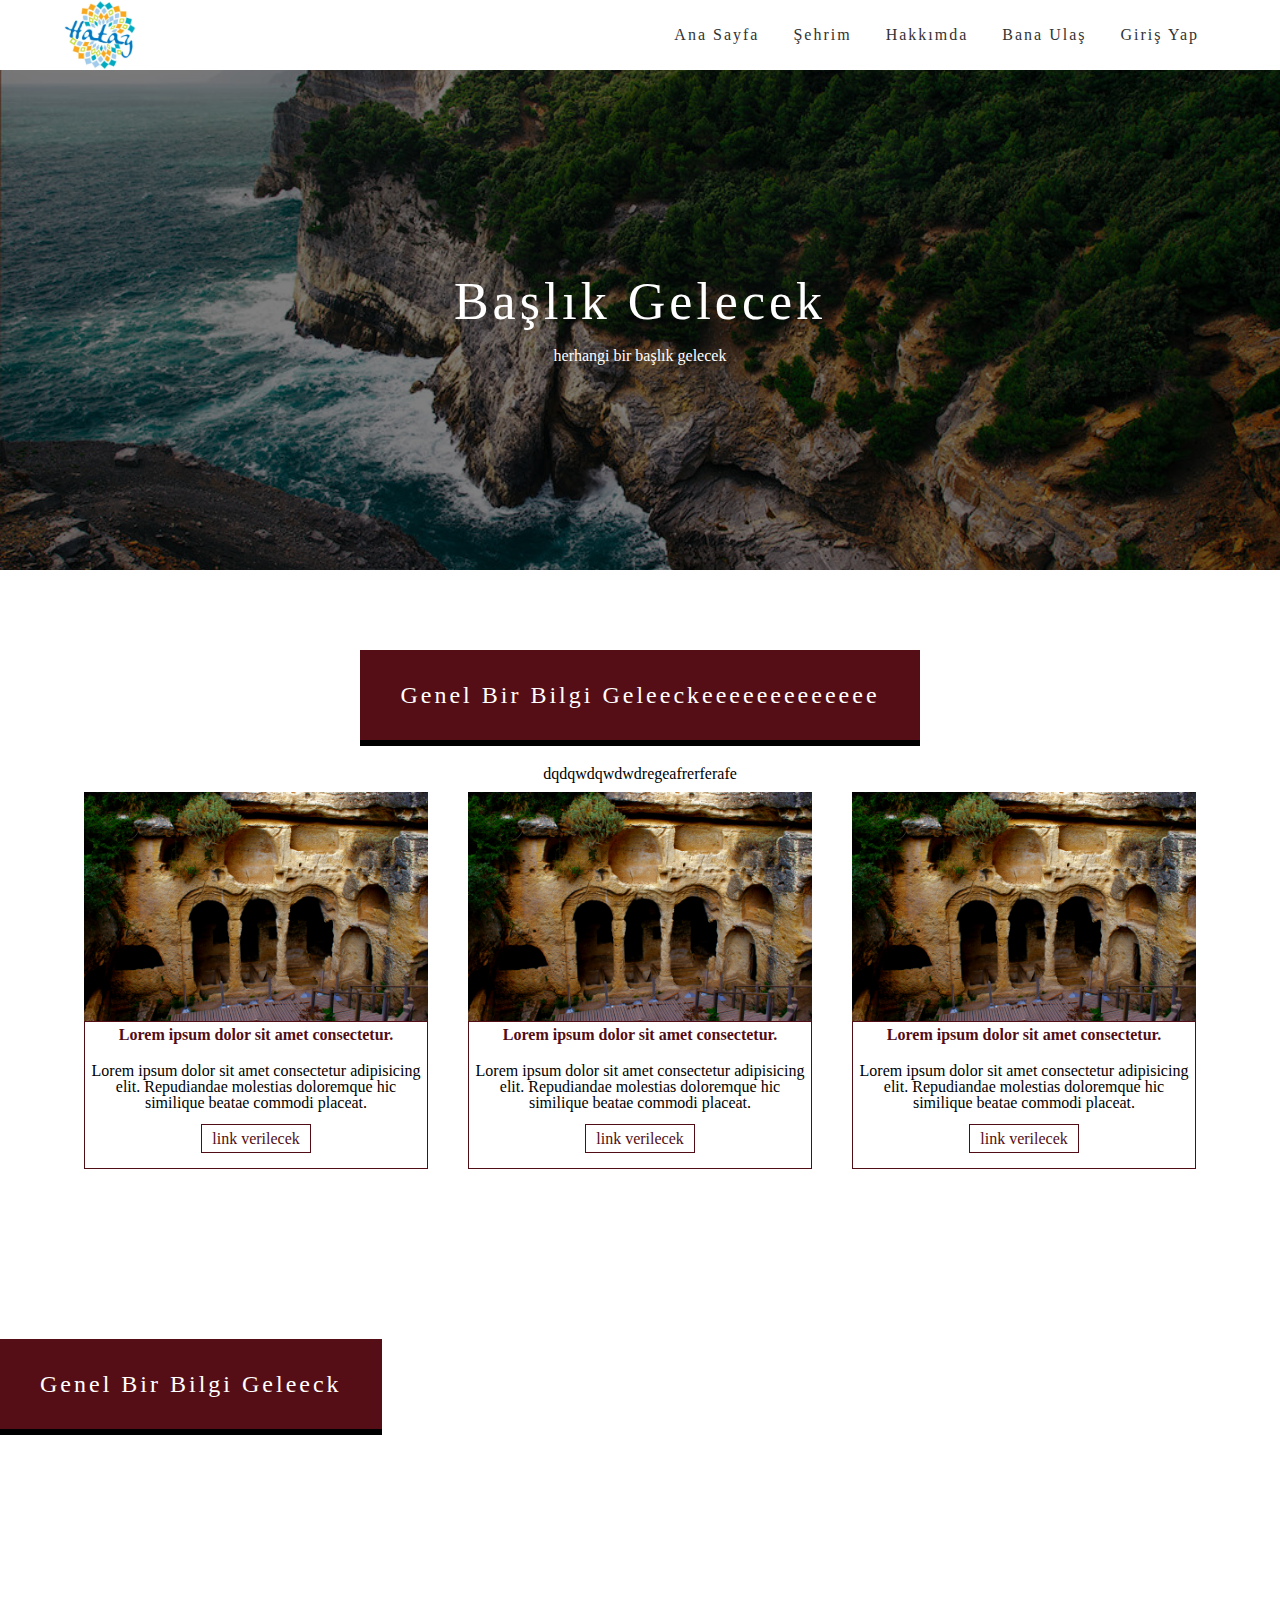
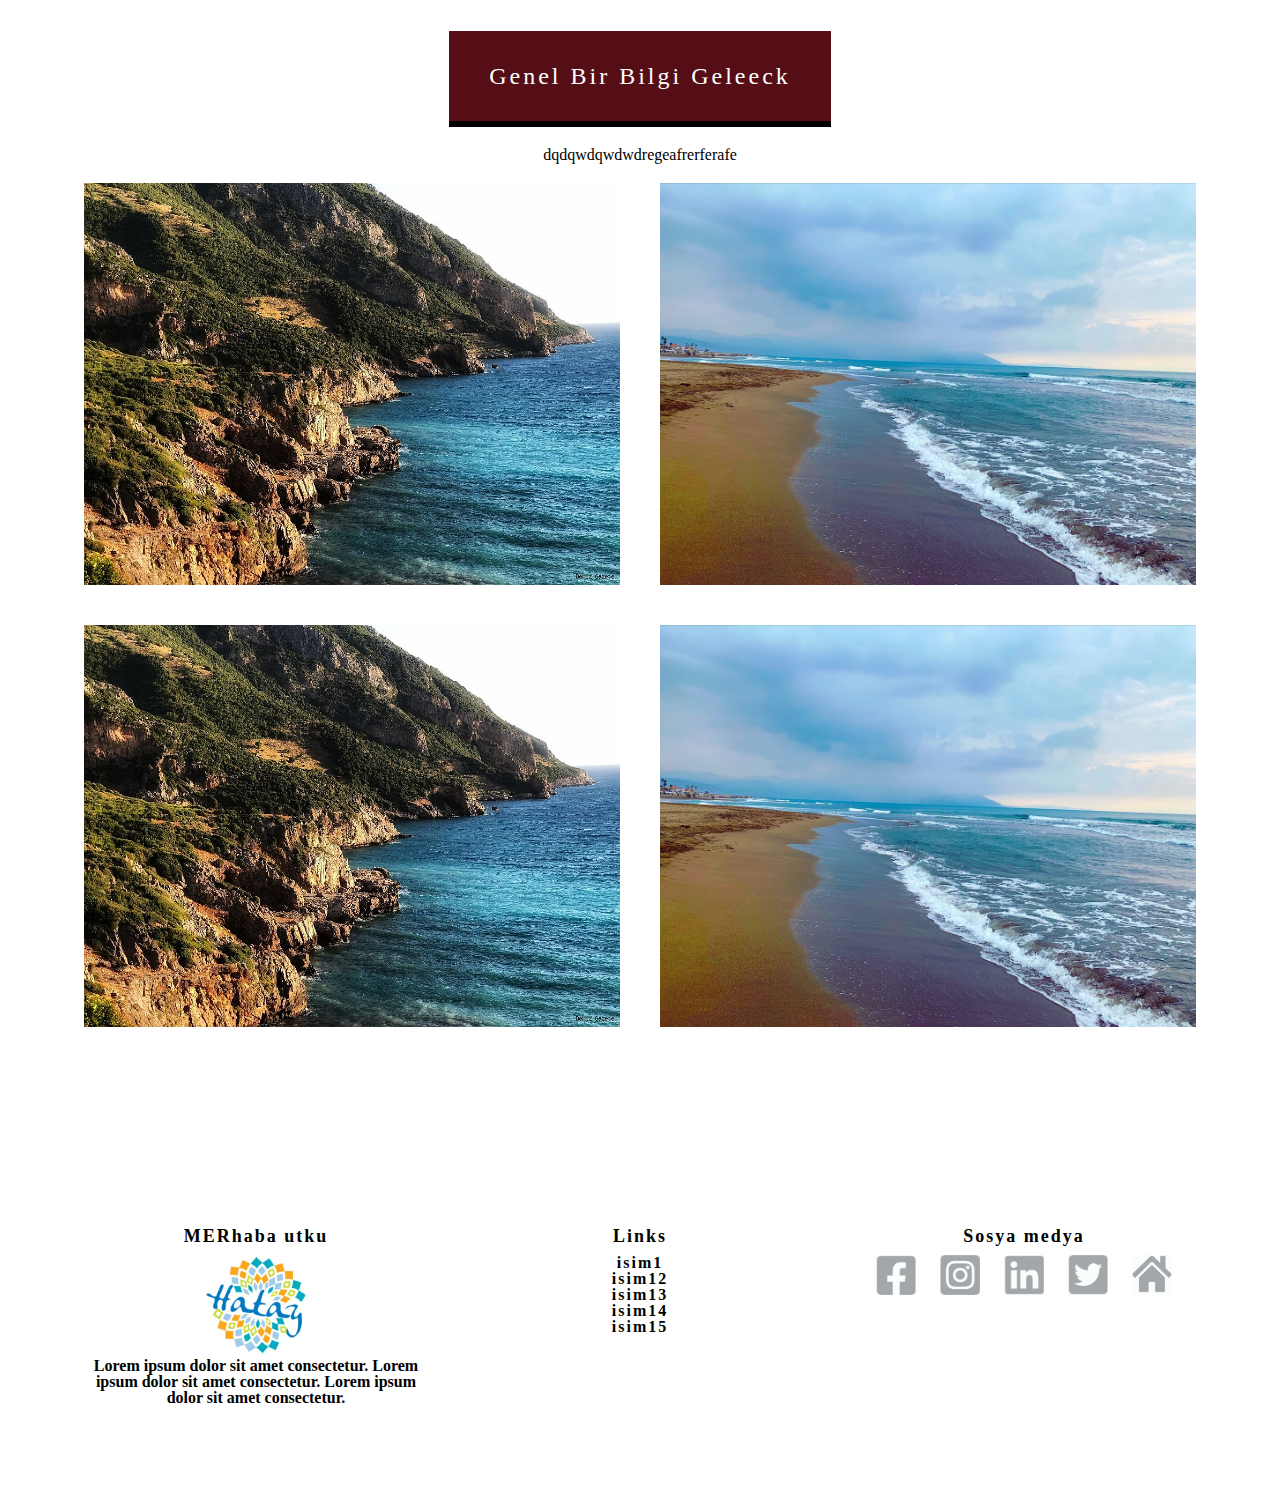
==== index.html @ b8f42e07 "dördüncü gönderme" ====
<!DOCTYPE html>
<html lang="en">
<head>
    <meta charset="UTF-8">
    <meta http-equiv="X-UA-Compatible" content="IE=edge">
    <meta name="viewport" content="width=device-width, initial-scale=1.0">
    <meta name="description" content="Web Ödevi">
    <meta name="author" content="utku bilgin">
    
    <title>Ana Sayfa</title>
    <link rel="stylesheet" type="text/css" href="css/fontawesome.min.css">
    <link rel="stylesheet" type="text/css" href="css/fontawesome.css">
    <link rel="stylesheet" type="text/css" href="css/reset.css"> <!-- ilk başlandığında tarayıcının özeliiklerini sıfırlar-->
    <link rel="stylesheet" type="text/css" href="css/index.css">
    


</head>
<body>
    
    <header>

        <div class="container">
            <div class="logo">
                <a href="index.html"><img src="img/logo.png" alt=""></a> 
            </div>
            <div class="menu">
                <ul>
                    <li><a href="index.html">Ana Sayfa</a></li>
                    <li><a href="Sehrim.html">Şehrim</a></li>
                    <li><a href="hakkımda.html">Hakkımda</a></li>
                    <li><a href="form.html">Bana Ulaş</a></li>
                    <li><a href="login.html">Giriş Yap</a></li>
                </ul>
            </div>
        </div>

       
    </header>


    <!-- Main -->

    <section id="mainSlider" class="slider">
        
        <div id="mainCaption" class="caption">

            <h1>
                Başlık Gelecek
            </h1>
            <p>
                herhangi bir başlık gelecek
            </p>

        </div>


    </section>

    <!--
        Feature Section
    -->
    <section id="features" class="sectionArea">

        <div class="featuresTop">
            <h2 class="sectionHeader">
                Genel Bir Bilgi Geleeckeeeeeeeeeeeee
            </h2>
            <p>
                dqdqwdqwdwdregeafrerferafe
            </p>
        </div>

        <div class="featuresBody">

            <div class="container">

                <div class="col3">
                    
                    <div class="item">
                        <div class="zoom">
                            <img src="img/hatay.jpg" alt="">
                        </div>
                        <div class="itemText">
                            <h3>
                                Lorem ipsum dolor sit amet consectetur.
                            </h3>
                            <p>
                                Lorem ipsum dolor sit amet consectetur adipisicing elit. 
                                Repudiandae molestias doloremque hic similique beatae commodi placeat.
                            </p>
                            <a href="#" class="btnDetails">link verilecek</a><br><br>
                        </div>
                    </div>

                </div>

                <div class="col3">
                    
                    <div class="item">
                        <div class="zoom">
                            <img src="img/hatay.jpg" alt="">
                        </div>
                        <div class="itemText">
                            <h3>
                                Lorem ipsum dolor sit amet consectetur.
                            </h3>
                            <p>
                                Lorem ipsum dolor sit amet consectetur adipisicing elit. 
                                Repudiandae molestias doloremque hic similique beatae commodi placeat.
                            </p>
                            
                            <a href="#" class="btnDetails">link verilecek</a>
                           <br><br>
                        </div>
                    </div>

                </div>

                <div class="col3">
                    
                    <div class="item">
                        <div class="zoom">
                            <img src="img/hatay.jpg" alt="">
                        </div>
                        <div class="itemText">
                            <h3>
                                Lorem ipsum dolor sit amet consectetur.
                            </h3>
                            <p>
                                Lorem ipsum dolor sit amet consectetur adipisicing elit. 
                                Repudiandae molestias doloremque hic similique beatae commodi placeat.
                            </p>
                            <a href="#" class="btnDetails">link verilecek</a><br><br>
                        </div>
                    </div>

                </div>

            </div>

        </div>

    </section>


    <!----------------------------------------------------------------------------------------------->

    <section id="parallax" class="sectionArea">
        <div class="parallaxTop">
            <h2 class="sectionHeader">
                Genel Bir Bilgi Geleeck
            </h2>
            <p>
                dqdqwdqwdwdregeafrerferafe
            </p>
        </div>

    </section>
     


    <!--------------------------------------------------------------------------------------------->



    <section id="engine" class="sectionArea">
        <div class="engineTop">
            <h2 class="sectionHeader">
                Genel Bir Bilgi Geleeck
            </h2>
            <p>
                dqdqwdqwdwdregeafrerferafe
            </p>
        </div>

        <div class="engineBody">

            <div class="container">
                <div class="col2">
                    <div class="engineContainer">
                        <img src="img/samandag2.jpg" alt="" class="imageOver">
                        <div class="engineOverlay">
                            <div class="engineText">WWWWWWWWWWWWW</div>
                        </div>
                    </div>
                </div>


                <div class="col2">
                    <div class="engineContainer">
                        <img src="img/samandag4.jpg" alt="" class="imageOver">
                        <div class="engineOverlay2">
                            <div class="engineText">WWWWWWWWWWWWW</div>
                        </div>
                    </div>
                </div>

            </div>

        </div>
        <div class="engineBody">

            <div class="container">
                <div class="col2">
                    <div class="engineContainer">
                        <img src="img/samandag2.jpg" alt="" class="imageOver">
                        <div class="engineOverlay">
                            <div class="engineText">WWWWWWWWWWWWW</div>
                        </div>
                    </div>
                </div>


                <div class="col2">
                    <div class="engineContainer">
                        <img src="img/samandag4.jpg" alt="" class="imageOver">
                        <div class="engineOverlay2">
                            <div class="engineText">WWWWWWWWWWWWW</div>
                        </div>
                    </div>
                </div>

            </div>

        </div>

    </section>

    <!-------------------------------------------------------------------------------------->

    <footer class="sectionArea"> 

        <div class="container">
            <div class="col3">

                <div class="footerItem">

                    <h3>
                        MERhaba utku
                    </h3>

                    <a href="index.html"><img src="img/logo.png" alt=""></a>

                    <p>
                        Lorem ipsum dolor sit amet consectetur.
                        Lorem ipsum dolor sit amet consectetur.
                        Lorem ipsum dolor sit amet consectetur.
                    </p>
                </div>

            </div>

            <div class="col3">

                <div class="footerItem">

                    <h3>
                        Links
                    </h3>

                    <ul class="footerLinks">
                        <li><a href="">isim1</a></li>
                        <li><a href="">isim12</a></li>
                        <li><a href="">isim13</a></li>
                        <li><a href="">isim14</a></li>
                        <li><a href="">isim15</a></li>
                    </ul>
        
                </div>

            </div>

            <div class="col3">

                <div class="footerItem">

                    <h3>
                        Sosya medya
                    </h3>

                    <ul class="socialLinks">
                        <li><a href=""><img src="img/facebook.png" alt=""></i></a></li>
                        <li><a href=""><img src="img/instagram.png" alt=""></a></li>
                        <li><a href=""><img src="img/linkin.png" alt=""></a></li>
                        <li><a href=""><img src="img/twitter.png" alt=""></a></li>
                        <li><a href=""><img src="img/home.png" alt=""></a></li>
                    </ul>
                </div>

            </div>

        </div>

    </footer>



</body>
</html>
---- css/index.css ----
@font-face {
    font-family: 'OriginalSurfer-Regular', cursive;
    src: url('../fonts/OriginalSurfer-Regular.ttf');
}


body{
    background: white;
    color: 3f3f3f;
    font:14px;
    font-family: 'OriginalSurfer-Regular' Arial, Helvetica, sans-serif;


}

h1{
   font-size: 52px;
   letter-spacing: 4px;
   margin-bottom: 20px;

}
.sectionHeader{
    background:#550D16;
    border-bottom: 6px solid #000;
    height: 80px;
    color:white;
    display: inline-block;
    line-height: 80px;
    font-size: 24px;
    padding: 5px 40px;
    letter-spacing: 3px;
    margin-bottom: 20px;


}
h3{
    font-size: 16px;
    color:#500D16;
    font-weight: bold;
    transition: all .5s ease;
}

.sectionArea{
    padding: 80px 0; 
}


.container{

    width: 90%;
    margin: 0 auto;
    display: flex;

}
.featuresBody .container{
    justify-content: space-between;/* resimler arasındaki boşlukları  */
}

.col3{
    flex-grow: 1;   /*sütun yüksekliği eşit olması için*/
    width: 33%;

}

.engineBody .container{
    justify-content: space-between;
}

.col2{
    flex-grow: 1;
    width: 50%;
    padding: 20px;
}

header .logo {

    margin-right: auto;

}

header .logo img{
    display: block;
    height: 70px;
}

.menu li{
    float: left;

}
.menu li a{
    padding: 27px 17px;
    display: block;
    text-decoration: none;
    letter-spacing: 2px;
    color: #333;
    transition: all .5s ease;

}



.menu li:hover a{
    background: #500D16;
    color: white;
}

#mainSlider{
    height: 500px;
    background: url('../img/samandag3.jpg') center center no-repeat; /*center : resmi ortadan alacak || no repeat tekrar etmesini engeller*/
    background-size: cover;                                                                   
}

.slider{
    width: 100%;

}

#mainCaption{
    height: 500px;
    background: rgba(0, 0, 0, .5);
}

.caption{
    display: flex;
    flex-direction: column;
    align-items: center;
    justify-content: center;
    width: 100%;
    color: white;
}

.featuresTop{
    text-align: center;

}
.zoom{
    
    position: relative;/*   */
    overflow: hidden;
    display: inline-block;
    width: 100%;
    vertical-align: top;

}
.item{
    padding: 10px 20px;
}
.zoom img{
    display: block;
    width: 100%;
    height: auto;
    transition: all .5s ease;
}

.item .itemText{
    text-align: center;
    padding: 5px;
    border: 1px solid #500D16;
}

.item:hover .zoom img{
    transform: scale(1.25);

}
.item:hover h3 {
    color: white;
}
.item:hover .itemText{
    background: #500D16;
    color: white;
    transition: all .5s ease;

}

.btnDetails{
    color: #500D16;
    padding: 5px 10px;
    text-decoration: none;
    border: 1px solid #500D16;
    transition: all .5s ease;
}

.item:hover .btnDetails{
    color:white;
    border: 1px solid white;

}
.itemText p{
    margin: 20px 0px;
}
.itemText a{
    margin-bottom: 5px;
}

#parallax{
    background: linear-gradient(
        rgba(0,0,0,.6),
        rgba(0,0,0,.6)
    ),
    url('../img/titus.jpg');
    background-attachment: fixed;
    background-size: cover;
    background-position:center;
}
#parallax p{
    color: white;
}

.engineTop{
    text-align: center;
}
.engineContainer{
    position: relative;
    width: 100%;
}

.imageOver{
    display: block;
    width: 100%;
    height: auto;

}

.engineOverlay{
    position:absolute;
    bottom: 0;
    left: 1000;
    right: 0;
    background-color: rgba(80, 13, 22, .1);
    overflow: hidden;
    width: 0;
    height: 100%;
    transition: 0.5s ease;

}
.engineContainer:hover .engineOverlay{
    width: 100%;
    left: 0;
}
.engineText{
    white-space: nowrap;
    color: white;
    position: absolute;
    top:50%;
    left: 50%;
    transform: translate(-50%, -50%);
}

.engineOverlay2{
    position:absolute;
    bottom: 0;
    left: 100;
    right: 0;
    background-color: rgba(80, 13, 22, .1);
    overflow: hidden;
    width: 0;
    height: 100%;
    transition: 0.5s ease;

}
.engineContainer:hover .engineOverlay2{
    width: 100%;
    left: 0;
}

footer{
    /*width: 90%;
    margin: auto;*/
    background-color: white;
    text-align: center;
    /*border: 1px solid black;*/
}

.footerItem{
    padding: 20px;
}

.footerItem img{
    height: 100px;
    opacity: 1;
}
.footerItem h3{
    color: black;
    font-size: 18px;
    letter-spacing: 2px;
    margin-bottom: 10px;
}



.socialLinks img{
    width: 40px;
    height: 40px;
    opacity: .5;
   padding-bottom: 10px;
   transition: .3s ease;
}
.socialLinks img:hover{
    transform: scale(1.5);

}

footer p{
    color: black;
    font-weight: bold;

}
.footerLinks a{
    text-decoration: none;
    color: black;
    font-weight: bold;
    letter-spacing: 2px;
    transition: .3s ease;
}

.footerLinks a:hover {
    text-decoration: underline;
    font-size: 20px;

}
.socialLinks li{
    display: inline-block;
    width: 60px;
    height: 60px;
}
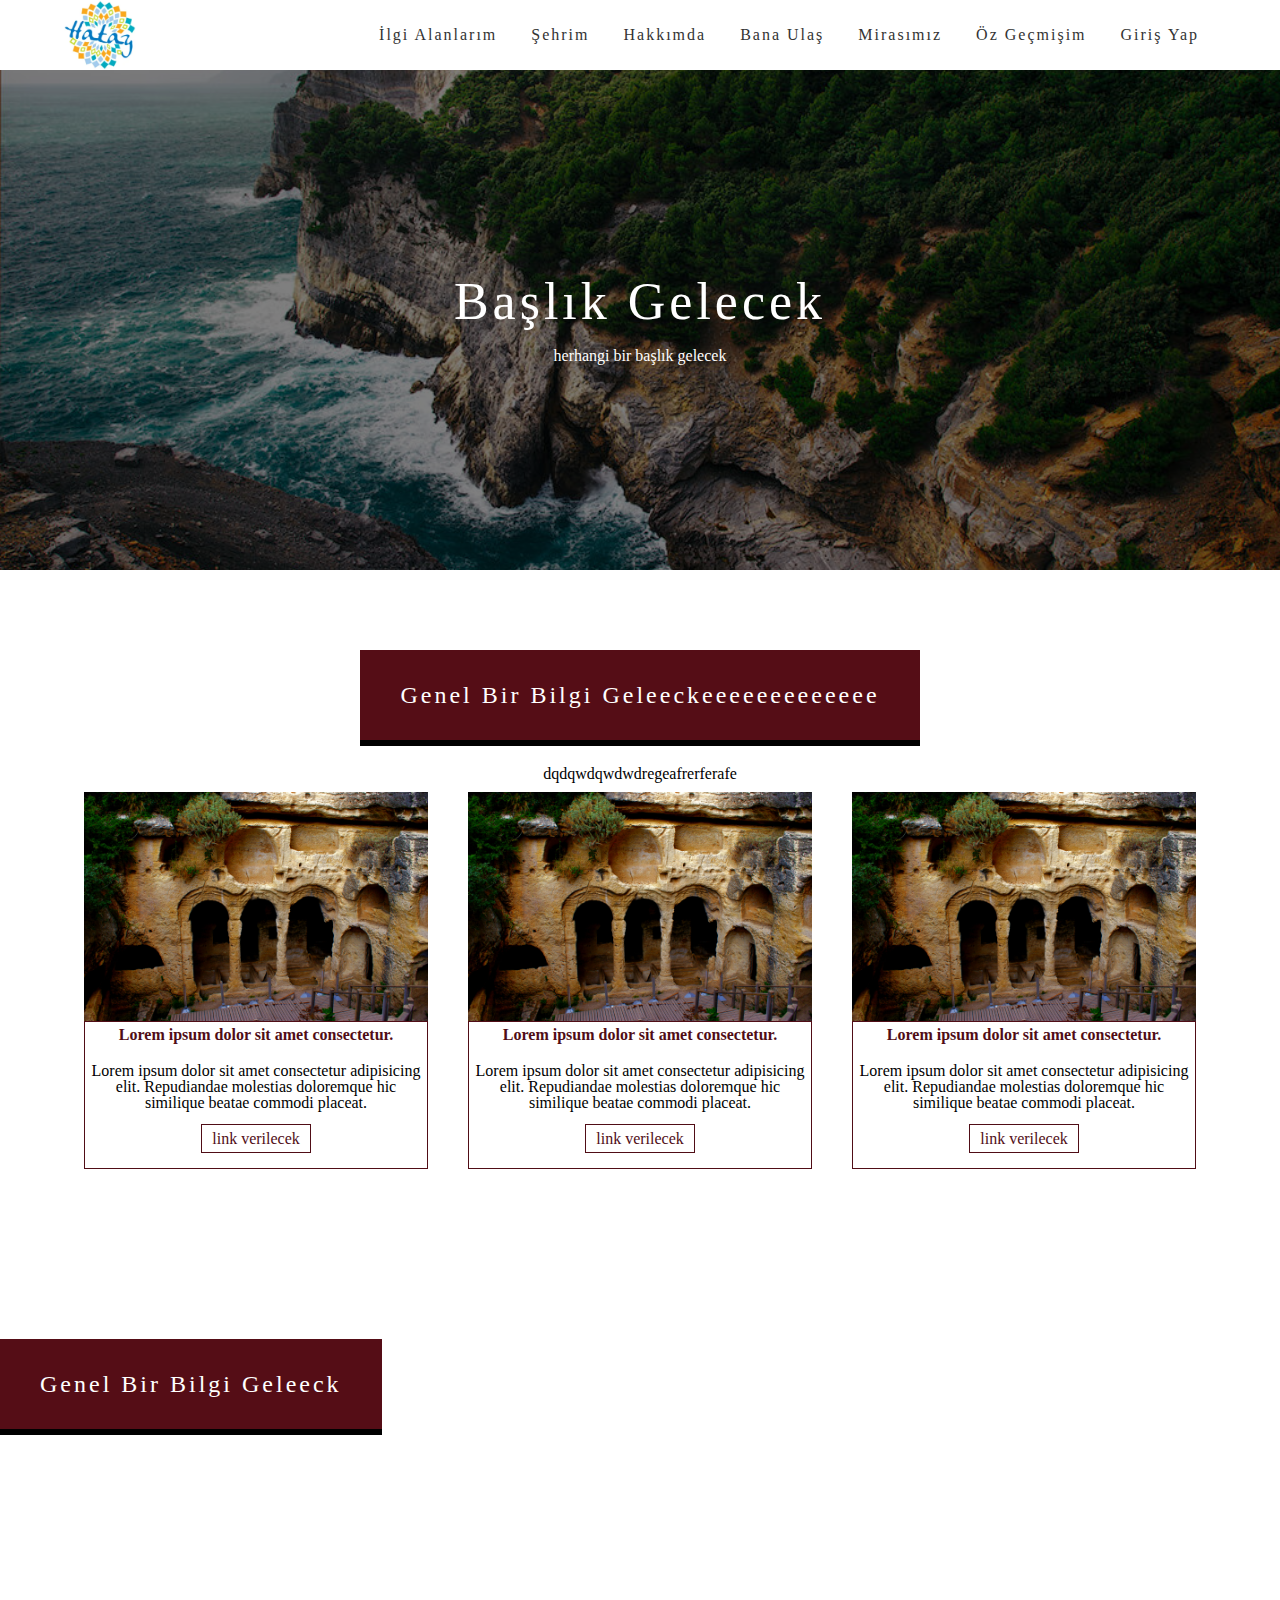
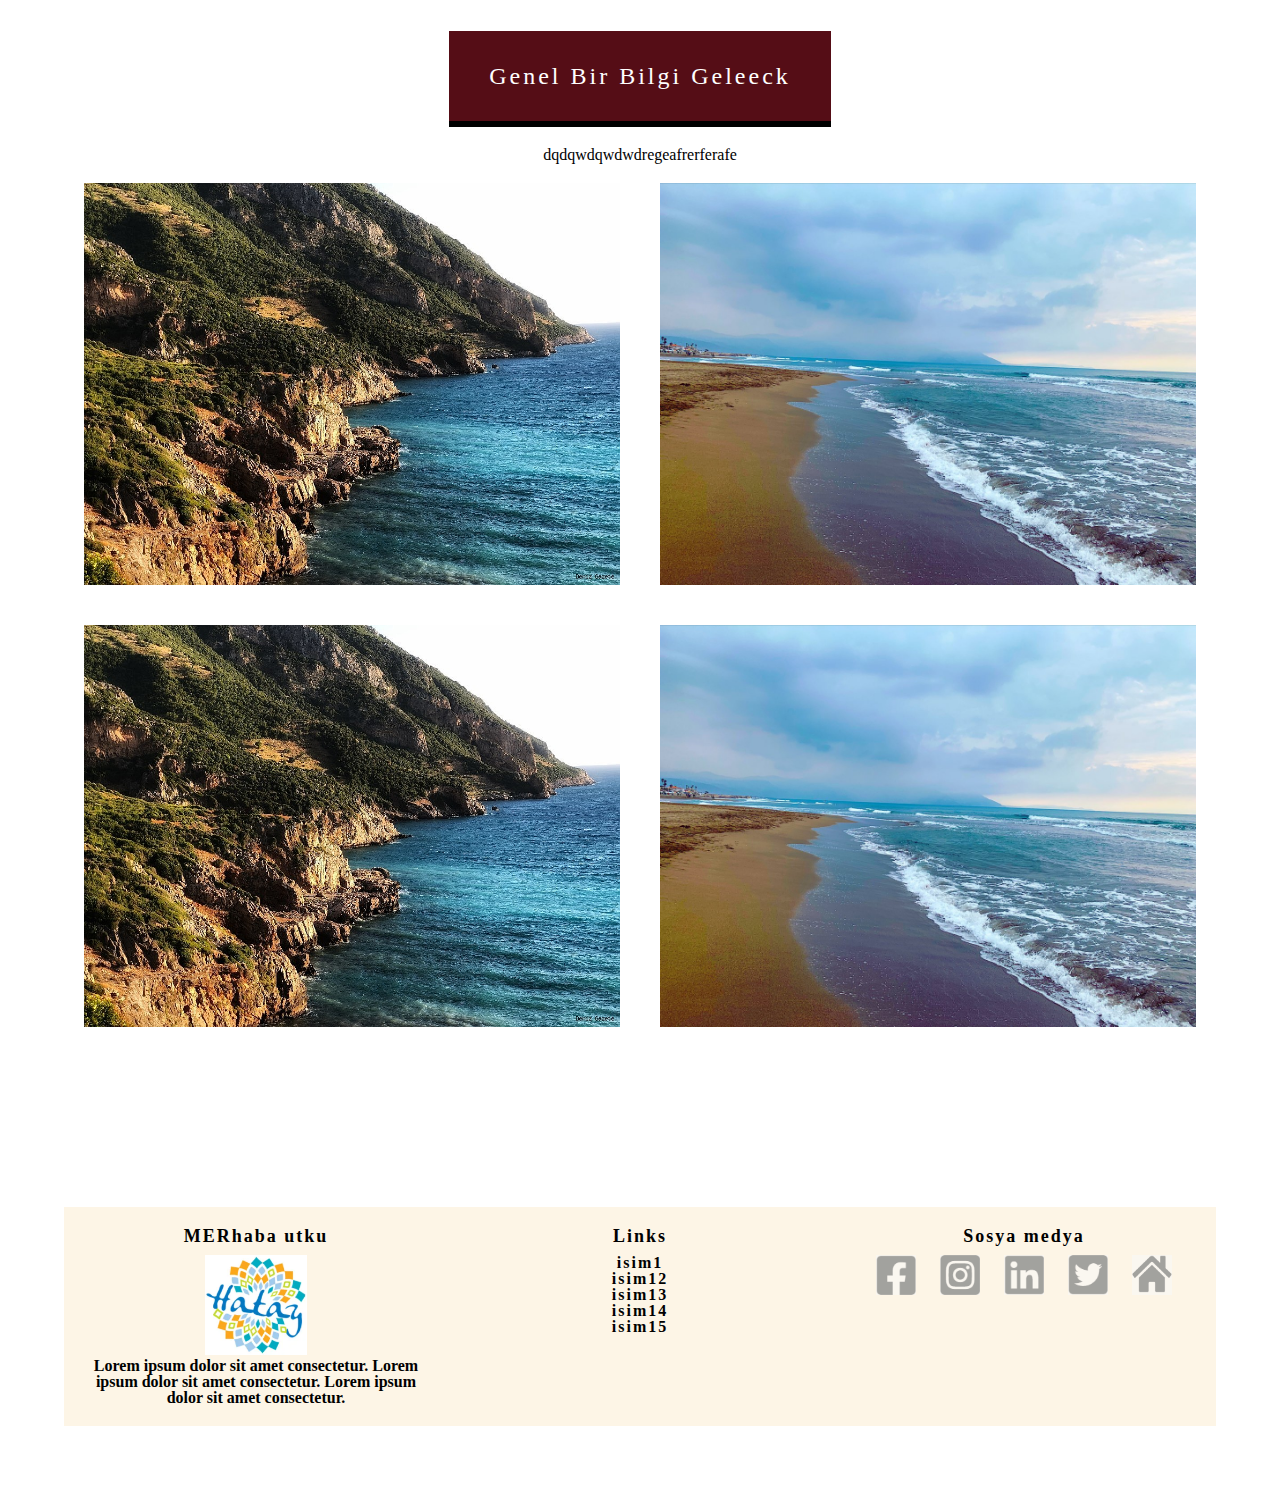
==== commit 0f93b13f: "beşinci gönderme" ====
--- a/index.html
+++ b/index.html
@@ -26,10 +26,12 @@
             </div>
             <div class="menu">
                 <ul>
-                    <li><a href="index.html">Ana Sayfa</a></li>
-                    <li><a href="Sehrim.html">Şehrim</a></li>
-                    <li><a href="hakkımda.html">Hakkımda</a></li>
-                    <li><a href="form.html">Bana Ulaş</a></li>
+                    <li><a href="index.html">İlgi Alanlarım</a></li>
+                    <li><a href="index2.html">Şehrim</a></li>
+                    <li><a href="hakkimda.html">Hakkımda</a></li>
+                    <li><a href="iletisim.html">Bana Ulaş</a></li>
+                    <li><a href="mirasimiz.html">Mirasımız</a></li>
+                    <li><a href="ozgecmis.html">Öz Geçmişim</a></li>
                     <li><a href="login.html">Giriş Yap</a></li>
                 </ul>
             </div>
@@ -229,9 +231,9 @@
 
     <!-------------------------------------------------------------------------------------->
 
-    <footer class="sectionArea"> 
-
-        <div class="container">
+    <footer style="background-color:white;" class="sectionArea"> 
+
+        <div style="background-color:oldlace;" class="container">
             <div class="col3">
 
                 <div class="footerItem">
@@ -271,7 +273,7 @@
 
             </div>
 
-            <div class="col3">
+            <div  class="col3">
 
                 <div class="footerItem">
 
--- a/css/index.css
+++ b/css/index.css
@@ -266,7 +266,7 @@
 footer{
     /*width: 90%;
     margin: auto;*/
-    background-color: white;
+    background-color: beige;
     text-align: center;
     /*border: 1px solid black;*/
 }
@@ -323,3 +323,374 @@
     width: 60px;
     height: 60px;
 }
+
+#hakkimdaSlider{
+    height: 500px;
+    background: url('../img/samandag3.jpg') center center no-repeat; /*center : resmi ortadan alacak || no repeat tekrar etmesini engeller*/
+    background-size: cover;                                                                   
+}
+
+#hakkimdaCaption{
+    height: 500px;
+    background: rgba(0, 0, 0, .7);
+
+}
+
+#inspect{
+    background-color:whitesmoke;
+}
+.inspectTop{
+    text-align: center;
+
+}
+.inspectBody .col2{
+    display: flex;
+}
+.inspectImage{
+    width: 40%;
+}
+.inspectImage img{
+    width: 100%;
+    height: auto;
+}
+.inspectText{
+    width: 60%;
+    padding-left: 15px;
+}
+.date{
+    color: #000;
+    font-size: 16px;
+    font-style: italic;
+
+}
+h4{
+    color: #500D16;
+    font-size: 14px;
+    font-weight: bold;
+}
+.inspectText a{
+    float: right;
+    text-decoration: none;
+    color: #500D16;
+
+
+}
+.inspectText a:hover{
+    text-decoration: underline;
+
+}
+
+
+.projectXTop{
+    text-align: center;
+}
+
+#projectX .containerFluid{
+    height: 400px;
+    background: url('../img/samandag4.jpg') center center no-repeat;
+    background-size: cover;
+}
+.captionPX{
+    display: flex;
+    background: rgba(0, 0, 0, .8);
+    width: 100%;
+    height: 400px;
+}
+
+.projectXInfo{
+    margin-left: 5%;
+    padding-right: 5%;
+    position: relative;
+    top: 50%;
+    left: 50%;
+    transform: translate(-50%,-50%);
+}
+.projectXTitle{
+    font-size: 24px;
+    letter-spacing: 2px;
+    margin-bottom: 20px;
+}
+.projectBTN{
+    background-color: #500D16;
+    color: #fff;
+    cursor: pointer;
+    padding:20px 40px;
+    border: none;
+    margin-top: 20px;
+    transition: all .5s ease;
+}
+.projectBTN:hover{
+    background-color: whitesmoke;
+    color: #500D16;
+
+}
+.projectXText{
+    color: white;
+}
+
+.projectXHighlight{
+    display: inline-block;
+    background-color: #500D16;
+    padding: 30px;
+
+}
+.containerFluid .col2{
+    padding: 0;
+}
+.projectXDetail{
+    color: white;
+
+}
+
+#aboutSlider{
+    height: 500px;
+    background: url('../img/samandag3.jpg') center center no-repeat; /*center : resmi ortadan alacak || no repeat tekrar etmesini engeller*/
+    background-size: cover;                                                                   
+}
+
+#aboutCaption{
+    height: 500px;
+    background: rgba(0, 0, 0, .7);
+
+}
+
+#ourHistory{
+    background-color: whitesmoke;
+
+}
+.ourHistoryTop{
+    text-align: center;
+
+}
+.ourHistoryBody .containerFluid{
+    display: flex;
+    justify-content: space-between;
+    margin-bottom: 20px;
+
+}
+.ourHistoryBody .col2{
+    display: flex;
+    
+}
+.ourHistoryDate{
+    flex: 1;
+    text-align: center;
+    background-color: #500D16;
+    color: white;
+
+}
+.ourHistoryDate p{
+    font-size: 30px;
+    letter-spacing: 2px;
+    position: relative;
+    top: 50%;
+    left: 50%;
+    transform:translate(-50%,-50%);
+}
+
+.ourHistoryImage{
+    flex:2;
+}
+.ourHistoryImage img{
+    width: 100%;
+    height: 100%;
+}
+
+.ourHistoryText{
+    flex: 3;
+    margin-left: 10px;
+}
+.ourHistoryText p{
+    position: relative;
+    top: 50%;
+    left: 50%;
+    transform:translate(-50%,-50%);
+}
+
+.teamTop{
+    text-align: center;
+
+}
+.teamBody .containerFluid{
+    display: flex;
+    width: 100%;
+}
+
+.teamMember{
+    position: relative;
+    width: 100%;
+
+}
+.teamMemberImg{
+    display: block; /* amaç yükseklik ve genişliği verebilmek*/
+    width: 100%;
+    height: 100%;
+}
+
+.teamMemberOverlay{
+    position: absolute;
+    top: 0;
+    bottom: 0;
+    left: 0;
+    right: 0;
+    height: 100%;
+    width: 100%;
+    opacity: 1;
+    background-color: #500D16;
+    transition: .5s ease;
+
+}
+.teamMember:hover .teamMemberOverlay{
+    opacity: 0;
+}
+.teamMember:hover .teamMemberInfo{
+    color: white;
+    font-size: 20px;
+    position: absolute;
+    top: 50%;
+    left: 50%;
+    transform: translate(-50%,-50%);
+
+}
+.teamTitle{
+    color: white;
+    font-size: 20px;
+    position: absolute;
+    top: 50%;
+    left: 50%;
+    transform: translate(-50%,-50%);
+
+}
+
+.teamMemberInfo{
+    background-color: rgba(80, 13, 22, .6);
+    position: absolute;
+    top: 50%;
+    left: 50%;
+    transform: translateX(-50%);
+    transition: .5s ease;
+    padding: 20px;
+    text-align: center;
+
+}
+.memberSocialLinks{
+    text-align: center;
+
+}
+.memberSocialLinks li {
+    display: inline;
+    margin-left: 5px;
+    margin-right: 5px;
+}
+
+@media screen and (max-width:960px){
+    .caption h1{
+        font-size: 32px;
+        letter-spacing: 2px;   
+    }
+    
+    .socialLinks img{
+        width: 30px;
+        height: 30px;
+        opacity: .5;
+       padding-bottom: 0;
+       transition: .3s ease;
+    }
+    .socialLinks li{
+        display: inline-block;
+        width: 40px;
+        height: 40px;
+    }
+
+    .inspectBody .container{
+        flex-direction: column;
+
+    }
+    .inspectBody .container .col2{
+        width: 100%;
+    }
+    .ourHistoryBody .col2 {
+        flex-direction: column;
+        width: 100%;
+        margin-left: 10px;
+        margin-right: 10px;
+
+    }
+
+
+    @media screen and (max-width:720px){
+
+        header .container{
+            flex-direction: column;
+            justify-content: center;
+            align-items: center;
+        }
+        header .logo{
+            margin: 0 auto;
+        }
+        .caption h1{
+            font-size: 32px;
+            letter-spacing: 2px;   
+        }
+        .featuresBody .container{
+            flex-direction: column;
+
+        }
+        .featuresBody .container .col3{
+            width: 90%;
+            margin: 0 auto;
+        }
+        .engineBody .container{
+            flex-direction: column;
+
+        }
+        .engineBody .container .col2{
+            width: 80%;
+            padding-left: 0;
+            padding-right: 0;
+            margin: 0 auto;
+            
+        }
+        footer .container{
+            flex-direction: column;
+
+        }
+        footer .container .col3{
+            width: 80%;
+        }
+        .sectionHeader {
+            font-size: 16px;
+            padding: 0px 10px;
+        }
+        .inspectBody .container .col2{
+            padding-left: 0;
+            padding-right: 0;
+        }
+        .teamMemberInfo{
+            font-size: 10px;
+            padding: 10px;
+
+        }
+        .teamTitle{
+            font-size: 10px;
+        }
+
+
+
+    }
+}
+@media screen and (max-width:540px){
+    .caption h1{
+        font-size: 24px;
+        letter-spacing: 1px;   
+    }
+    .featuresBody .container .col3{
+        width: 100%;
+        margin: 0 auto;
+    }
+
+    .engineBody .container .col2{
+        width: 100%;
+        
+    }
+}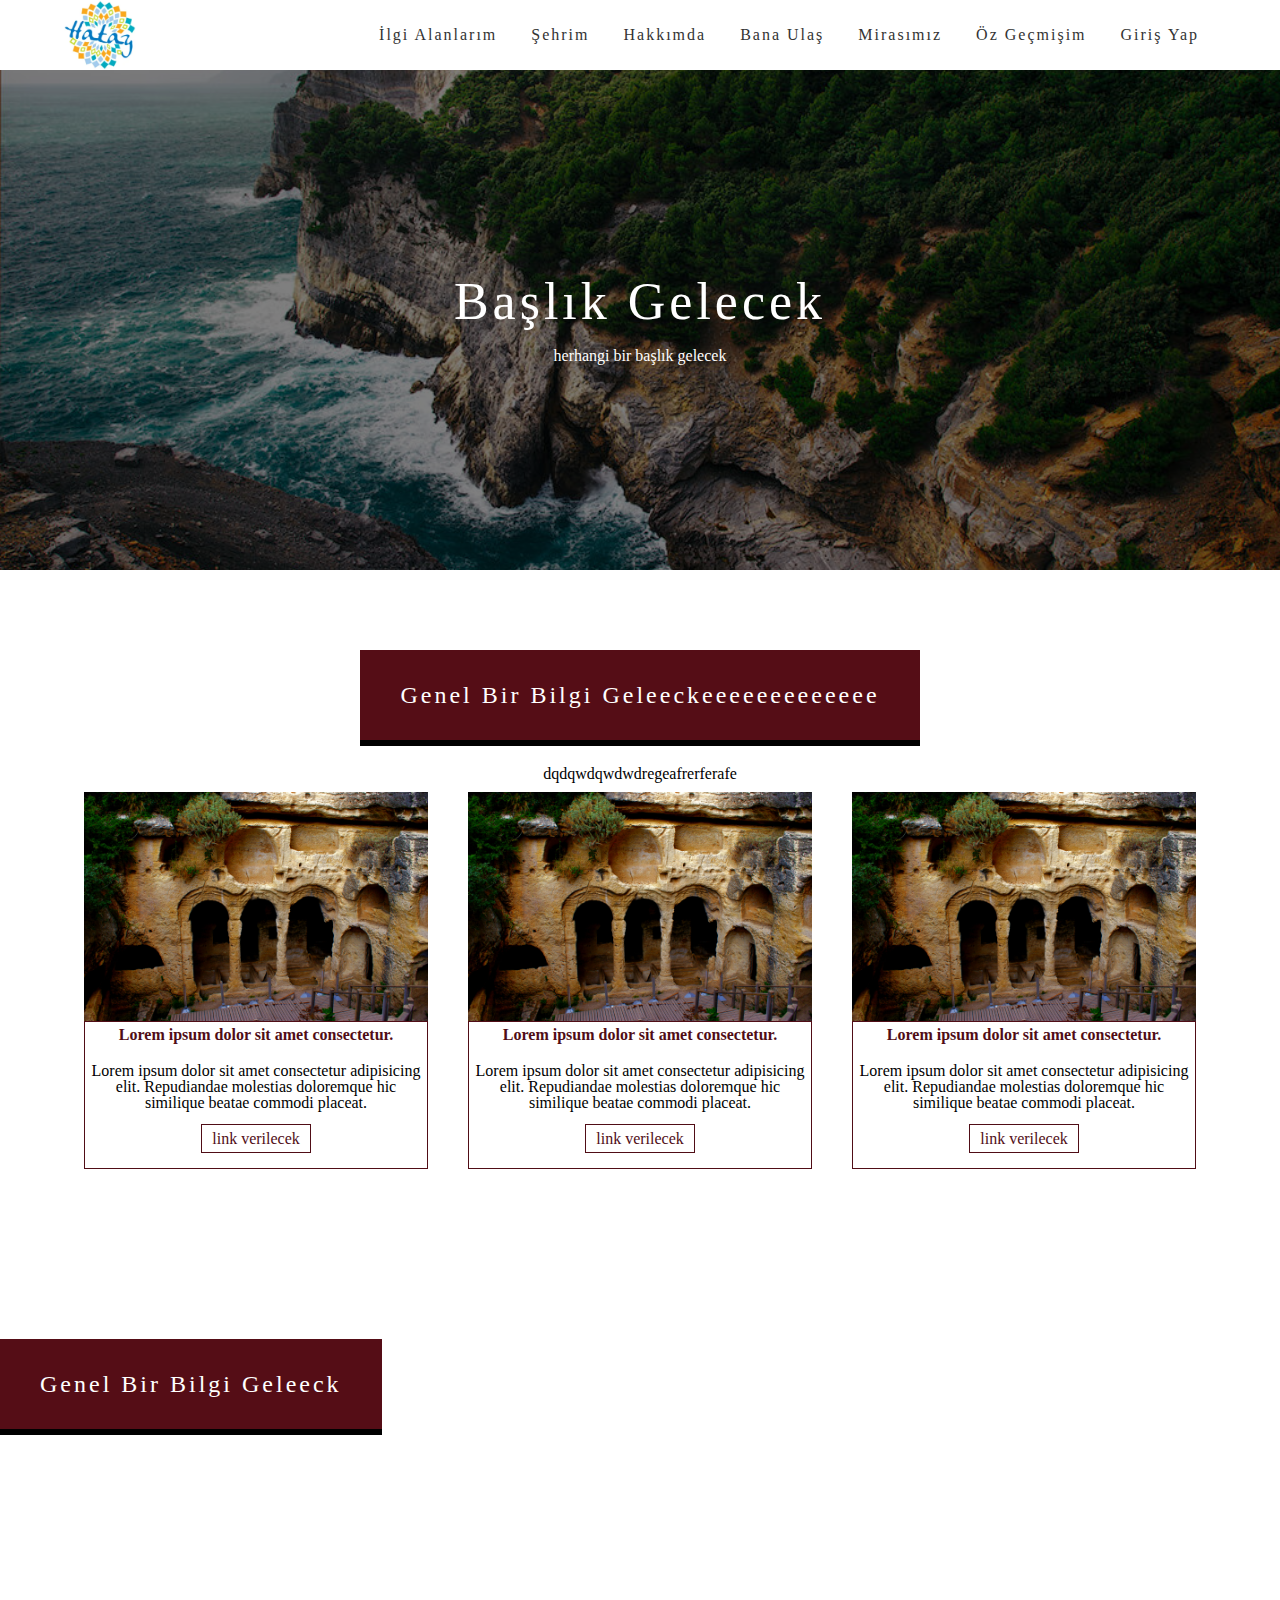
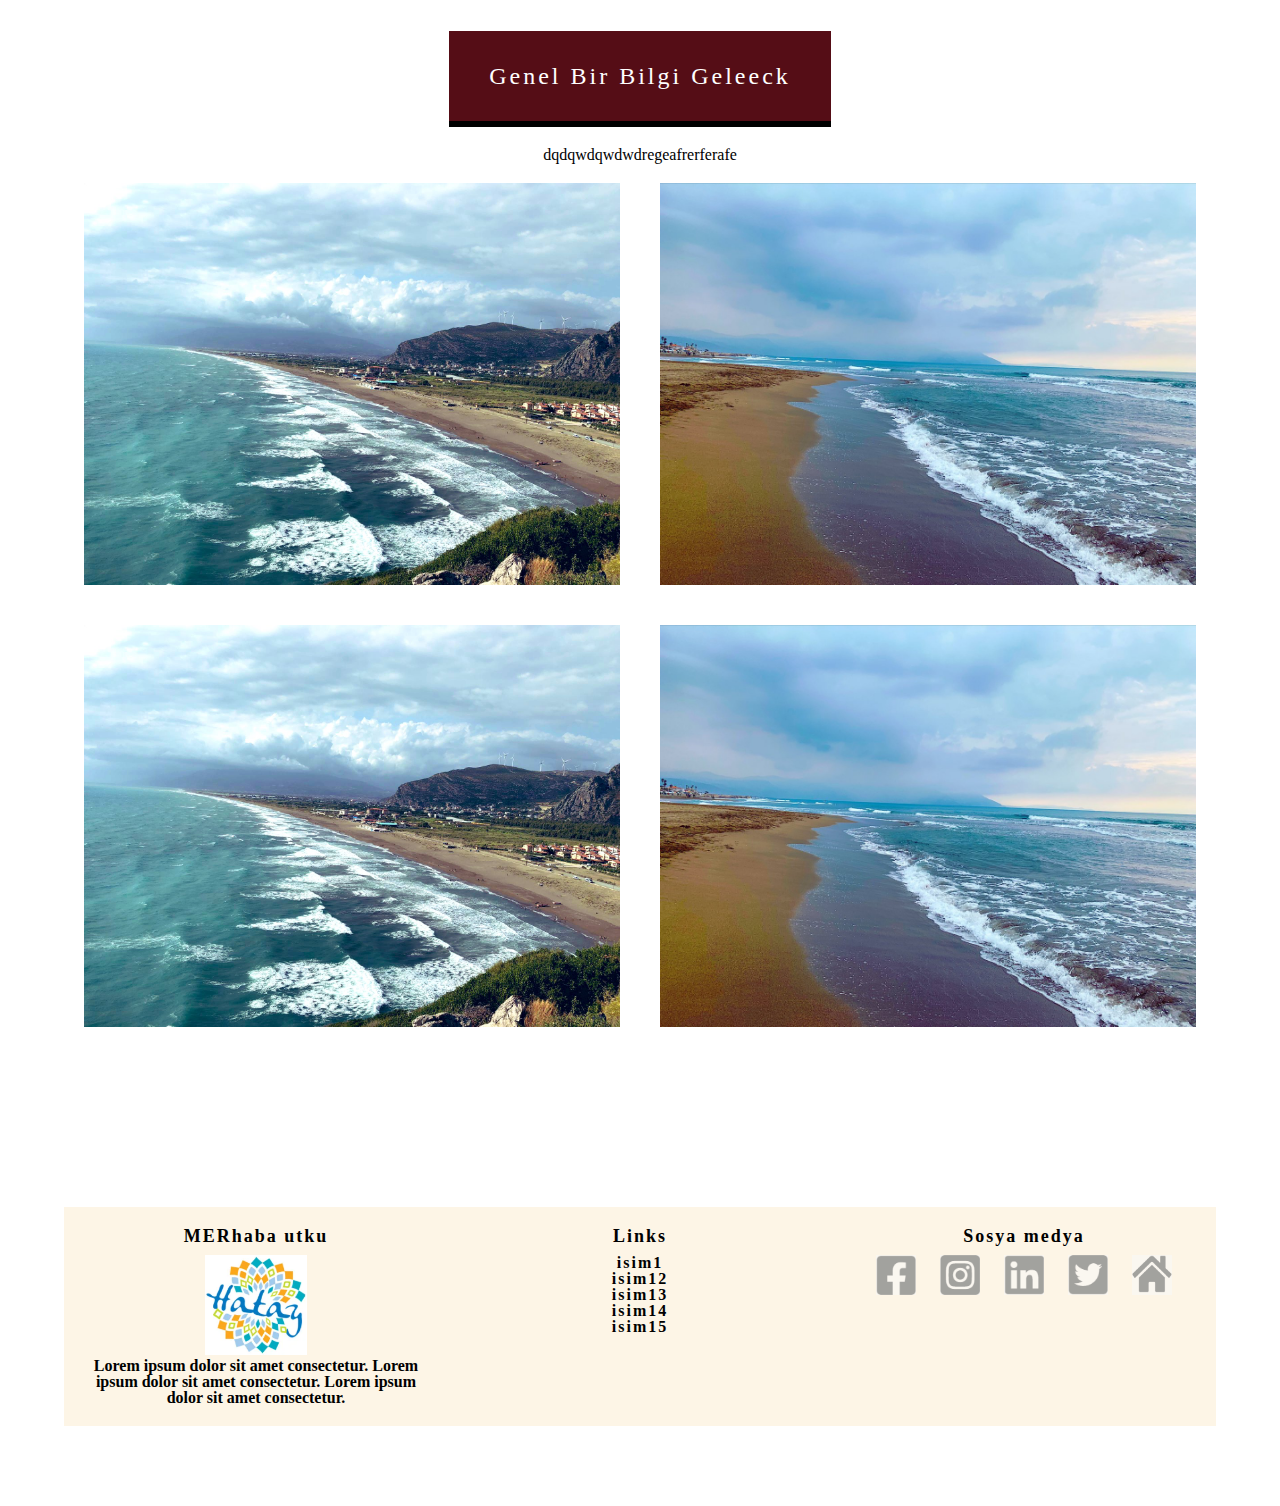
==== commit d9cc66c9: "altıncı gönderme" ====
--- a/index.html
+++ b/index.html
@@ -14,7 +14,6 @@
     <link rel="stylesheet" type="text/css" href="css/index.css">
     
 
-
 </head>
 <body>
     
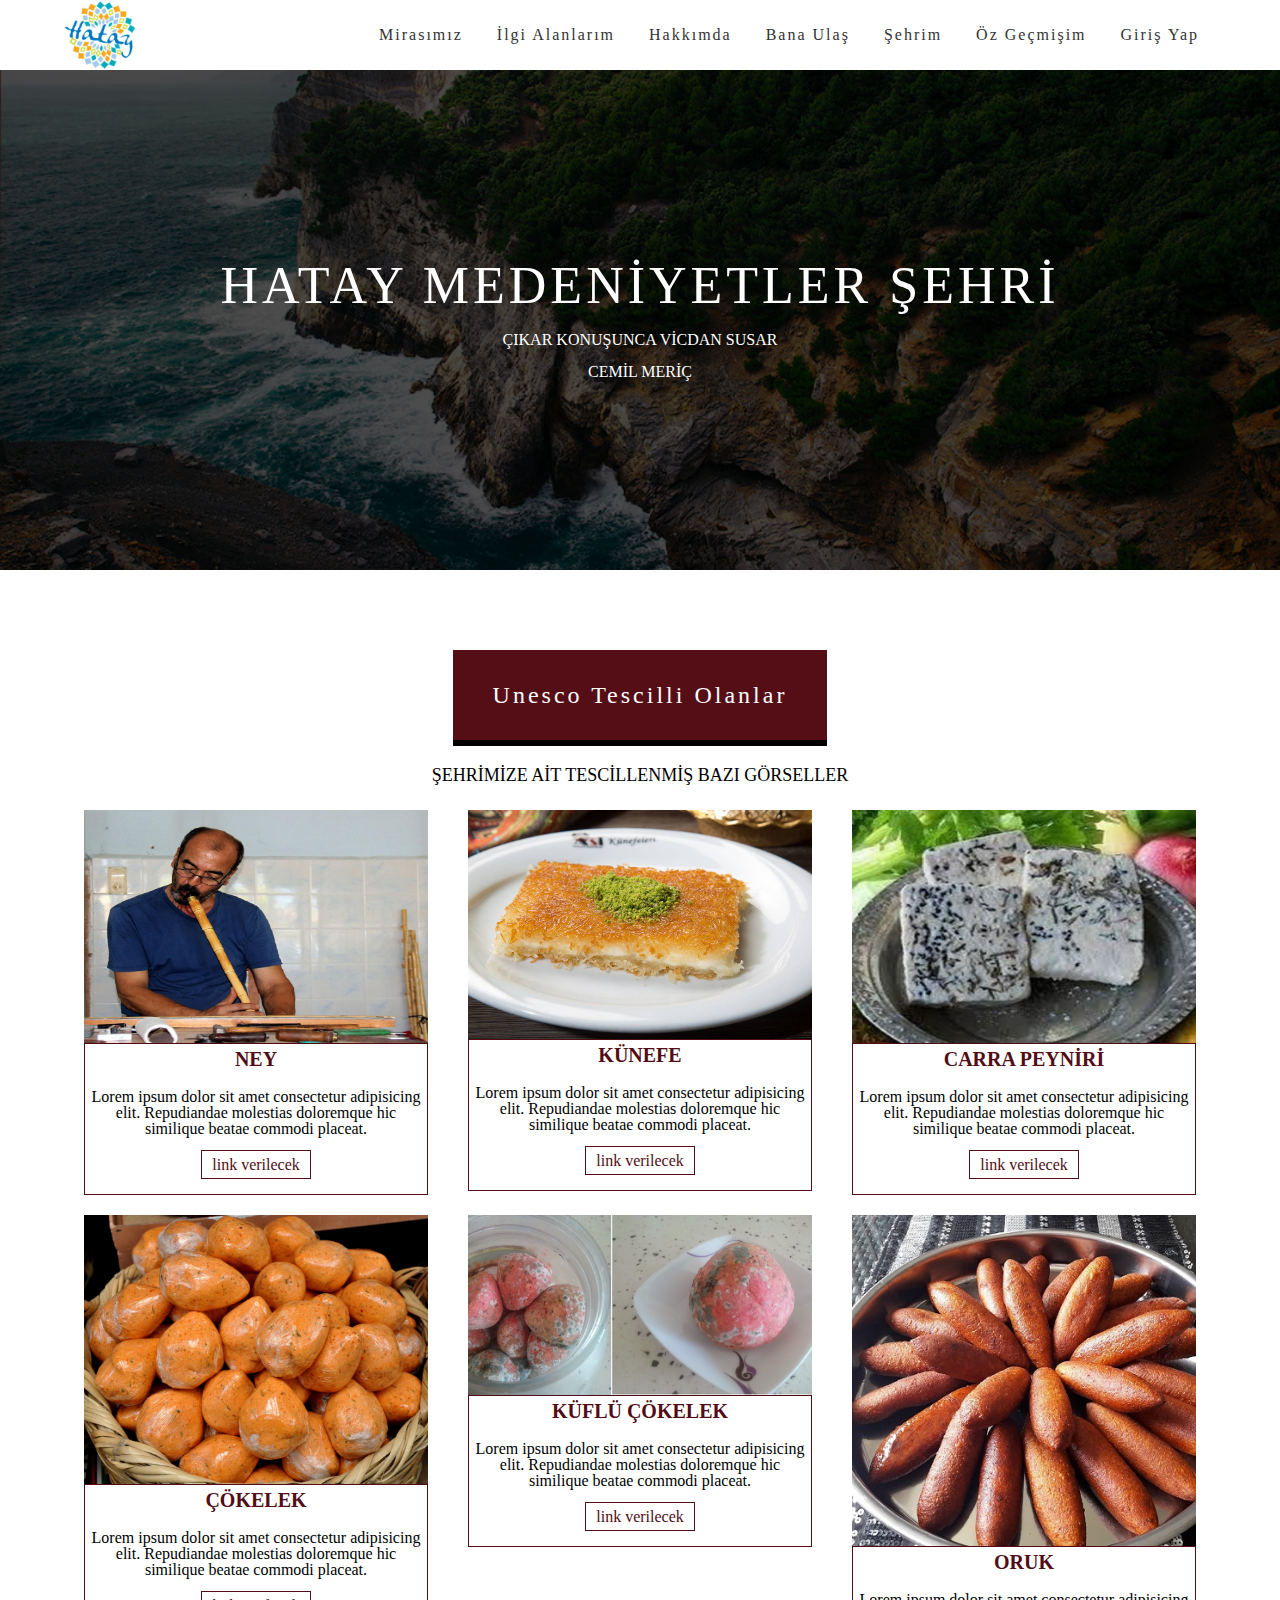
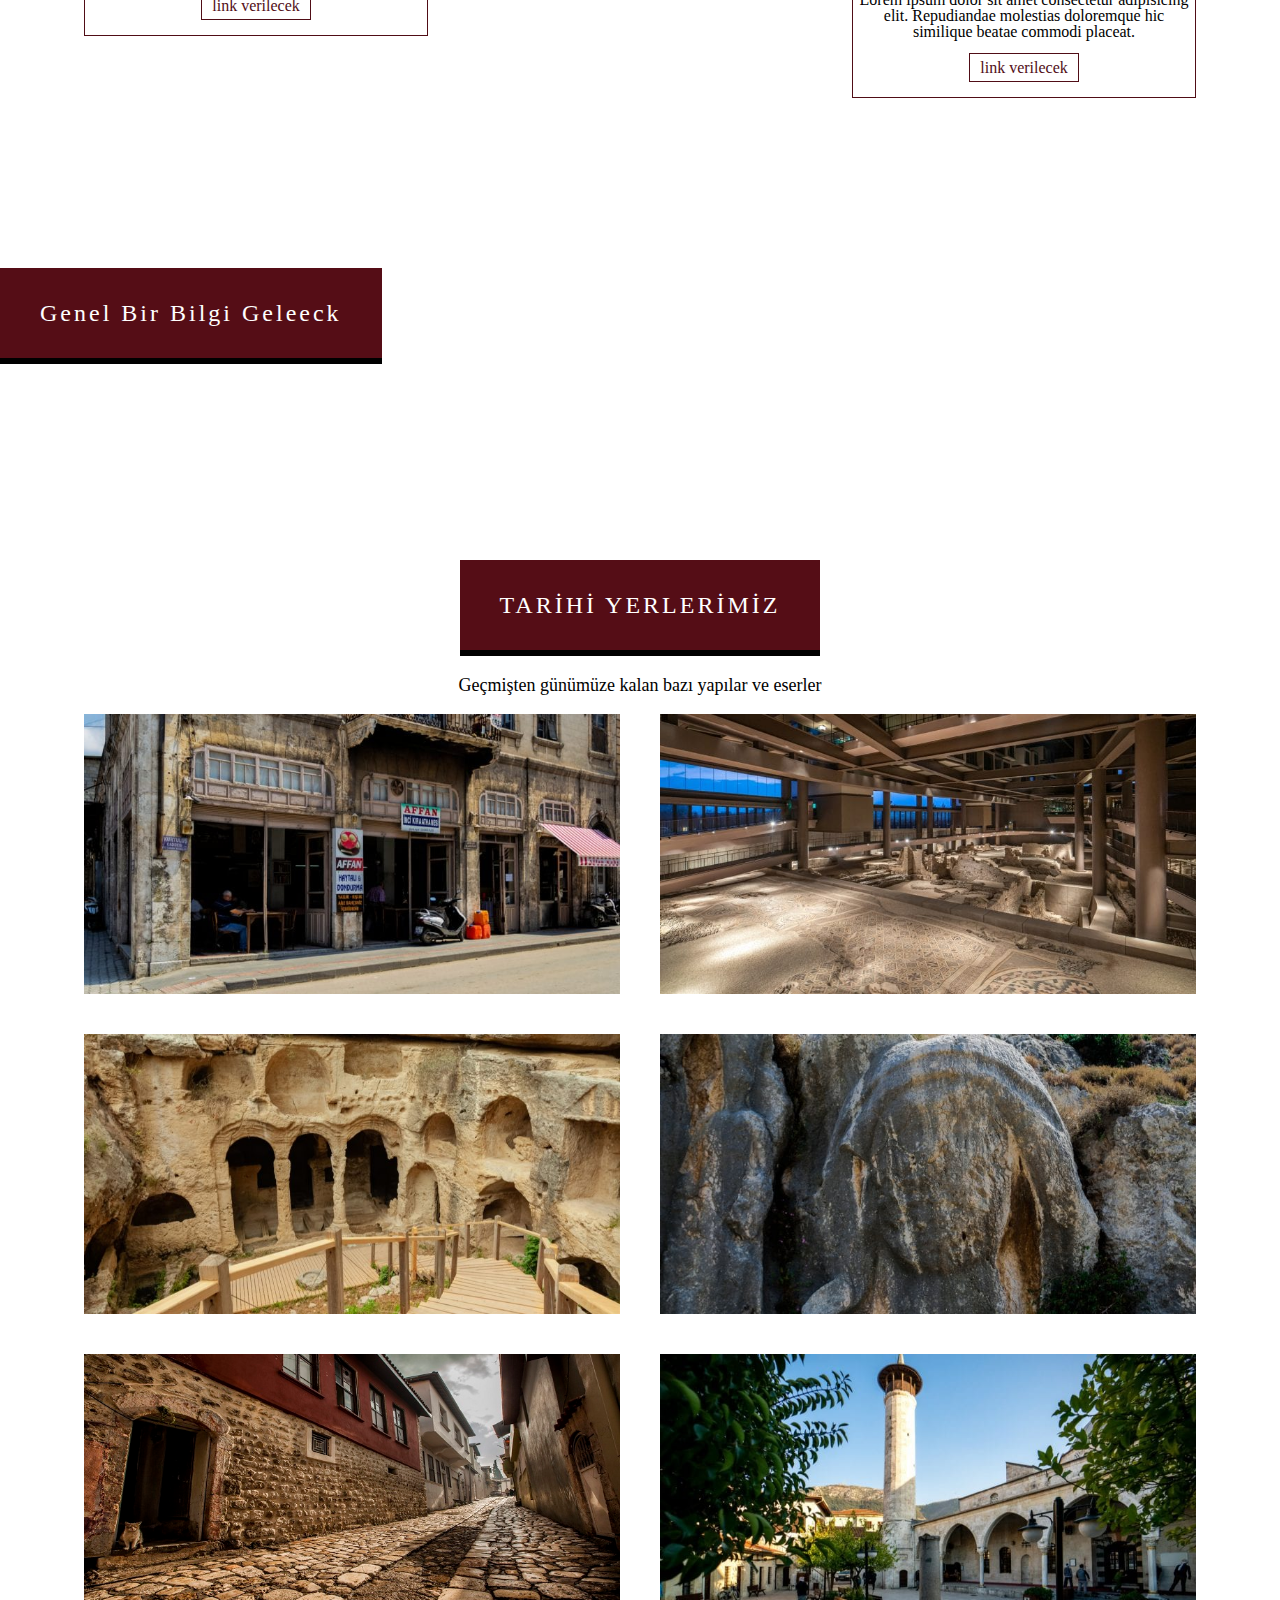
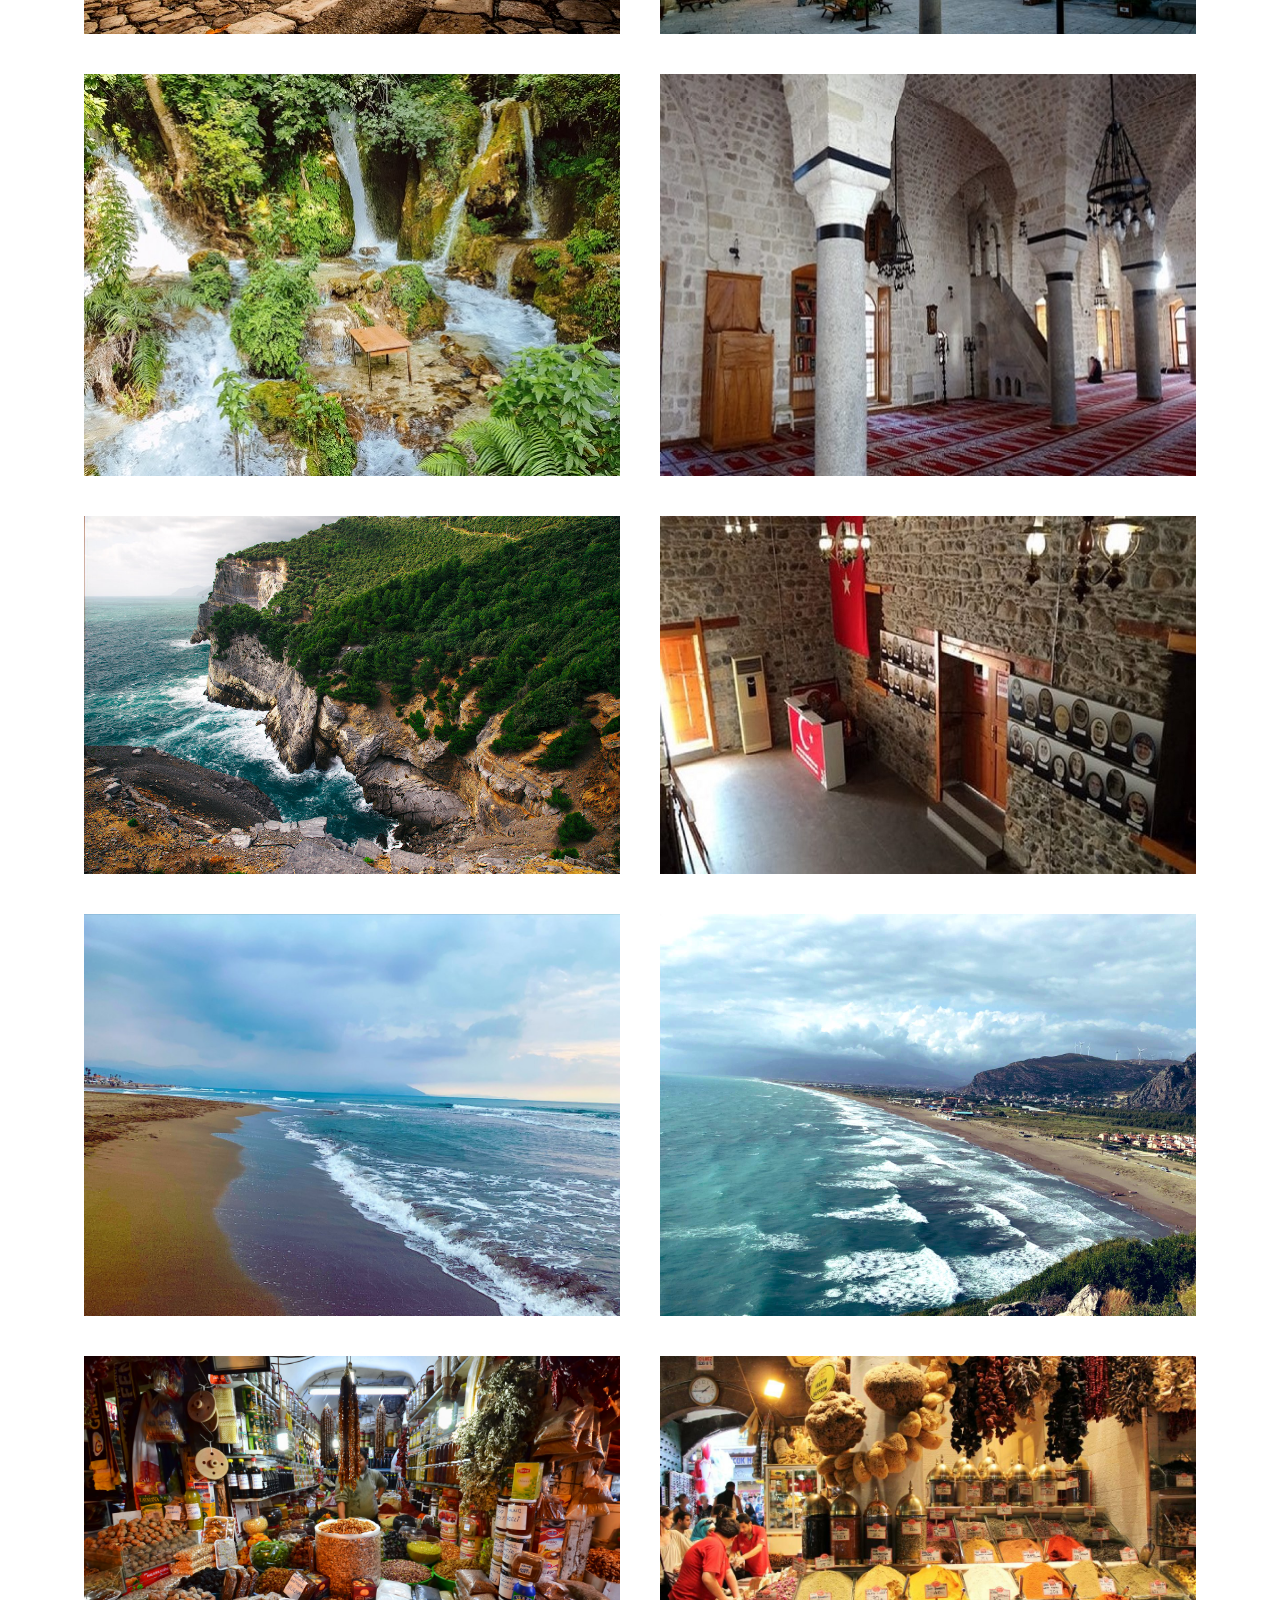
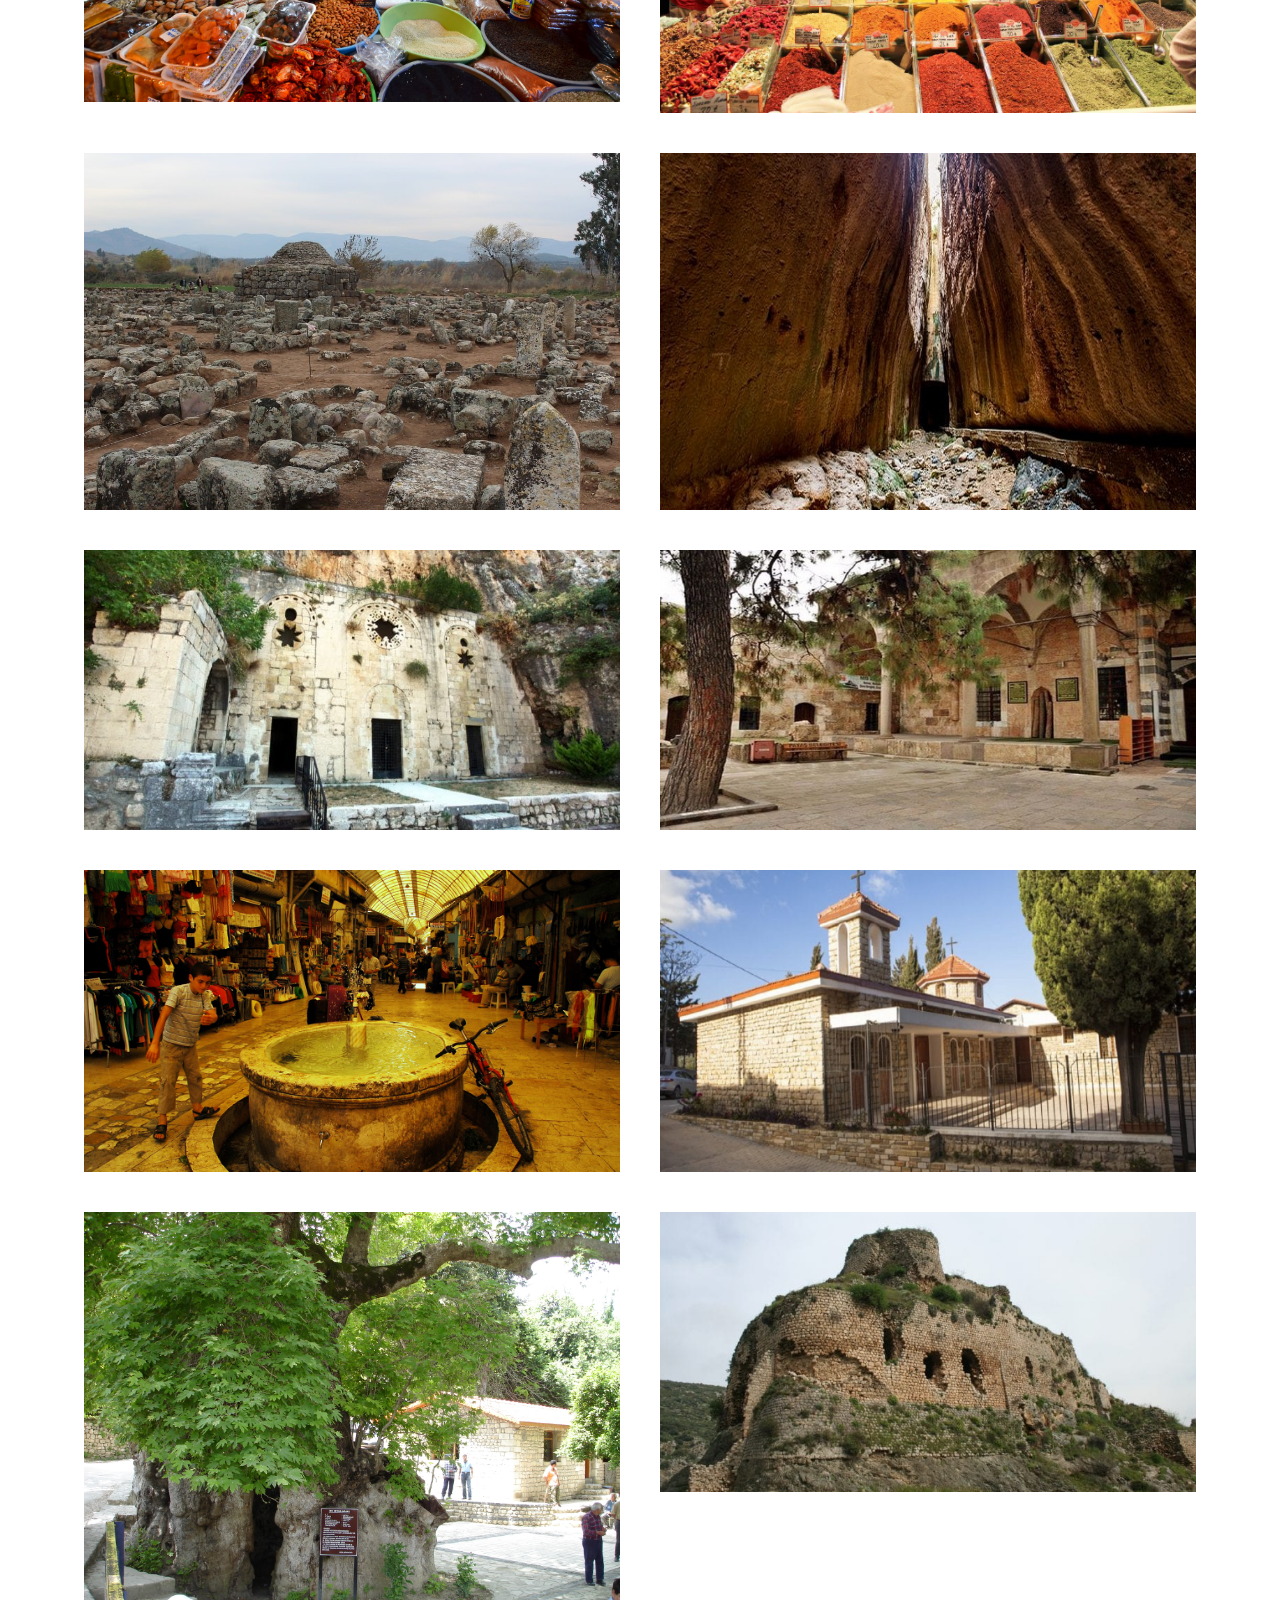
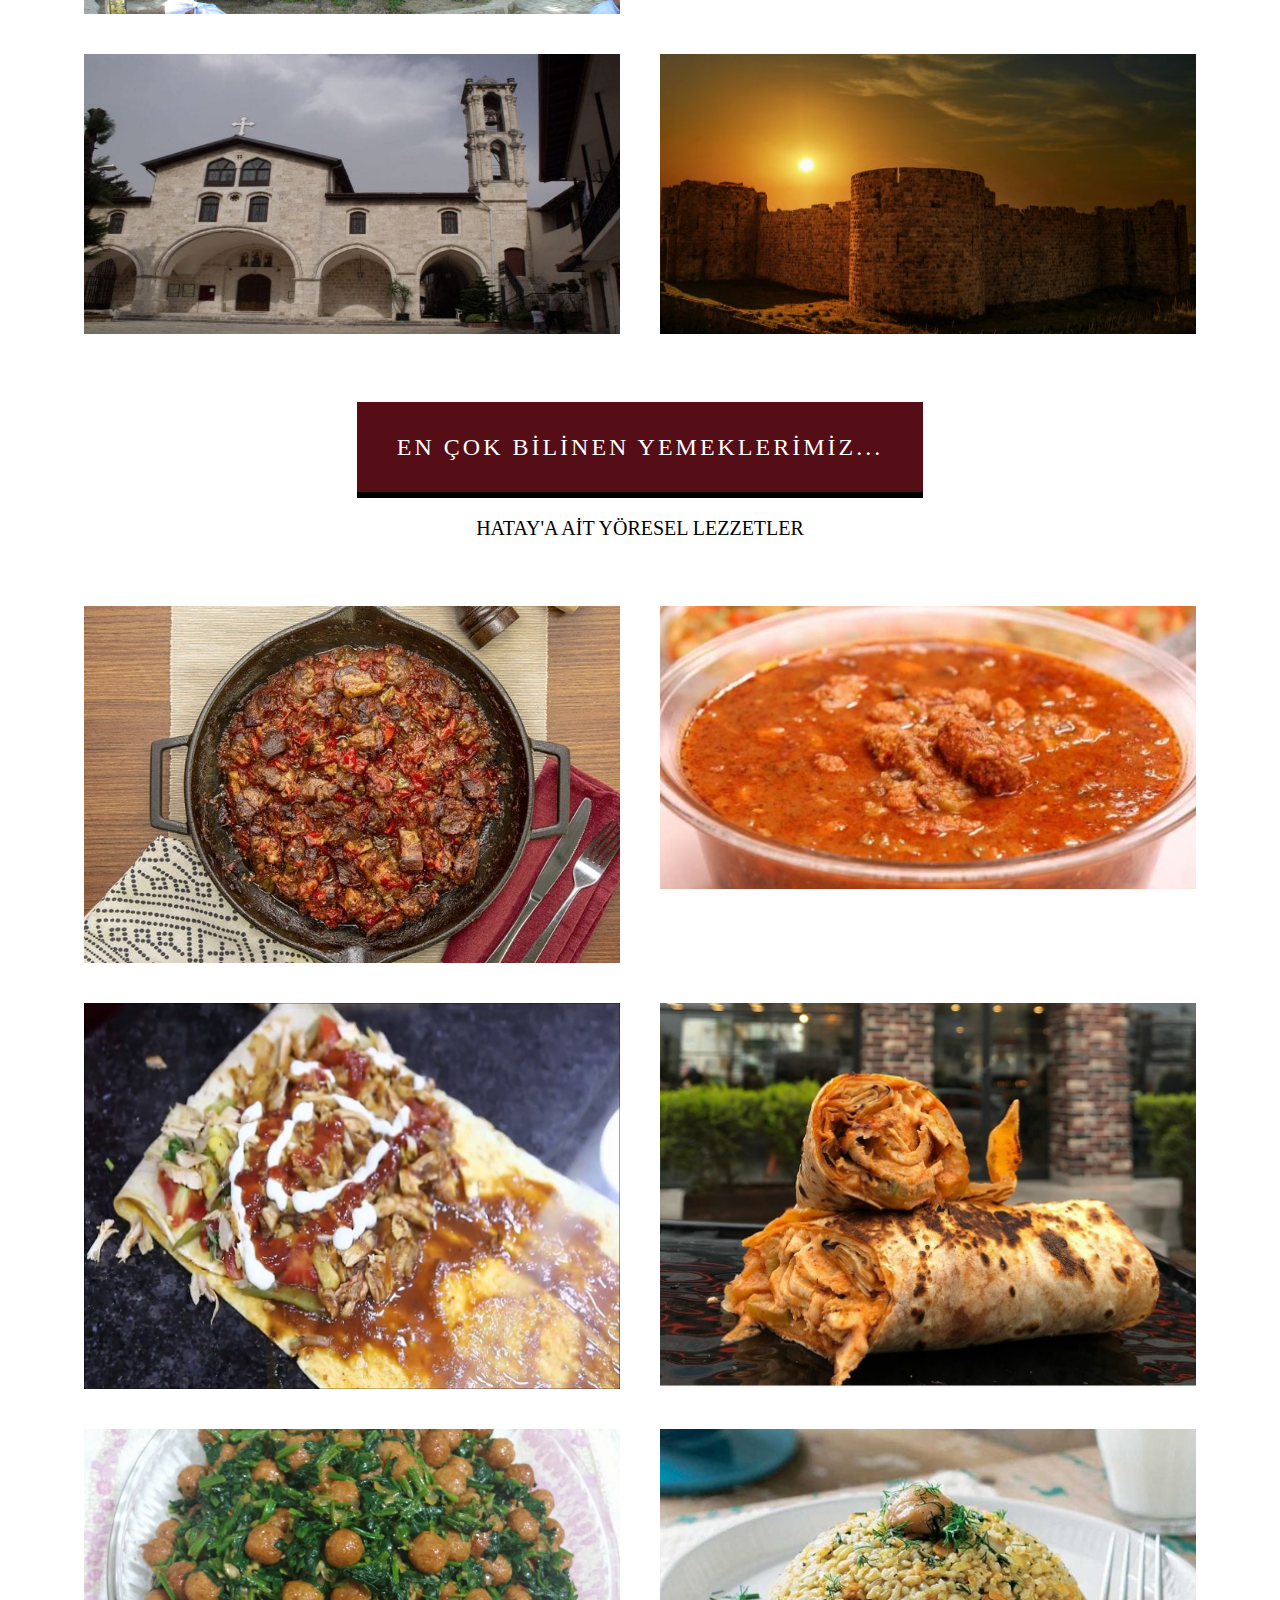
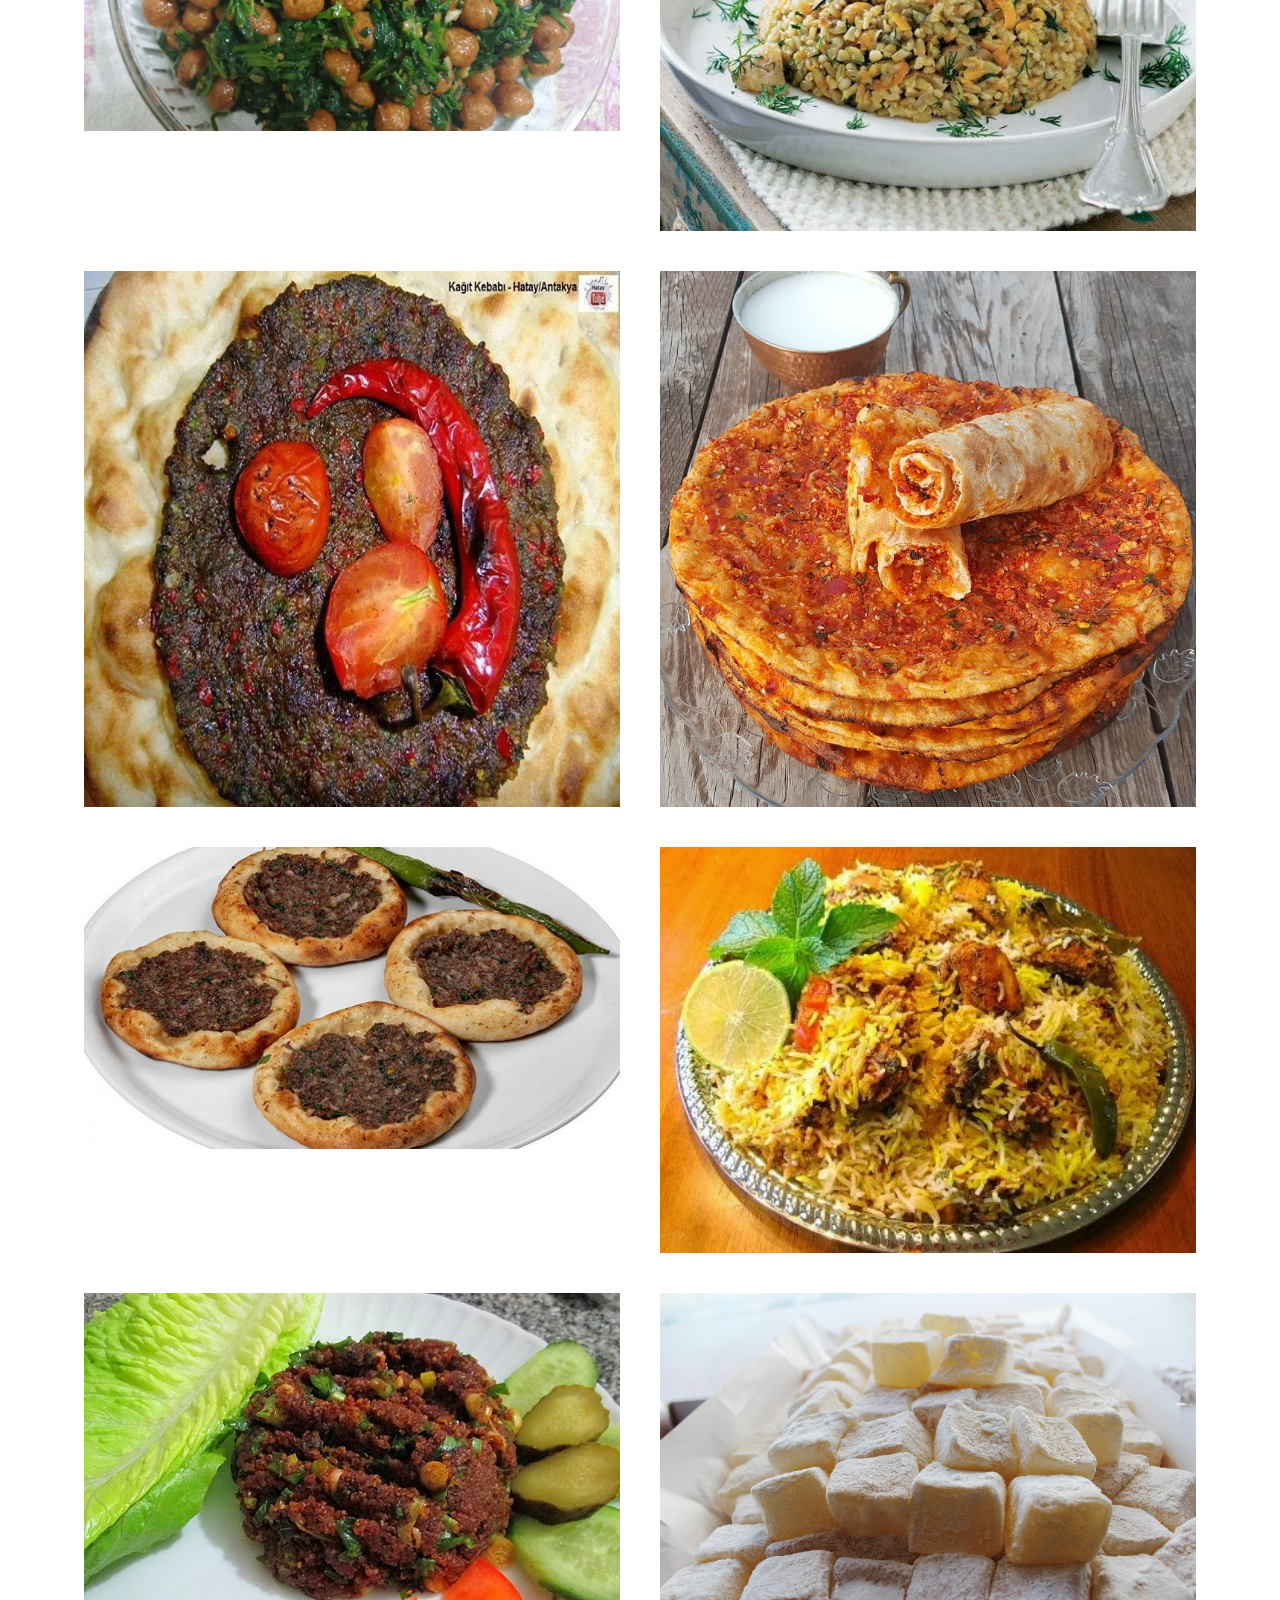
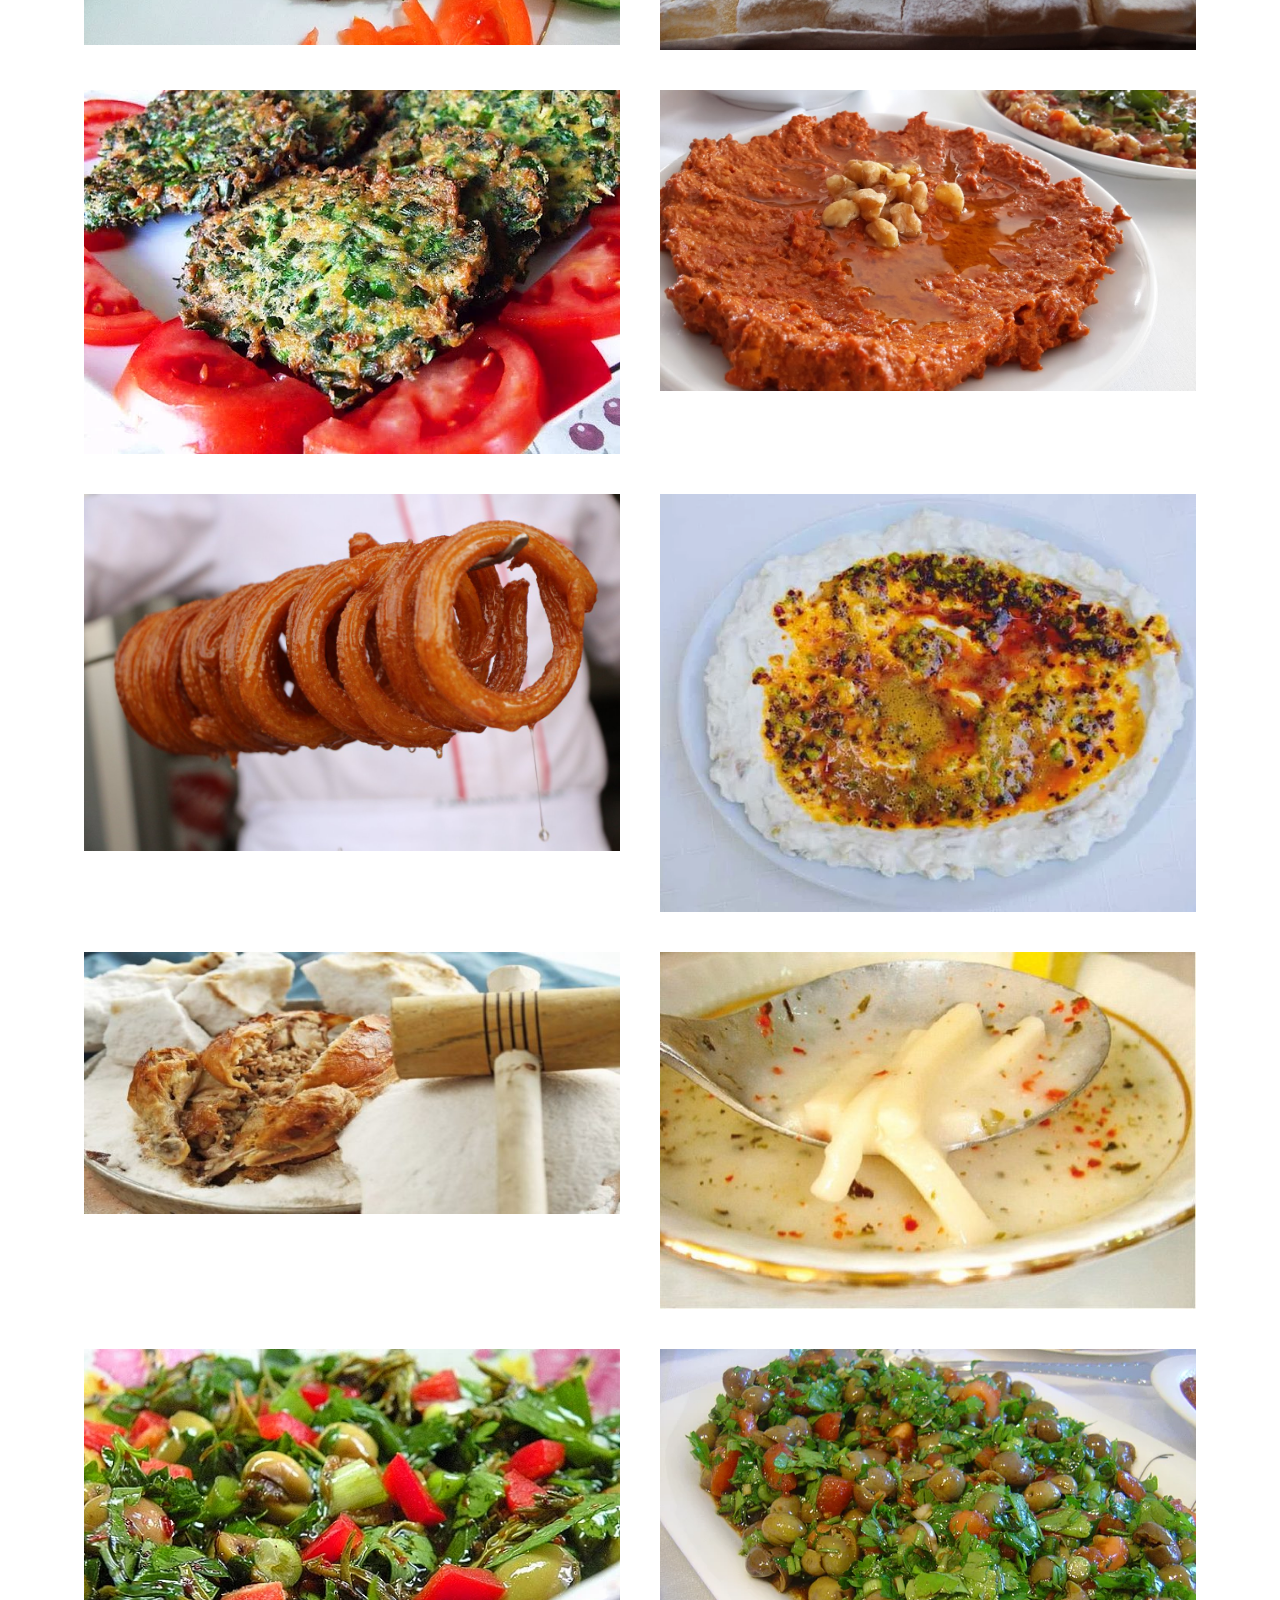
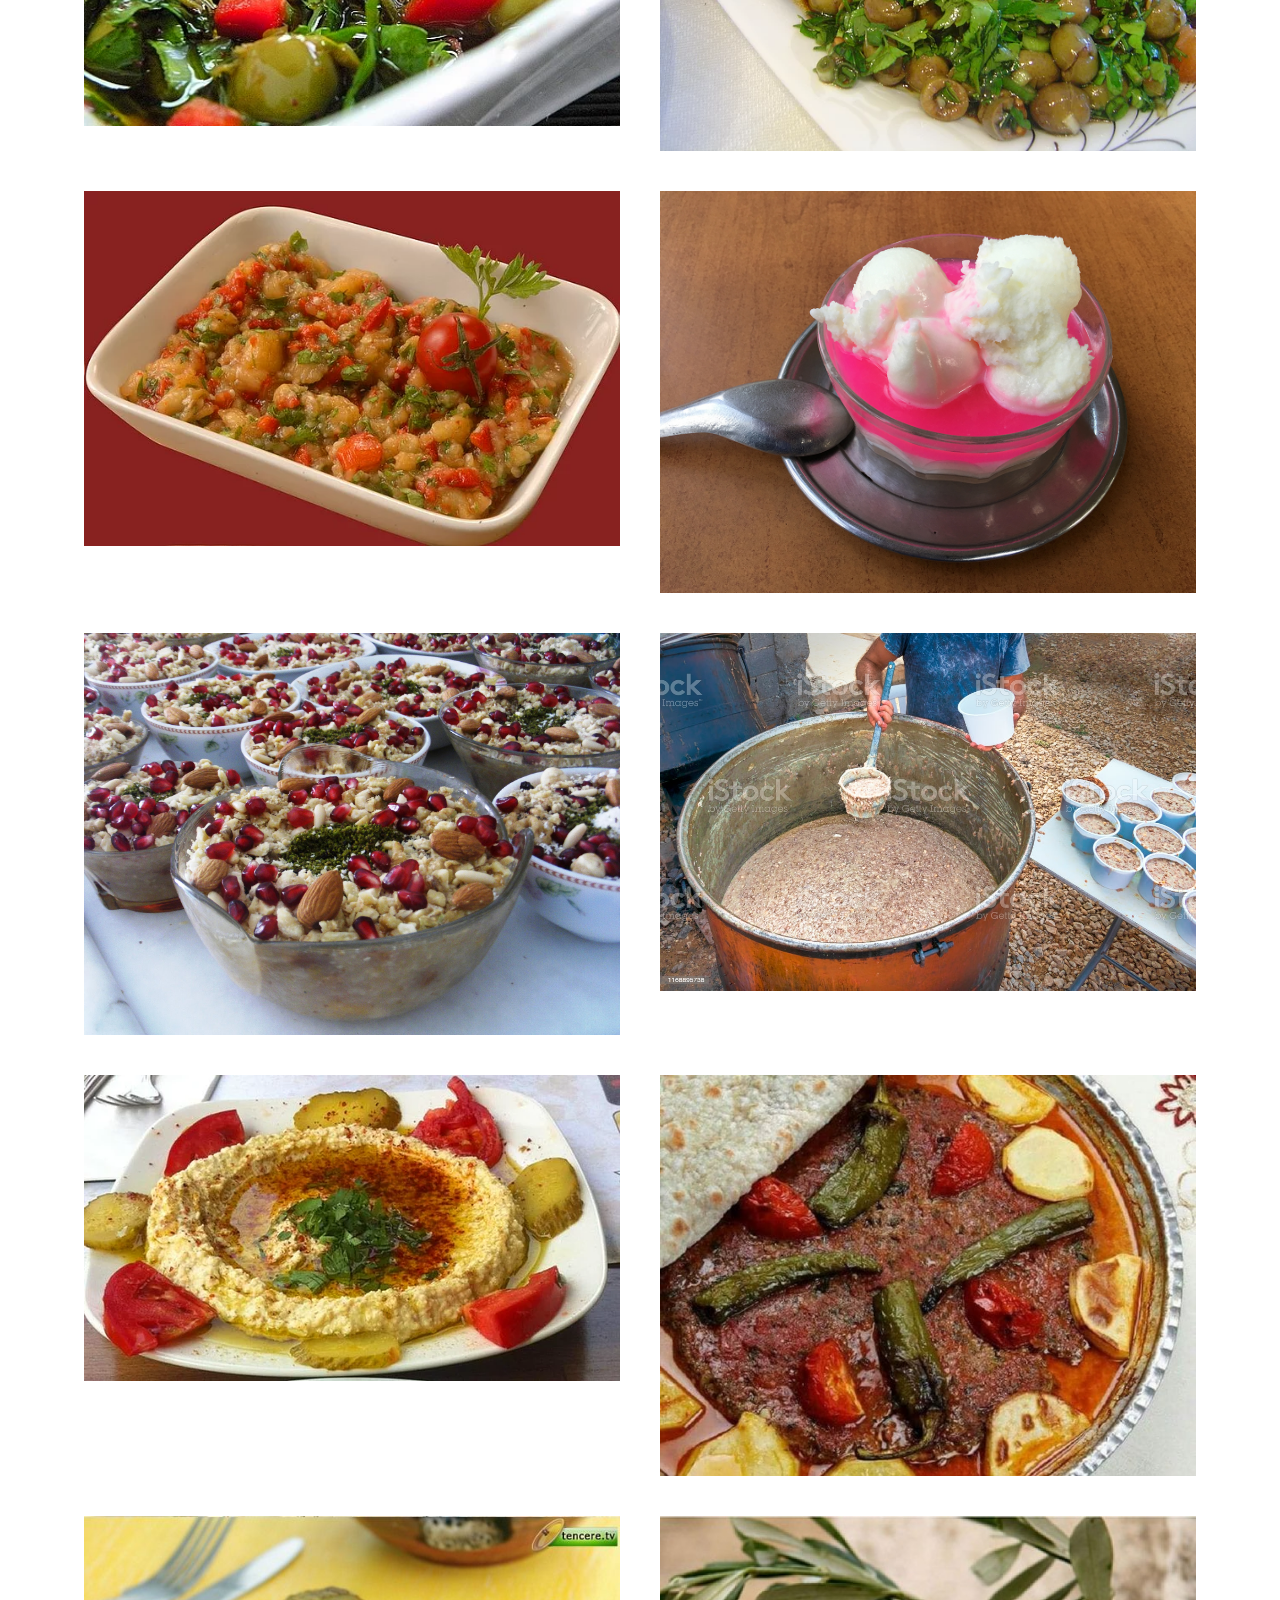
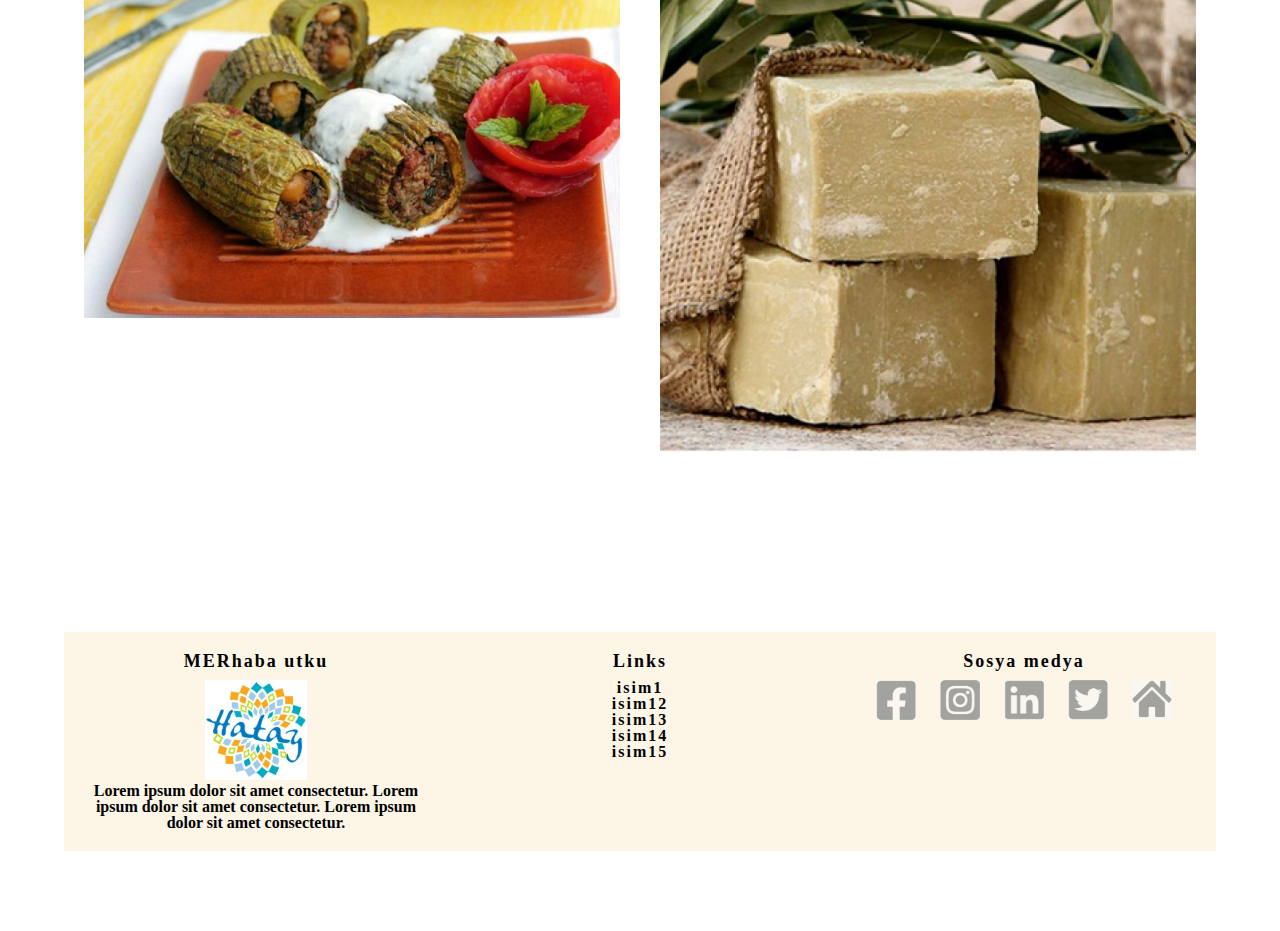
==== commit 5bdb2cb4: "yedinci gönderme" ====
--- a/index.html
+++ b/index.html
@@ -25,11 +25,11 @@
             </div>
             <div class="menu">
                 <ul>
-                    <li><a href="index.html">İlgi Alanlarım</a></li>
-                    <li><a href="index2.html">Şehrim</a></li>
+                    <li><a href="index.html">Mirasımız</a></li>
+                    <li><a href="index2.html">İlgi Alanlarım</a></li>
                     <li><a href="hakkimda.html">Hakkımda</a></li>
                     <li><a href="iletisim.html">Bana Ulaş</a></li>
-                    <li><a href="mirasimiz.html">Mirasımız</a></li>
+                    <li><a href="mirasimiz.html">Şehrim</a></li>
                     <li><a href="ozgecmis.html">Öz Geçmişim</a></li>
                     <li><a href="login.html">Giriş Yap</a></li>
                 </ul>
@@ -47,10 +47,12 @@
         <div id="mainCaption" class="caption">
 
             <h1>
-                Başlık Gelecek
+                HATAY MEDENİYETLER ŞEHRİ
             </h1>
             <p>
-                herhangi bir başlık gelecek
+                ÇIKAR KONUŞUNCA VİCDAN SUSAR
+                <br><br>
+                <P>CEMİL MERİÇ</P>
             </p>
 
         </div>
@@ -65,11 +67,12 @@
 
         <div class="featuresTop">
             <h2 class="sectionHeader">
-                Genel Bir Bilgi Geleeckeeeeeeeeeeeee
+                Unesco Tescilli Olanlar
             </h2>
-            <p>
-                dqdqwdqwdwdregeafrerferafe
+            <p style="font-size: 18px;">
+                ŞEHRİMİZE AİT TESCİLLENMİŞ BAZI GÖRSELLER  
             </p>
+            <br>
         </div>
 
         <div class="featuresBody">
@@ -80,11 +83,11 @@
                     
                     <div class="item">
                         <div class="zoom">
-                            <img src="img/hatay.jpg" alt="">
+                            <img src="img/ney.jpg" alt="">
                         </div>
                         <div class="itemText">
-                            <h3>
-                                Lorem ipsum dolor sit amet consectetur.
+                            <h3 style="font-size: 20px;">
+                               NEY
                             </h3>
                             <p>
                                 Lorem ipsum dolor sit amet consectetur adipisicing elit. 
@@ -100,11 +103,11 @@
                     
                     <div class="item">
                         <div class="zoom">
-                            <img src="img/hatay.jpg" alt="">
+                            <img src="img/künefe.jpg" alt="">
                         </div>
                         <div class="itemText">
-                            <h3>
-                                Lorem ipsum dolor sit amet consectetur.
+                            <h3 style="font-size: 20px;">
+                                KÜNEFE
                             </h3>
                             <p>
                                 Lorem ipsum dolor sit amet consectetur adipisicing elit. 
@@ -122,11 +125,76 @@
                     
                     <div class="item">
                         <div class="zoom">
-                            <img src="img/hatay.jpg" alt="">
+                            <img src="img/carrapeyniri.jpg" alt="">
                         </div>
                         <div class="itemText">
-                            <h3>
-                                Lorem ipsum dolor sit amet consectetur.
+                            <h3 style="font-size: 20px;">
+                                    CARRA PEYNİRİ
+                            </h3>
+                            <p>
+                                Lorem ipsum dolor sit amet consectetur adipisicing elit. 
+                                Repudiandae molestias doloremque hic similique beatae commodi placeat.
+                            </p>
+                            <a href="#" class="btnDetails">link verilecek</a><br><br>
+                        </div>
+                    </div>
+
+                </div>
+
+            </div>
+            <div class="container">
+
+                <div class="col3">
+                    
+                    <div class="item">
+                        <div class="zoom">
+                            <img src="img/cokelek.jpg" alt="">
+                        </div>
+                        <div class="itemText">
+                            <h3 style="font-size: 20px;">
+                               ÇÖKELEK
+                            </h3>
+                            <p>
+                                Lorem ipsum dolor sit amet consectetur adipisicing elit. 
+                                Repudiandae molestias doloremque hic similique beatae commodi placeat.
+                            </p>
+                            <a href="#" class="btnDetails">link verilecek</a><br><br>
+                        </div>
+                    </div>
+
+                </div>
+
+                <div class="col3">
+                    
+                    <div class="item">
+                        <div class="zoom">
+                            <img src="img/küflücokelek.jpg" alt="">
+                        </div>
+                        <div class="itemText">
+                            <h3 style="font-size: 20px;">
+                                KÜFLÜ ÇÖKELEK
+                            </h3>
+                            <p>
+                                Lorem ipsum dolor sit amet consectetur adipisicing elit. 
+                                Repudiandae molestias doloremque hic similique beatae commodi placeat.
+                            </p>
+                            
+                            <a href="#" class="btnDetails">link verilecek</a>
+                           <br><br>
+                        </div>
+                    </div>
+
+                </div>
+
+                <div class="col3">
+                    
+                    <div class="item">
+                        <div class="zoom">
+                            <img src="img/oruk.jpg" alt="">
+                        </div>
+                        <div class="itemText">
+                            <h3 style="font-size: 20px;">
+                                    ORUK
                             </h3>
                             <p>
                                 Lorem ipsum dolor sit amet consectetur adipisicing elit. 
@@ -168,10 +236,10 @@
     <section id="engine" class="sectionArea">
         <div class="engineTop">
             <h2 class="sectionHeader">
-                Genel Bir Bilgi Geleeck
+                TARİHİ  YERLERİMİZ
             </h2>
-            <p>
-                dqdqwdqwdwdregeafrerferafe
+            <p style="font-size: 18px;">
+                Geçmişten günümüze kalan bazı yapılar ve eserler
             </p>
         </div>
 
@@ -180,44 +248,659 @@
             <div class="container">
                 <div class="col2">
                     <div class="engineContainer">
+                        <img src="img/affankahvesi.jpg" alt="" class="imageOver">
+                        <div class="engineOverlay">
+                            <div class="engineText">Tarihi Affan Kahvesi</div>
+                        </div>
+                    </div>
+                </div>
+
+
+                <div class="col2">
+                    <div class="engineContainer">
+                        <img src="img/antakyaarkeolojimüzesi.jpg" alt="" class="imageOver">
+                        <div class="engineOverlay">
+                            <div class="engineText">Antakya Arkeoloji Müzesi</div>
+                        </div>
+                    </div>
+                </div>
+
+            </div>
+
+        </div>
+        <div class="engineBody">
+
+            <div class="container">
+                <div class="col2">
+                    <div class="engineContainer">
+                        <img src="img/besiklimagara.jpg" alt="" class="imageOver">
+                        <div class="engineOverlay">
+                            <div class="engineText">Beşikli Mağara</div>
+                        </div>
+                    </div>
+                </div>
+
+
+                <div class="col2">
+                    <div class="engineContainer">
+                        <img src="img/cehennemkayikcisi.jpg" alt="" class="imageOver">
+                        <div class="engineOverlay">
+                            <div class="engineText">Cehennem Kayıkçısı</div>
+                        </div>
+                    </div>
+                </div>
+
+            </div>
+
+        </div>
+        <div class="engineBody">
+
+            <div class="container">
+                <div class="col2">
+                    <div class="engineContainer">
+                        <img src="img/eskiantakyasokaklar.jpg" alt="" class="imageOver">
+                        <div class="engineOverlay">
+                            <div class="engineText">Eski Antakya Sokakları</div>
+                        </div>
+                    </div>
+                </div>
+
+
+                <div class="col2">
+                    <div class="engineContainer">
+                        <img src="img/habibineccar.jpg" alt="" class="imageOver">
+                        <div class="engineOverlay">
+                            <div class="engineText">Habib-i Neccar Camii</div>
+                        </div>
+                    </div>
+                </div>
+
+            </div>
+
+        </div>
+        <div class="engineBody">
+
+            <div class="container">
+                <div class="col2">
+                    <div class="engineContainer">
+                        <img src="img/harbiyeselalesi.jpg" alt="" class="imageOver">
+                        <div class="engineOverlay">
+                            <div class="engineText">Harbiye Şelalesi</div>
+                        </div>
+                    </div>
+                </div>
+
+
+                <div class="col2">
+                    <div class="engineContainer">
+                        <img src="img/hatayulucamii.jpg" alt="" class="imageOver">
+                        <div class="engineOverlay">
+                            <div class="engineText">Hatay Ulu Camii</div>
+                        </div>
+                    </div>
+                </div>
+
+            </div>
+
+        </div>
+        <div class="engineBody">
+
+            <div class="container">
+                <div class="col2">
+                    <div class="engineContainer">
+                        <img src="img/samandag3.jpg" alt="" class="imageOver">
+                        <div class="engineOverlay">
+                            <div class="engineText">Samandağ</div>
+                        </div>
+                    </div>
+                </div>
+
+
+                <div class="col2">
+                    <div class="engineContainer">
+                        <img src="img/ilkkursunmuzesi.jpg" alt="" class="imageOver">
+                        <div class="engineOverlay">
+                            <div class="engineText">İlk Kurşun Müzesi</div>
+                        </div>
+                    </div>
+                </div>
+
+            </div>
+
+        </div>
+        <div class="engineBody">
+
+            <div class="container">
+                <div class="col2">
+                    <div class="engineContainer">
+                        <img src="img/samandag4.jpg" alt="" class="imageOver">
+                        <div class="engineOverlay">
+                            <div class="engineText">Samandağ</div>
+                        </div>
+                    </div>
+                </div>
+
+
+                <div class="col2">
+                    <div class="engineContainer">
                         <img src="img/samandag2.jpg" alt="" class="imageOver">
                         <div class="engineOverlay">
-                            <div class="engineText">WWWWWWWWWWWWW</div>
-                        </div>
-                    </div>
-                </div>
-
-
-                <div class="col2">
-                    <div class="engineContainer">
-                        <img src="img/samandag4.jpg" alt="" class="imageOver">
-                        <div class="engineOverlay2">
-                            <div class="engineText">WWWWWWWWWWWWW</div>
-                        </div>
-                    </div>
-                </div>
-
-            </div>
-
-        </div>
-        <div class="engineBody">
-
-            <div class="container">
-                <div class="col2">
-                    <div class="engineContainer">
-                        <img src="img/samandag2.jpg" alt="" class="imageOver">
-                        <div class="engineOverlay">
-                            <div class="engineText">WWWWWWWWWWWWW</div>
-                        </div>
-                    </div>
-                </div>
-
-
-                <div class="col2">
-                    <div class="engineContainer">
-                        <img src="img/samandag4.jpg" alt="" class="imageOver">
-                        <div class="engineOverlay2">
-                            <div class="engineText">WWWWWWWWWWWWW</div>
+                            <div class="engineText">Samandağ</div>
+                        </div>
+                    </div>
+                </div>
+
+            </div>
+
+        </div>
+
+        <div class="engineBody">
+
+            <div class="container">
+                <div class="col2">
+                    <div class="engineContainer">
+                        <img src="img/tarihiuzuncarsi2.jpg" alt="" class="imageOver">
+                        <div class="engineOverlay">
+                            <div class="engineText">Tarihi Uzun Çarşı 1 </div>
+                        </div>
+                    </div>
+                </div>
+
+
+                <div class="col2">
+                    <div class="engineContainer">
+                        <img src="img/tarihiuzuncarsi3.jpg" alt="" class="imageOver">
+                        <div class="engineOverlay">
+                            <div class="engineText">Tarihi Uzun Çarşı 2</div>
+                        </div>
+                    </div>
+                </div>
+
+            </div>
+
+        </div>
+        <div class="engineBody">
+
+            <div class="container">
+                <div class="col2">
+                    <div class="engineContainer">
+                        <img src="img/turkmenmezarligi.jpg" alt="" class="imageOver">
+                        <div class="engineOverlay">
+                            <div class="engineText">Türkmen Mezarlıkları</div>
+                        </div>
+                    </div>
+                </div>
+
+
+                <div class="col2">
+                    <div class="engineContainer">
+                        <img src="img/titustuneli.jpg" alt="" class="imageOver">
+                        <div class="engineOverlay">
+                            <div class="engineText">Titus Tüneli</div>
+                        </div>
+                    </div>
+                </div>
+
+            </div>
+
+        </div>
+        <div class="engineBody">
+
+            <div class="container">
+                <div class="col2">
+                    <div class="engineContainer">
+                        <img src="img/stpierrekilisesi.jpg" alt="" class="imageOver">
+                        <div class="engineOverlay">
+                            <div class="engineText">St. Pierre Kilisesi</div>
+                        </div>
+                    </div>
+                </div>
+
+
+                <div class="col2">
+                    <div class="engineContainer">
+                        <img src="img/sariselimcamii.jpg" alt="" class="imageOver">
+                        <div class="engineOverlay">
+                            <div class="engineText">Sarı Selim Camii</div>
+                        </div>
+                    </div>
+                </div>
+
+            </div>
+
+        </div>
+        <div class="engineBody">
+
+            <div class="container">
+                <div class="col2">
+                    <div class="engineContainer">
+                        <img src="img/tarihiuzuncarsi1.jpg" alt="" class="imageOver">
+                        <div class="engineOverlay">
+                            <div class="engineText">Tarihi Uzun Çarşı 3</div>
+                        </div>
+                    </div>
+                </div>
+
+
+                <div class="col2">
+                    <div class="engineContainer">
+                        <img src="img/SurpAsdvadzadzinKilisesi.jpg" alt="" class="imageOver">
+                        <div class="engineOverlay">
+                            <div class="engineText">Surp Asdvadzazin Kilisesi</div>
+                        </div>
+                    </div>
+                </div>
+
+            </div>
+
+        </div>
+        <div class="engineBody">
+
+            <div class="container">
+                <div class="col2">
+                    <div class="engineContainer">
+                        <img src="img/musaagaci.jpg" alt="" class="imageOver">
+                        <div class="engineOverlay">
+                            <div class="engineText".>Musa Ağacı</div>
+                        </div>
+                    </div>
+                </div>
+
+
+                <div class="col2">
+                    <div class="engineContainer">
+                        <img src="img/bakraskalesi.jpg" alt="" class="imageOver">
+                        <div class="engineOverlay">
+                            <div class="engineText">Bakras Kalesi</div>
+                        </div>
+                    </div>
+                </div>
+
+            </div>
+
+        </div>
+        <div class="engineBody">
+
+            <div class="container">
+                <div class="col2">
+                    <div class="engineContainer">
+                        <img src="img/azizpavlusortodokskilisesi.jpg" alt="" class="imageOver">
+                        <div class="engineOverlay">
+                            <div class="engineText">Aziz Pavlus Ortodoks Kilisesi</div>
+                        </div>
+                    </div>
+                </div>
+
+
+                <div class="col2">
+                    <div class="engineContainer">
+                        <img src="img/payaskalesi.jpg" alt="" class="imageOver">
+                        <div class="engineOverlay">
+                            <div class="engineText">Payas Kalesi</div>
+                        </div>
+                    </div>
+                </div>
+
+            </div>
+
+        </div>
+
+        <br><br><br>
+
+        <div class="engineTop">
+            <h2 class="sectionHeader">
+               EN ÇOK BİLİNEN YEMEKLERİMİZ...
+            </h2>
+            <p style="font-size: 20px;">
+                HATAY'A AİT YÖRESEL LEZZETLER
+            </p>
+        </div>
+
+        <br><br><br>
+
+        <div class="engineBody">
+
+            <div class="container">
+                <div class="col2">
+                    <div class="engineContainer">
+                        <img src="img/belentava.jpg" alt="" class="imageOver">
+                        <div class="engineOverlay">
+                            <div class="engineText">BELEN TAVA</div>
+                        </div>
+                    </div>
+                </div>
+
+
+                <div class="col2">
+                    <div class="engineContainer">
+                        <img src="img/eksiasi.jpg" alt="" class="imageOver">
+                        <div class="engineOverlay">
+                            <div class="engineText">EKŞİ AŞI</div>
+                        </div>
+                    </div>
+                </div>
+
+            </div>
+
+        </div>
+        <div class="engineBody">
+
+            <div class="container">
+                <div class="col2">
+                    <div class="engineContainer">
+                        <img src="img/doner1.jpg" alt="" class="imageOver">
+                        <div class="engineOverlay">
+                            <div class="engineText">DÖNER </div>
+                        </div>
+                    </div>
+                </div>
+
+
+                <div class="col2">
+                    <div class="engineContainer">
+                        <img src="img/doner2.jpeg" alt="" class="imageOver">
+                        <div class="engineOverlay2">
+                            <div class="engineText">DÖNER</div>
+                        </div>
+                    </div>
+                </div>
+
+            </div>
+
+        </div>
+        <div class="engineBody">
+
+            <div class="container">
+                <div class="col2">
+                    <div class="engineContainer">
+                        <img src="img/fellahkoftesi.jpg" alt="" class="imageOver">
+                        <div class="engineOverlay">
+                            <div class="engineText">FELLAH KÖFTESİ</div>
+                        </div>
+                    </div>
+                </div>
+
+
+                <div class="col2">
+                    <div class="engineContainer">
+                        <img src="img/firikplavi.jpg" alt="" class="imageOver">
+                        <div class="engineOverlay2">
+                            <div class="engineText">FİRİK PİLAVI</div>
+                        </div>
+                    </div>
+                </div>
+
+            </div>
+
+        </div>
+        <div class="engineBody">
+
+            <div class="container">
+                <div class="col2">
+                    <div class="engineContainer">
+                        <img src="img/kagitkebap.jpg" alt="" class="imageOver">
+                        <div class="engineOverlay">
+                            <div class="engineText">KAĞIT KEBABI</div>
+                        </div>
+                    </div>
+                </div>
+
+
+                <div class="col2">
+                    <div class="engineContainer">
+                        <img src="img/katikli.jpg" alt="" class="imageOver">
+                        <div class="engineOverlay2">
+                            <div class="engineText">KATIKLI</div>
+                        </div>
+                    </div>
+                </div>
+
+            </div>
+
+        </div>
+        <div class="engineBody">
+
+            <div class="container">
+                <div class="col2">
+                    <div class="engineContainer">
+                        <img src="img/kaytaz.jpg" alt="" class="imageOver">
+                        <div class="engineOverlay">
+                            <div class="engineText">KAYTAZ BÖREĞİ</div>
+                        </div>
+                    </div>
+                </div>
+
+
+                <div class="col2">
+                    <div class="engineContainer">
+                        <img src="img/kepsepilavi.jpg" alt="" class="imageOver">
+                        <div class="engineOverlay2">
+                            <div class="engineText">KEPSE PİLAVI</div>
+                        </div>
+                    </div>
+                </div>
+
+            </div>
+
+        </div>
+        <div class="engineBody">
+
+            <div class="container">
+                <div class="col2">
+                    <div class="engineContainer">
+                        <img src="img/kisir.jpg" alt="" class="imageOver">
+                        <div class="engineOverlay">
+                            <div class="engineText">KISIR</div>
+                        </div>
+                    </div>
+                </div>
+
+
+                <div class="col2">
+                    <div class="engineContainer">
+                        <img src="img/lokum.jpg" alt="" class="imageOver">
+                        <div class="engineOverlay2">
+                            <div class="engineText">YAYLADAĞI LOKUMU</div>
+                        </div>
+                    </div>
+                </div>
+
+            </div>
+
+        </div>
+        <div class="engineBody">
+
+            <div class="container">
+                <div class="col2">
+                    <div class="engineContainer">
+                        <img src="img/mucver.jpg" alt="" class="imageOver">
+                        <div class="engineOverlay">
+                            <div class="engineText">MÜCVER</div>
+                        </div>
+                    </div>
+                </div>
+
+
+                <div class="col2">
+                    <div class="engineContainer">
+                        <img src="img/muhammarra.jpg" alt="" class="imageOver">
+                        <div class="engineOverlay2">
+                            <div class="engineText">MUHAMMARA</div>
+                        </div>
+                    </div>
+                </div>
+
+            </div>
+
+        </div>
+        <div class="engineBody">
+
+            <div class="container">
+                <div class="col2">
+                    <div class="engineContainer">
+                        <img src="img/musebbek.jpg" alt="" class="imageOver">
+                        <div class="engineOverlay">
+                            <div class="engineText">MÜŞEBBEK</div>
+                        </div>
+                    </div>
+                </div>
+
+
+                <div class="col2">
+                    <div class="engineContainer">
+                        <img src="img/mutebbel.jpg" alt="" class="imageOver">
+                        <div class="engineOverlay2">
+                            <div class="engineText">MÜTEBBEL</div>
+                        </div>
+                    </div>
+                </div>
+
+            </div>
+
+        </div>
+        <div class="engineBody">
+
+            <div class="container">
+                <div class="col2">
+                    <div class="engineContainer">
+                        <img src="img/tuzdaettavuk.jpg" alt="" class="imageOver">
+                        <div class="engineOverlay">
+                            <div class="engineText">TUZDA TAVUK</div>
+                        </div>
+                    </div>
+                </div>
+
+
+                <div class="col2">
+                    <div class="engineContainer">
+                        <img src="img/sisperek.jpg" alt="" class="imageOver">
+                        <div class="engineOverlay2">
+                            <div class="engineText">SİS PEREK</div>
+                        </div>
+                    </div>
+                </div>
+
+            </div>
+
+        </div>
+        <div class="engineBody">
+
+            <div class="container">
+                <div class="col2">
+                    <div class="engineContainer">
+                        <img src="img/zahtersalatasi.jpg" alt="" class="imageOver">
+                        <div class="engineOverlay">
+                            <div class="engineText">ZAHTER SALATASI</div>
+                        </div>
+                    </div>
+                </div>
+
+
+                <div class="col2">
+                    <div class="engineContainer">
+                        <img src="img/zeytinsalatasi.jpg" alt="" class="imageOver">
+                        <div class="engineOverlay2">
+                            <div class="engineText">ZAYTİN SALATASI</div>
+                        </div>
+                    </div>
+                </div>
+
+            </div>
+
+        </div>
+        <div class="engineBody">
+
+            <div class="container">
+                <div class="col2">
+                    <div class="engineContainer">
+                        <img src="img/abugannuc.jpg" alt="" class="imageOver">
+                        <div class="engineOverlay">
+                            <div class="engineText">ABUGANNUC</div>
+                        </div>
+                    </div>
+                </div>
+
+
+                <div class="col2">
+                    <div class="engineContainer">
+                        <img src="img/haytalı.jpg" alt="" class="imageOver">
+                        <div class="engineOverlay2">
+                            <div class="engineText">HAYTALI</div>
+                        </div>
+                    </div>
+                </div>
+
+            </div>
+
+        </div>
+        <div class="engineBody">
+
+            <div class="container">
+                <div class="col2">
+                    <div class="engineContainer">
+                        <img src="img/assur.jpg" alt="" class="imageOver">
+                        <div class="engineOverlay">
+                            <div class="engineText">AŞURE</div>
+                        </div>
+                    </div>
+                </div>
+
+
+                <div class="col2">
+                    <div class="engineContainer">
+                        <img src="img/hrisi.jpg" alt="" class="imageOver">
+                        <div class="engineOverlay2">
+                            <div class="engineText">HİRİSİ</div>
+                        </div>
+                    </div>
+                </div>
+
+            </div>
+
+        </div>
+        <div class="engineBody">
+
+            <div class="container">
+                <div class="col2">
+                    <div class="engineContainer">
+                        <img src="img/humus.jpg" alt="" class="imageOver">
+                        <div class="engineOverlay">
+                            <div class="engineText">HUMUS</div>
+                        </div>
+                    </div>
+                </div>
+
+
+                <div class="col2">
+                    <div class="engineContainer">
+                        <img src="img/tepsikebap.jpeg" alt="" class="imageOver">
+                        <div class="engineOverlay2">
+                            <div class="engineText">TEPSİ KEBAP</div>
+                        </div>
+                    </div>
+                </div>
+
+            </div>
+
+        </div>
+        <div class="engineBody">
+
+            <div class="container">
+                <div class="col2">
+                    <div class="engineContainer">
+                        <img src="img/sihilmahsi.jpg" alt="" class="imageOver">
+                        <div class="engineOverlay">
+                            <div class="engineText">Şeyhil Mahşi</div>
+                        </div>
+                    </div>
+                </div>
+
+
+                <div class="col2">
+                    <div class="engineContainer">
+                        <img src="img/harsabunu.jpg" alt="" class="imageOver">
+                        <div class="engineOverlay2">
+                            <div class="engineText">ĞAR SABUNU</div>
                         </div>
                     </div>
                 </div>
--- a/css/index.css
+++ b/css/index.css
@@ -117,7 +117,7 @@
 
 #mainCaption{
     height: 500px;
-    background: rgba(0, 0, 0, .5);
+    background: rgba(0, 0, 0, .7);
 }
 
 .caption{
@@ -197,7 +197,7 @@
         rgba(0,0,0,.6),
         rgba(0,0,0,.6)
     ),
-    url('../img/titus.jpg');
+    url('../img/antakya.gif');
     background-attachment: fixed;
     background-size: cover;
     background-position:center;
@@ -226,7 +226,7 @@
     bottom: 0;
     left: 1000;
     right: 0;
-    background-color: rgba(80, 13, 22, .1);
+    background-color: rgba(80, 13, 22, .4);
     overflow: hidden;
     width: 0;
     height: 100%;
@@ -238,6 +238,7 @@
     left: 0;
 }
 .engineText{
+    font-size: 24px;
     white-space: nowrap;
     color: white;
     position: absolute;
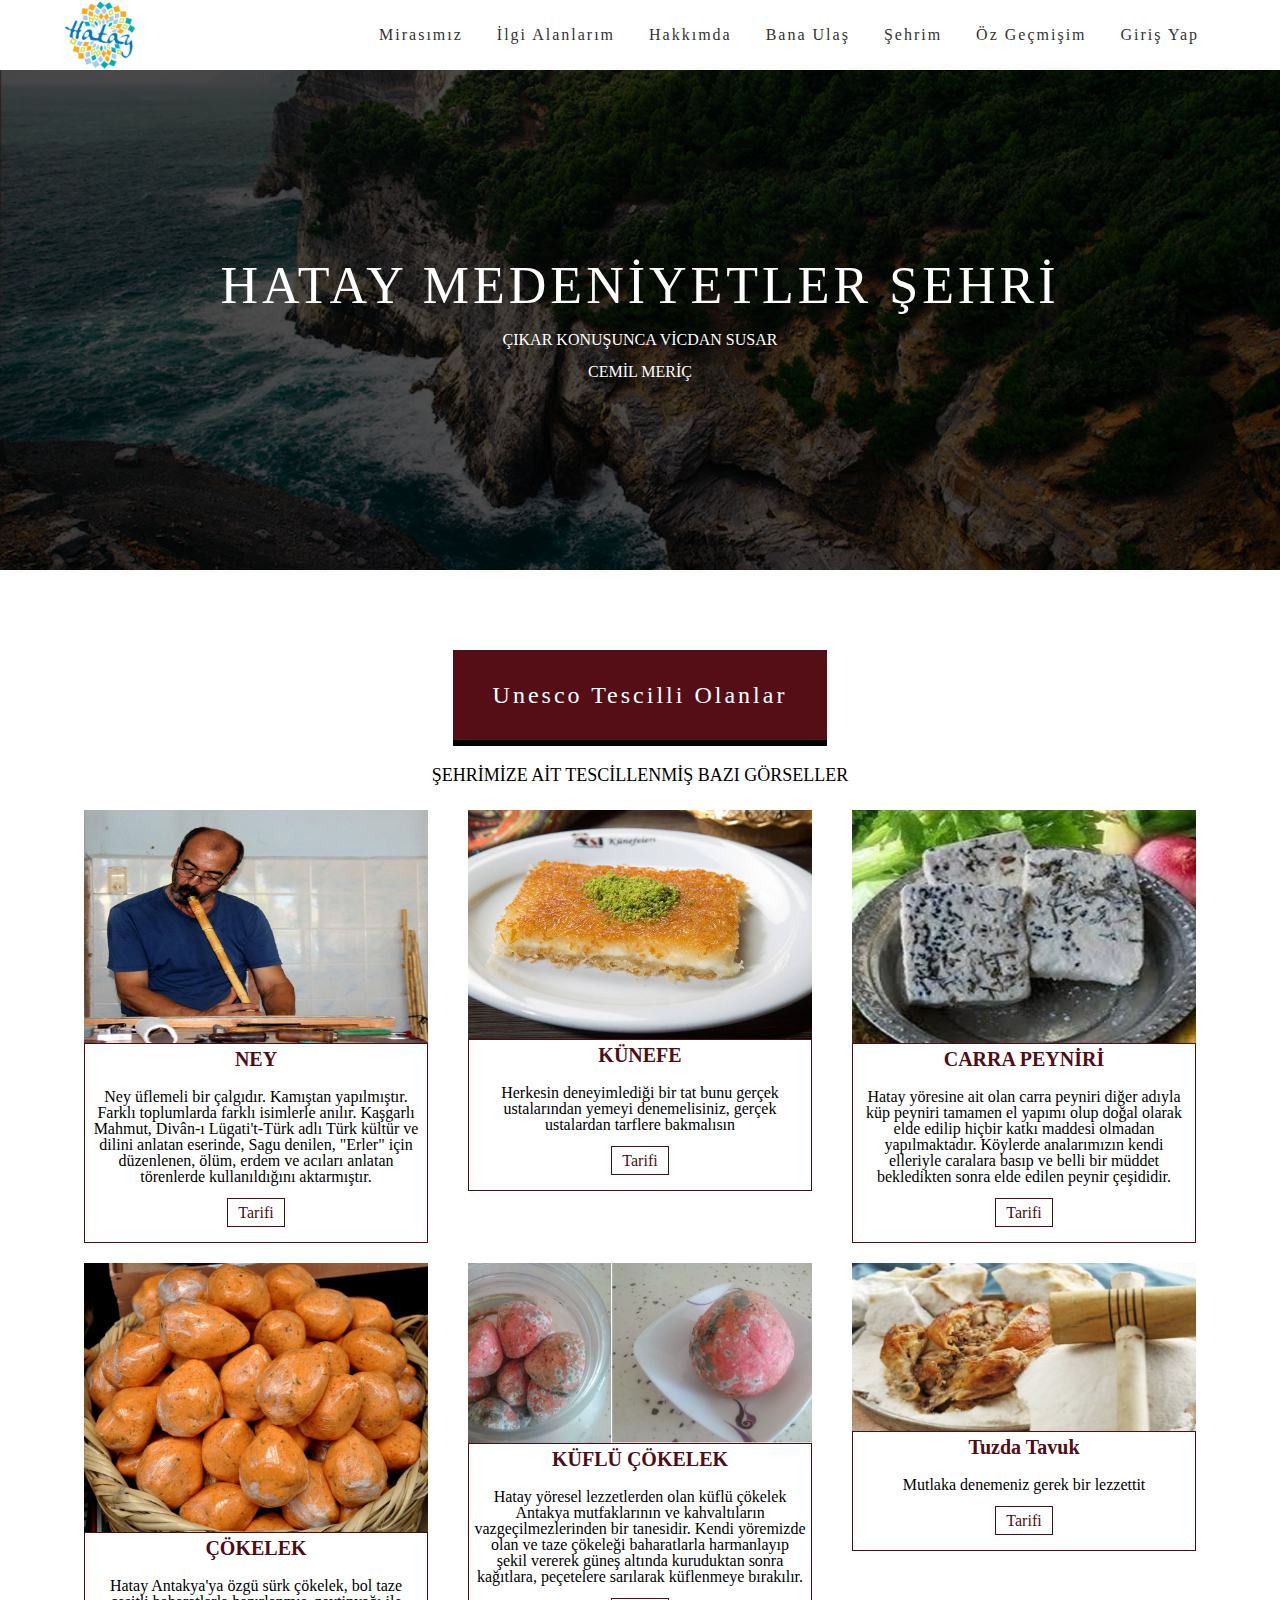
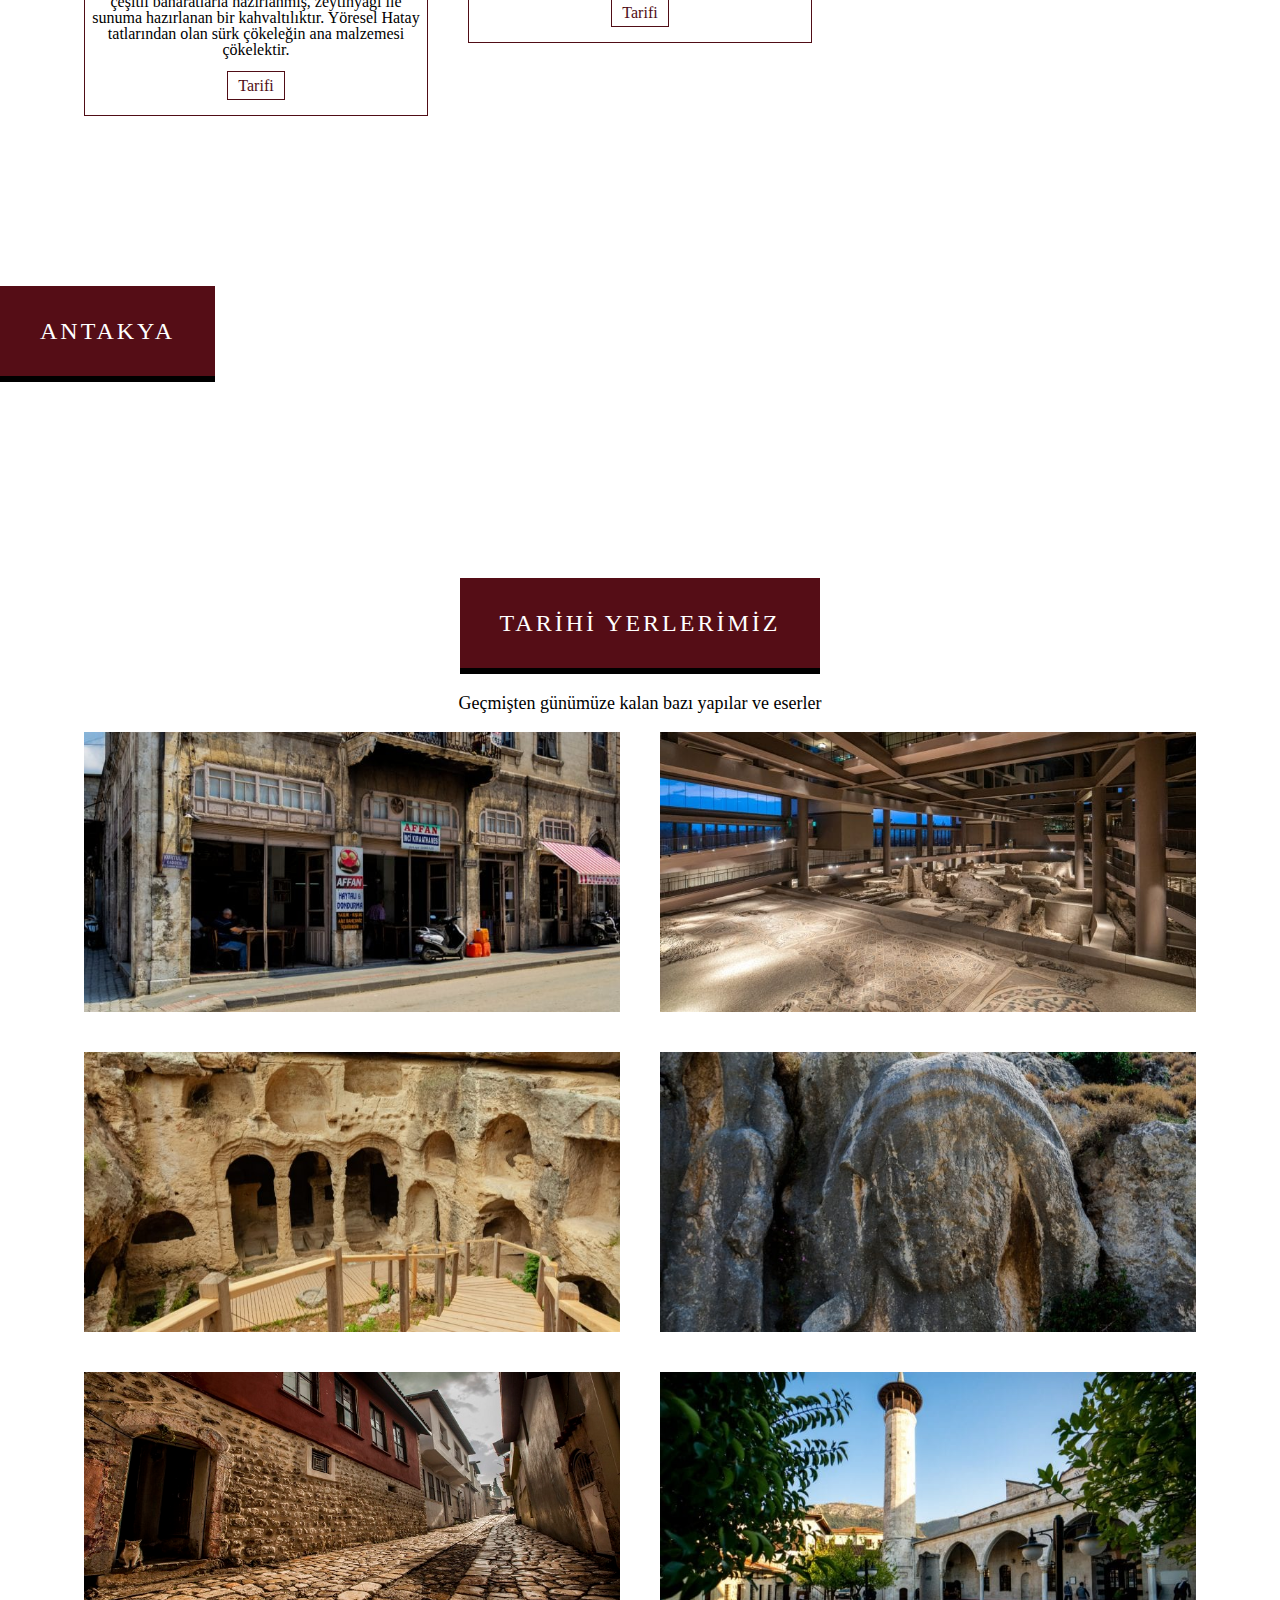
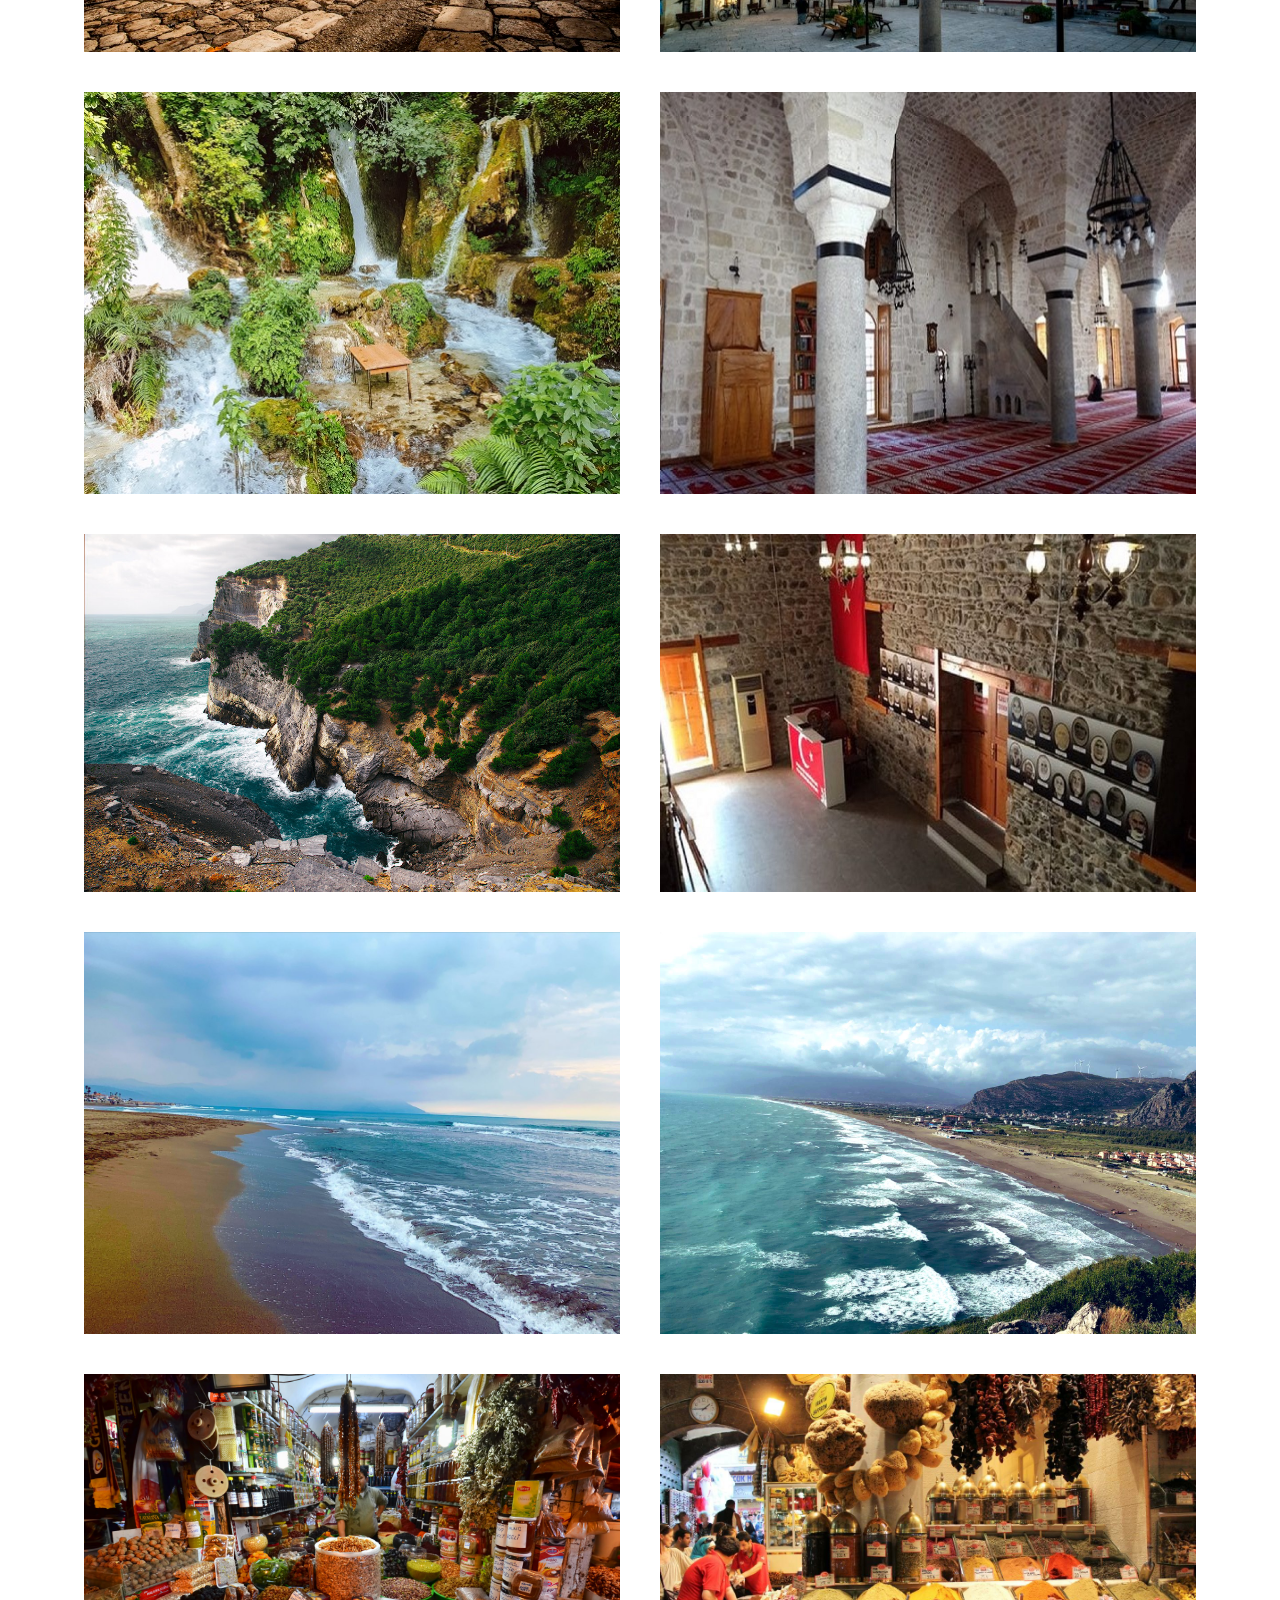
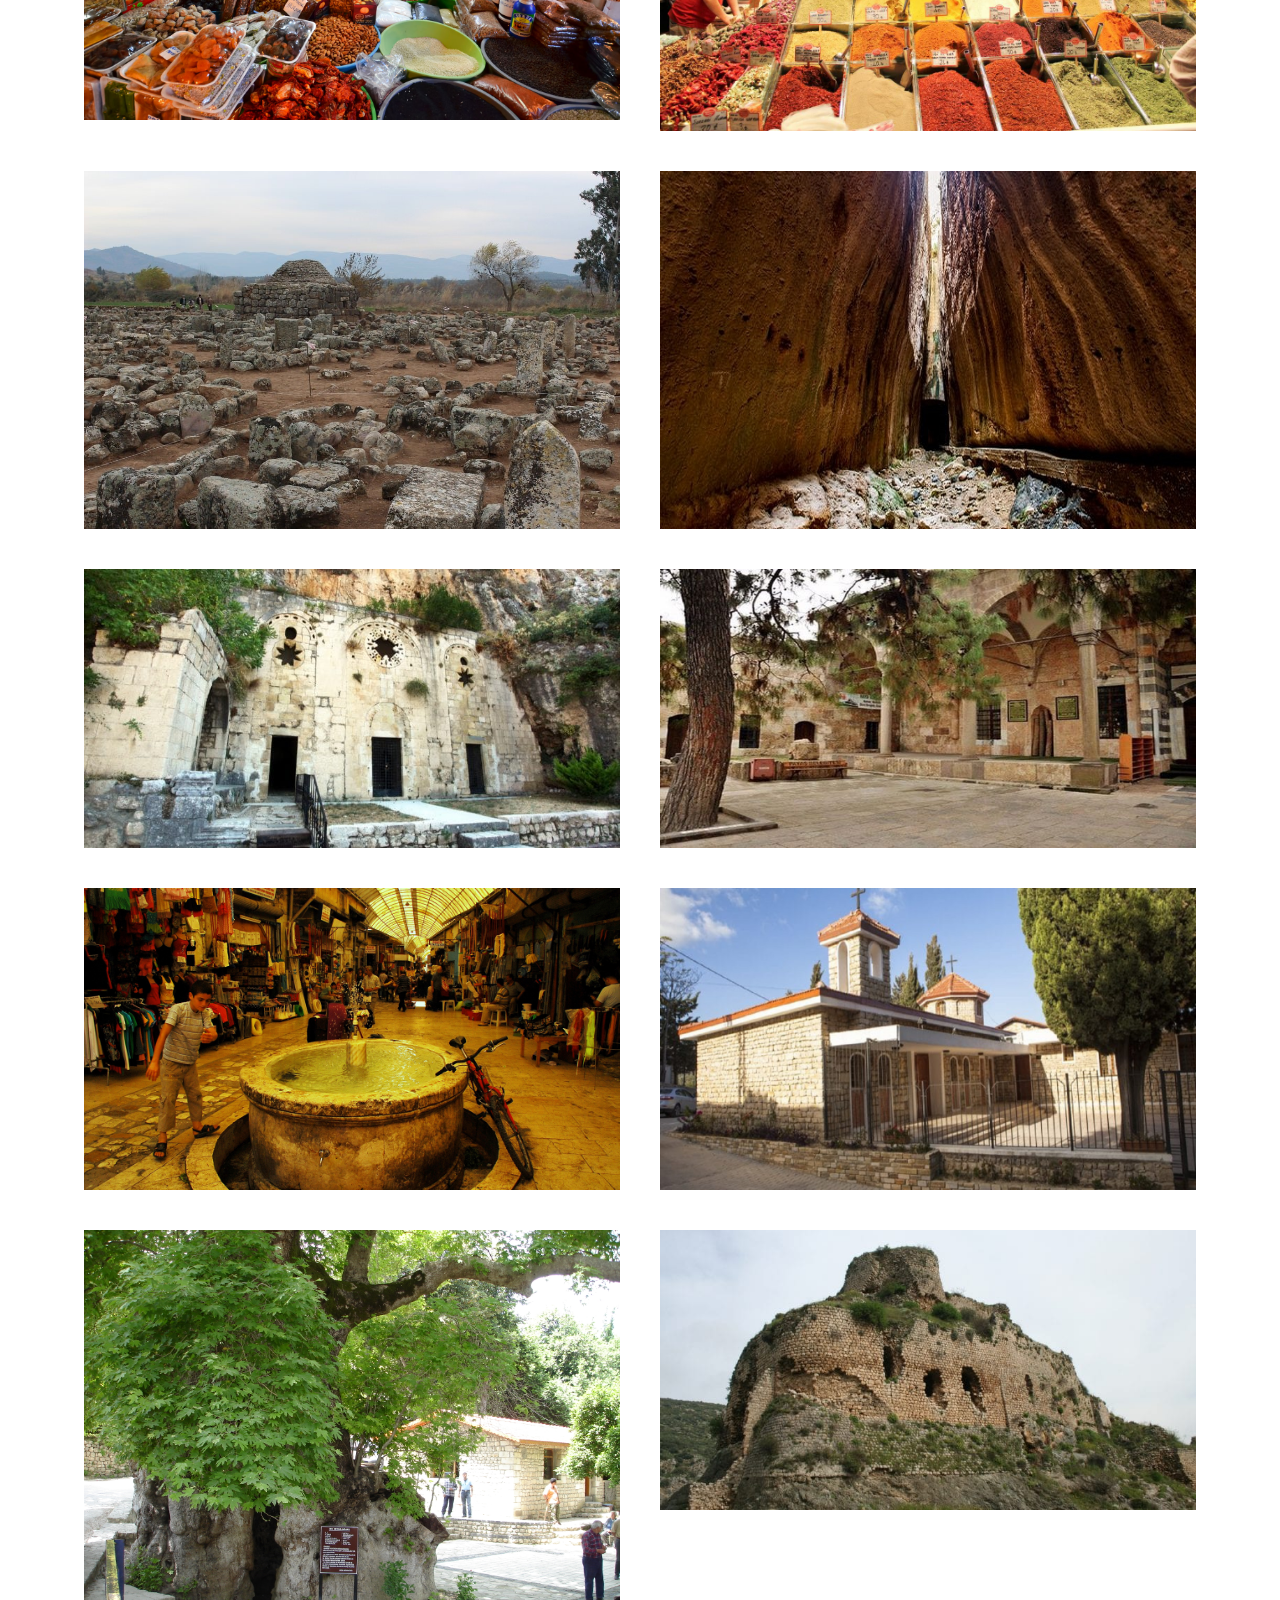
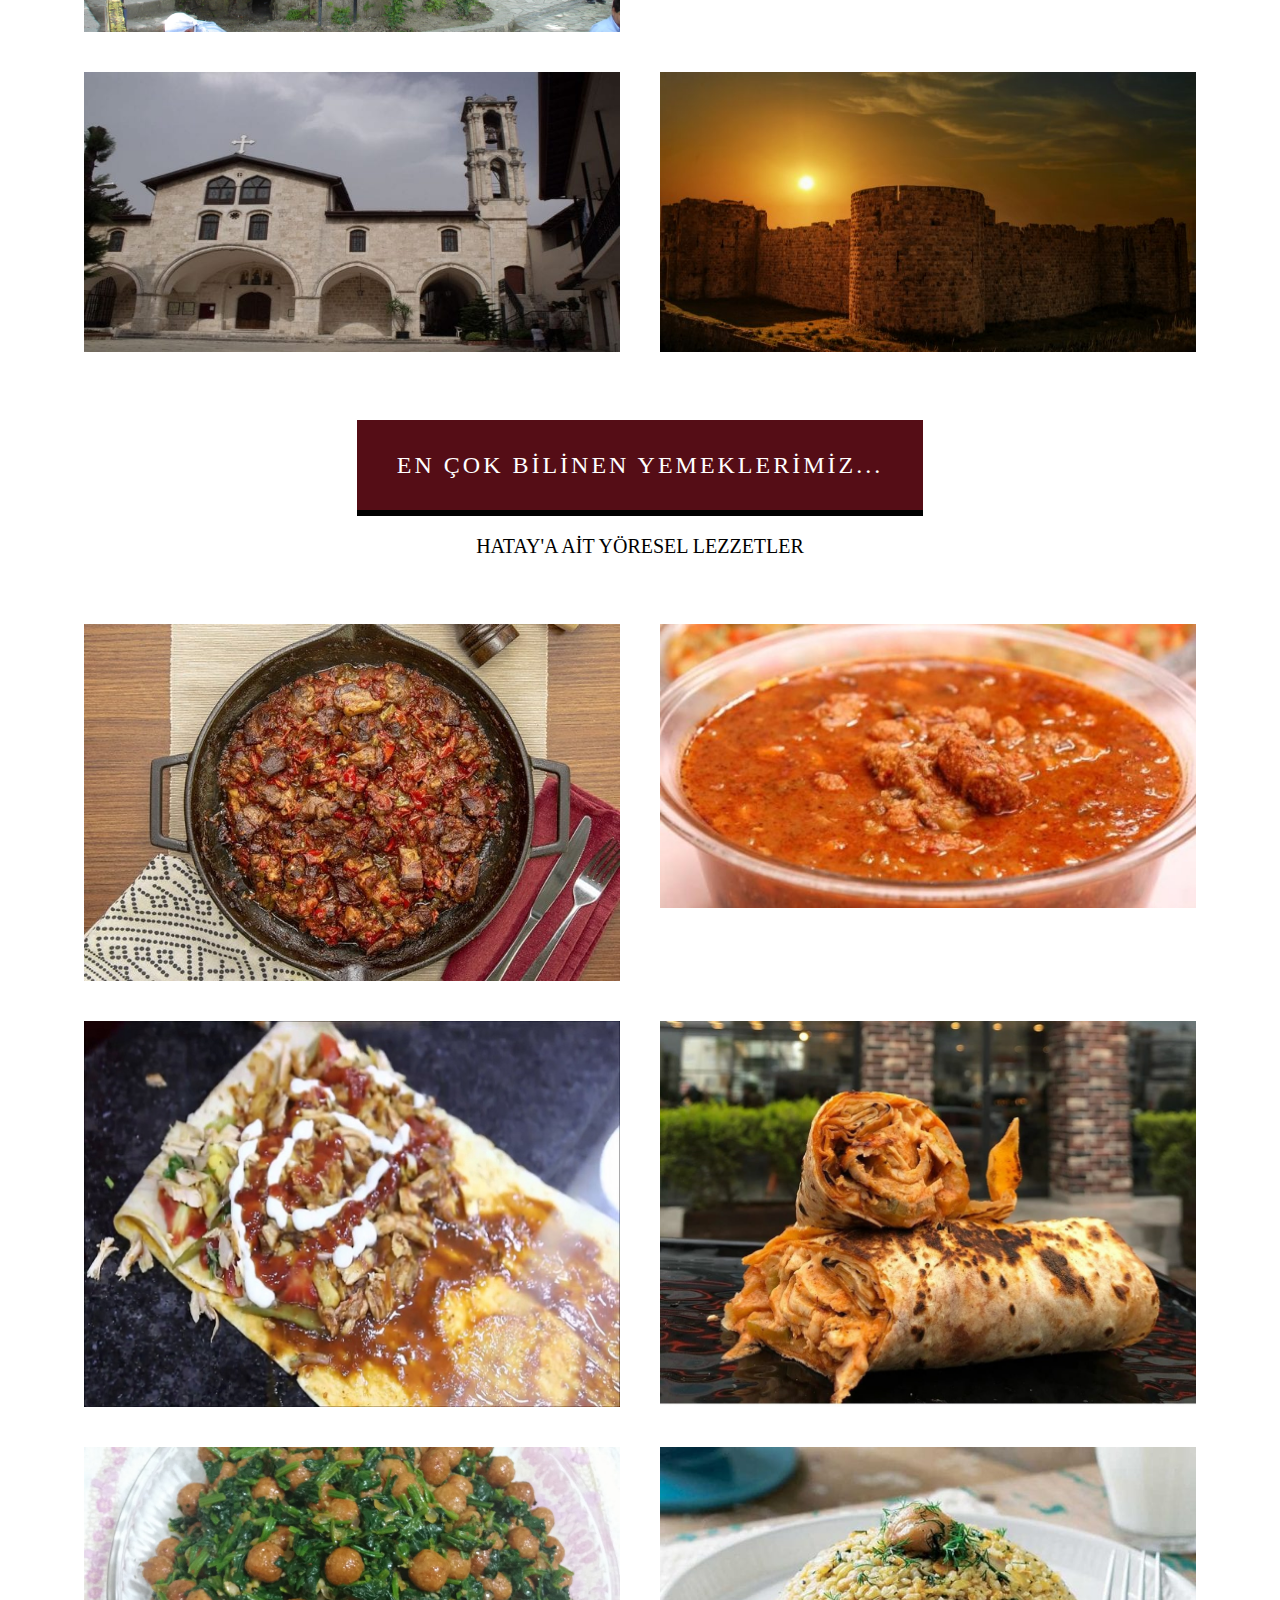
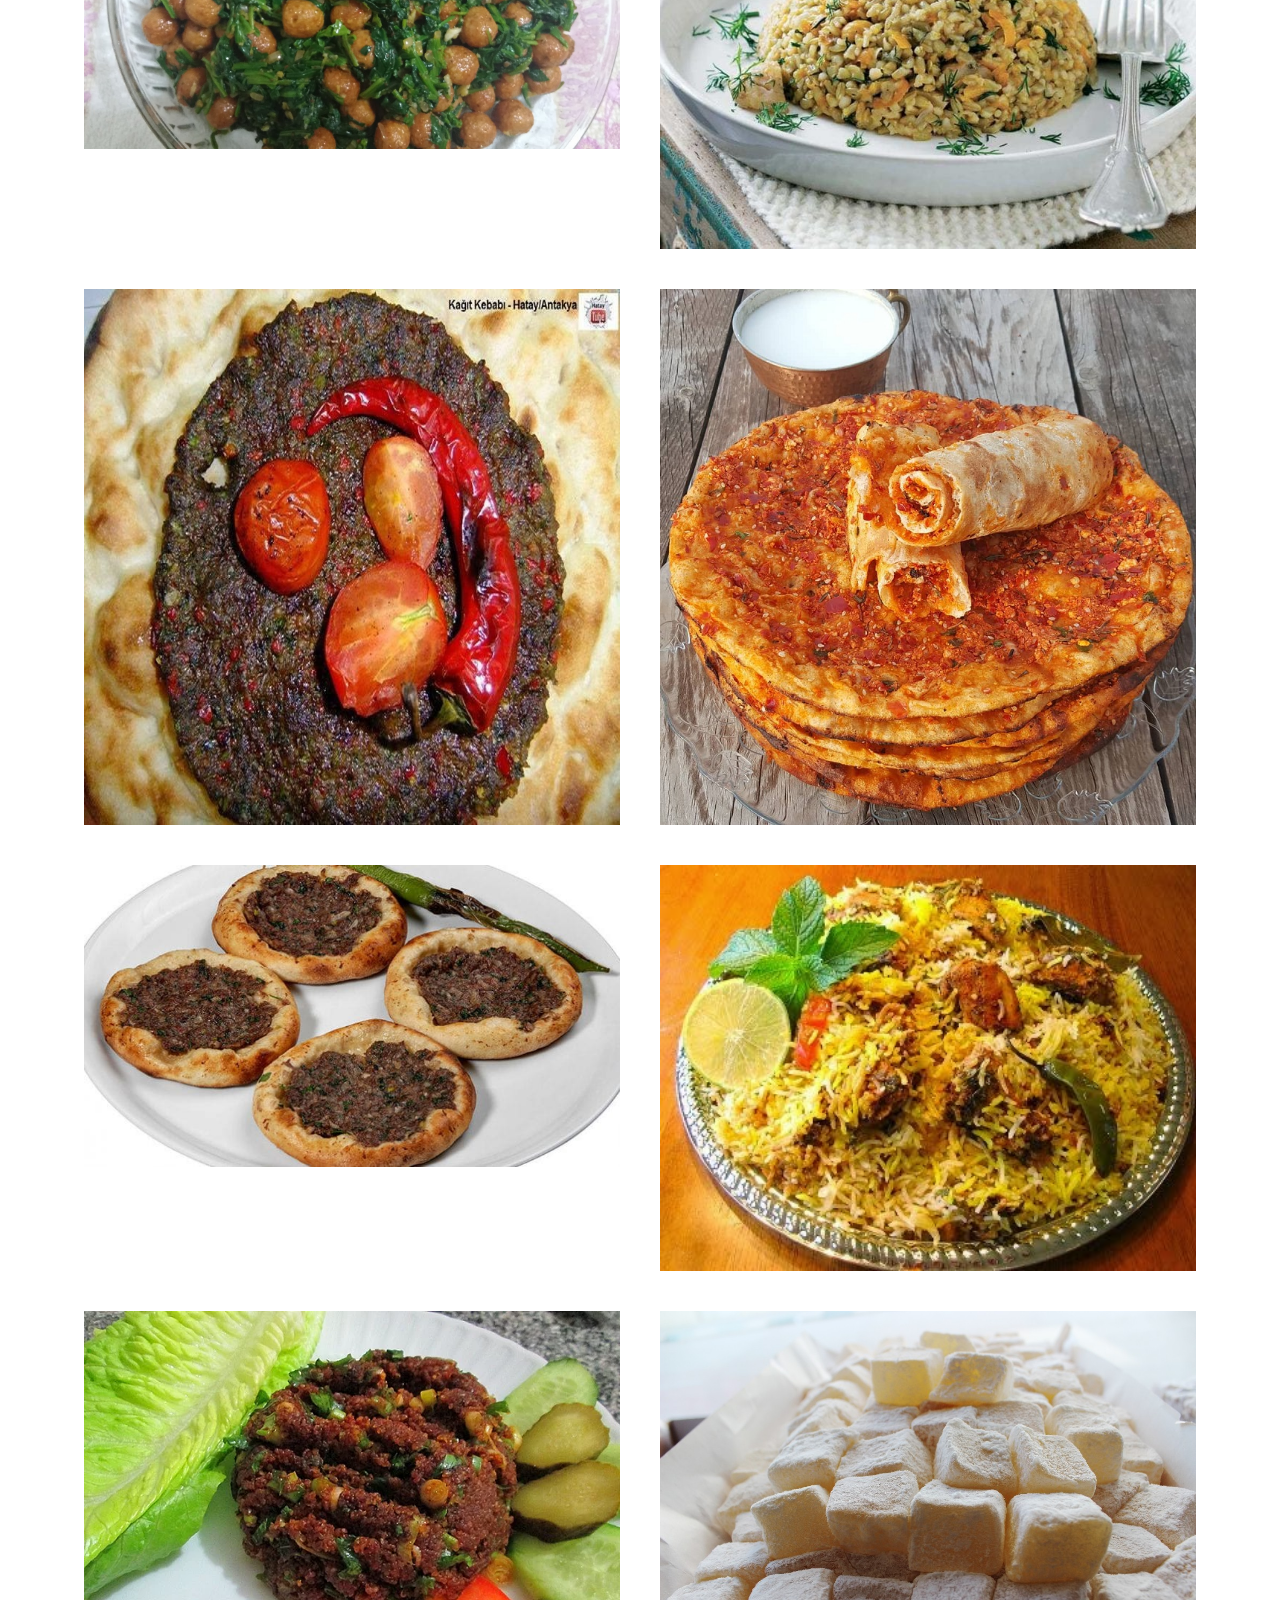
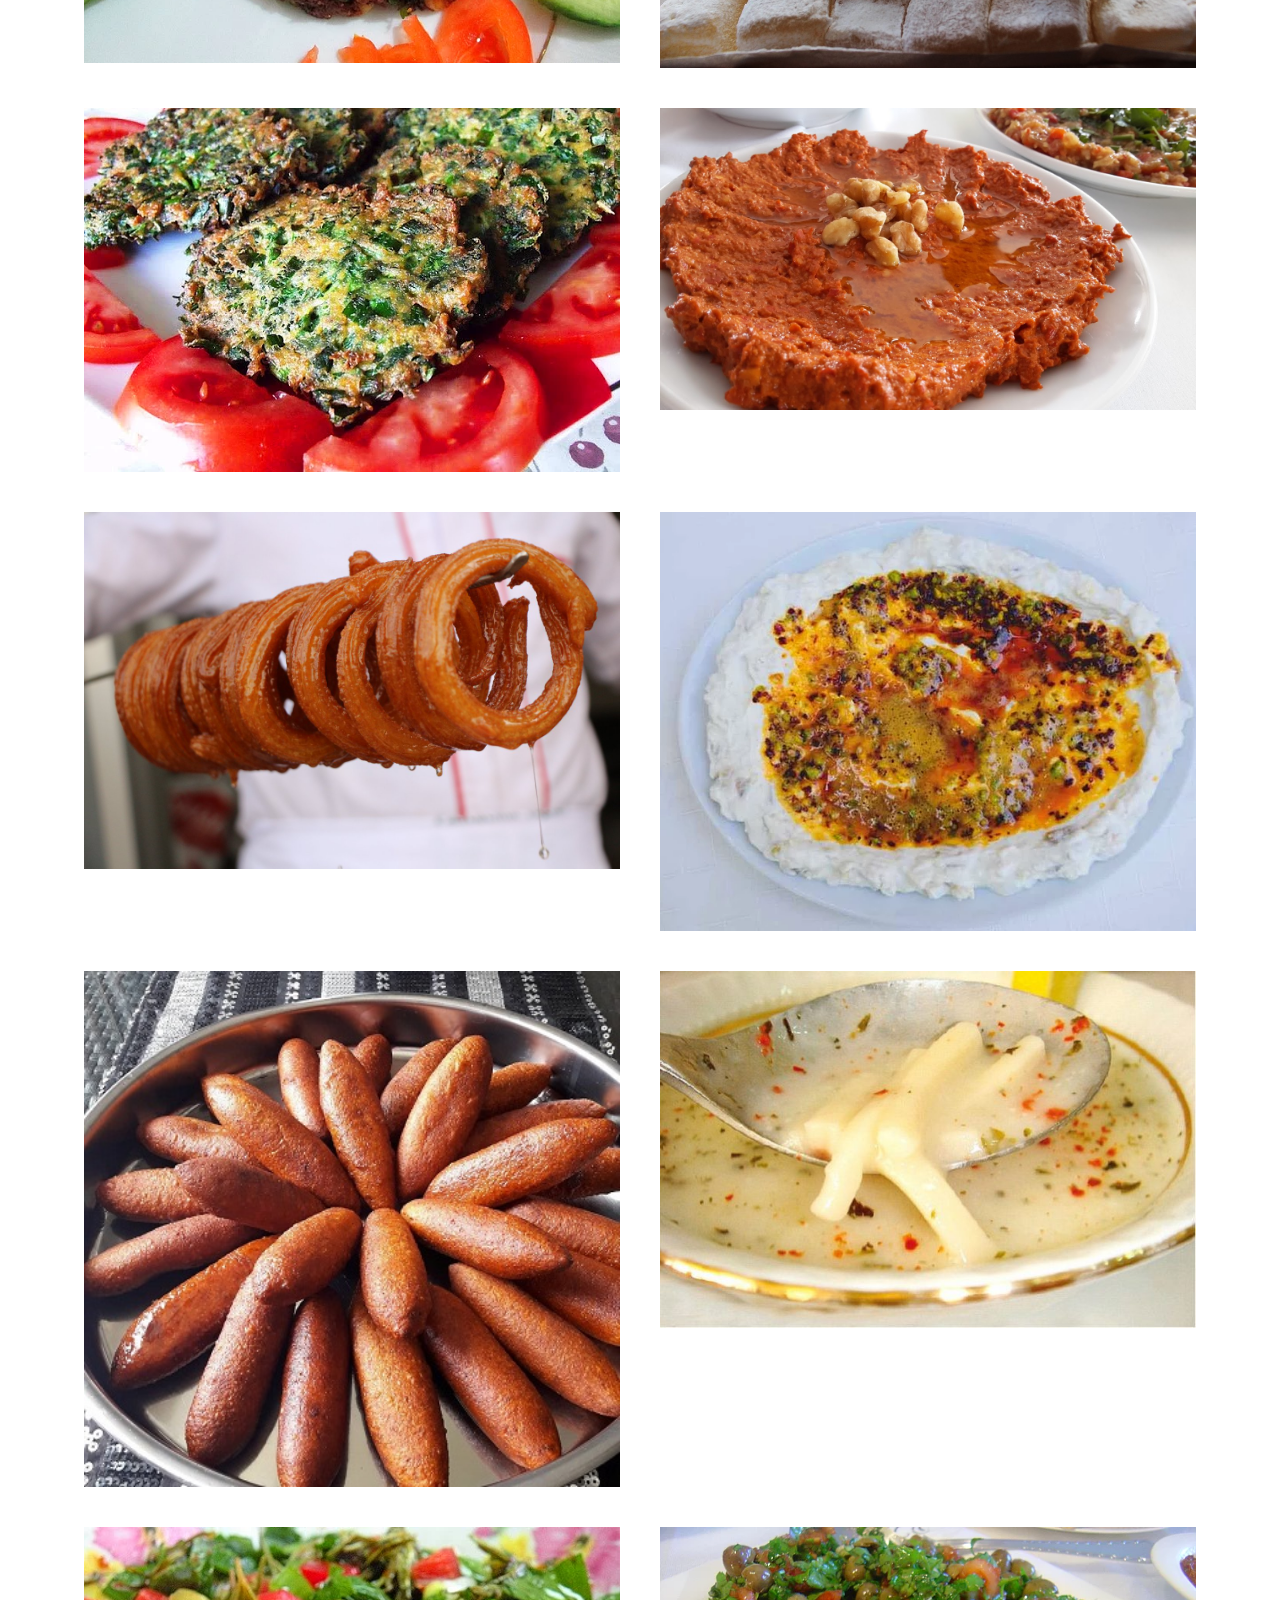
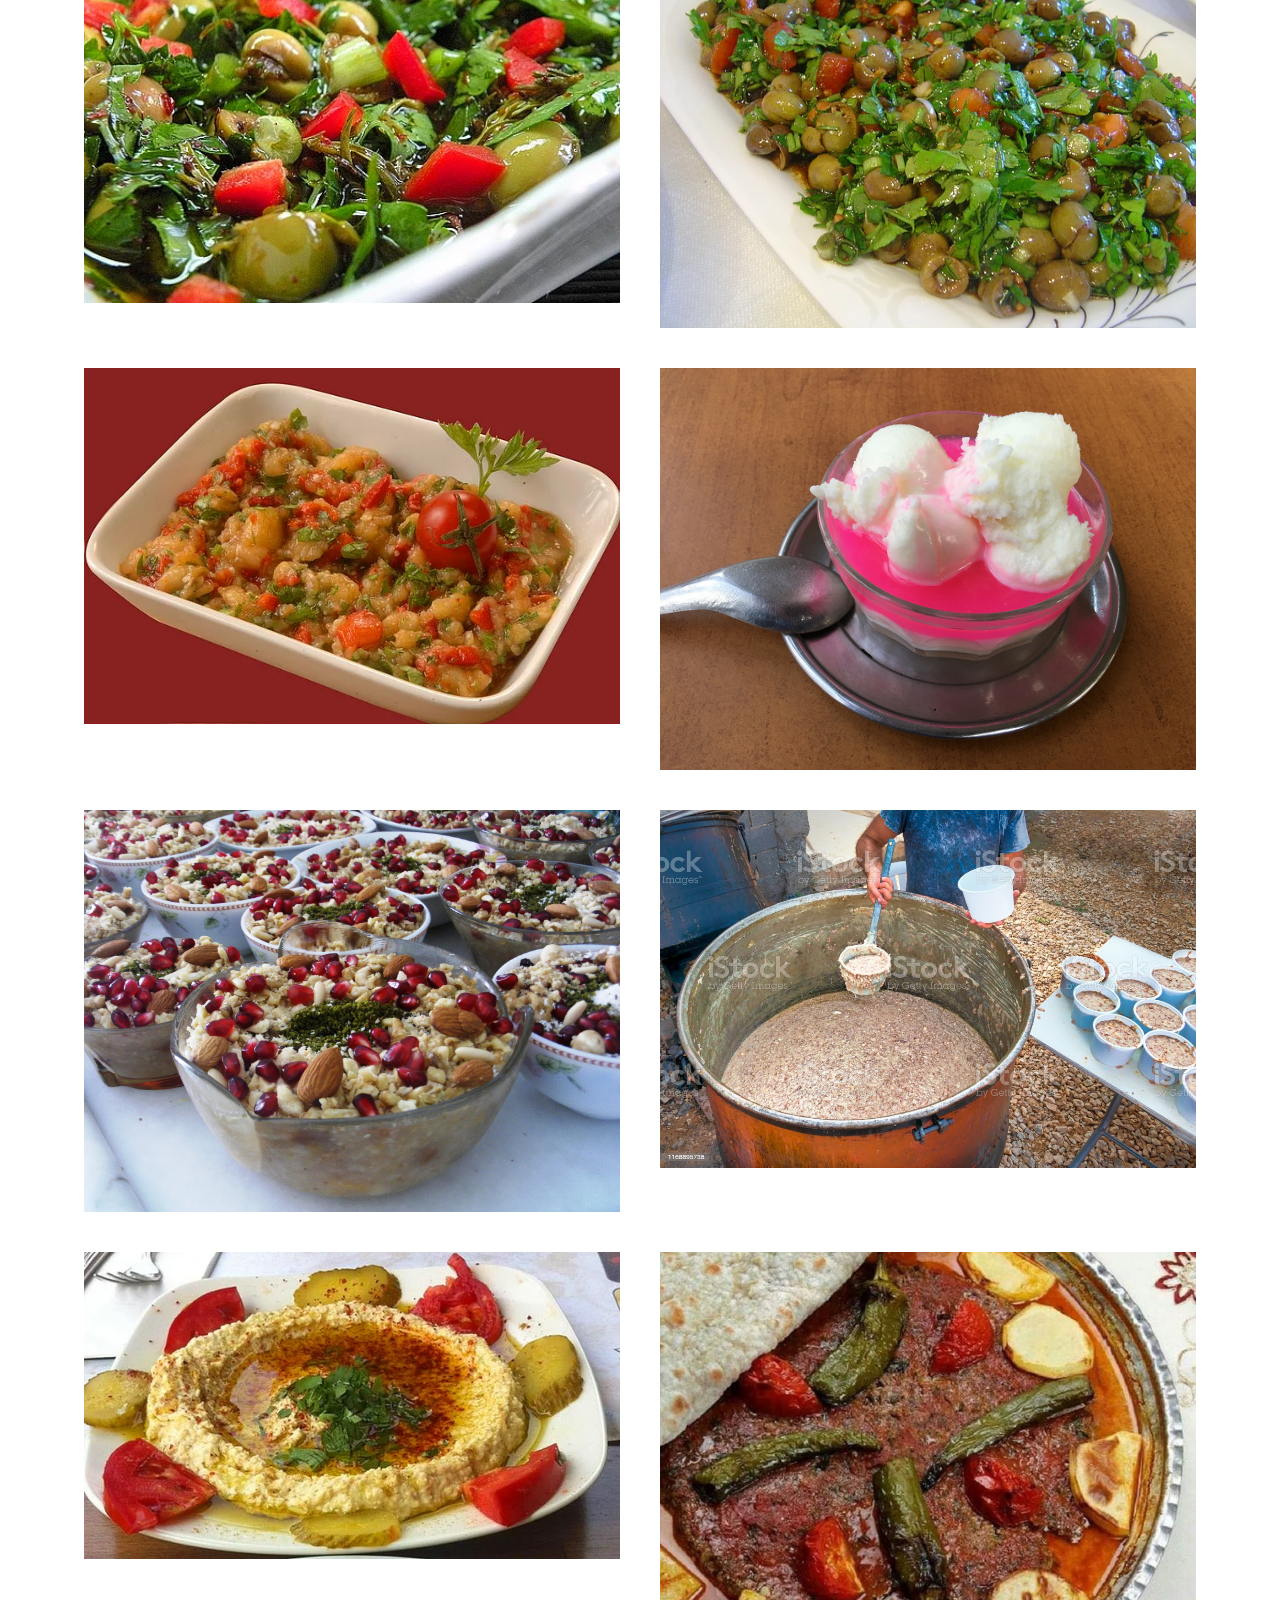
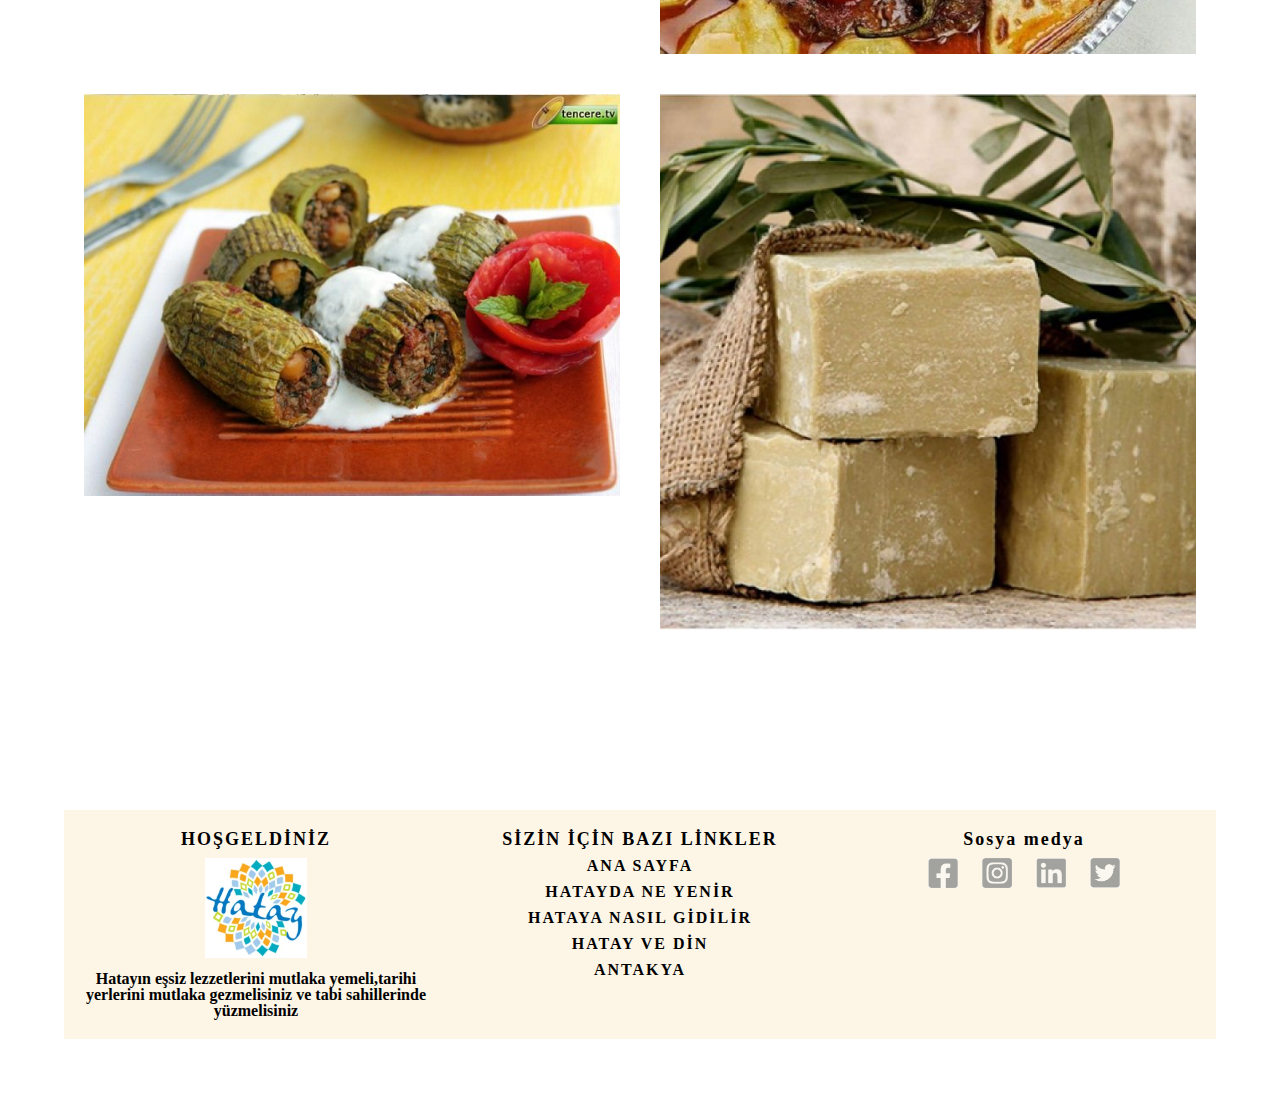
==== commit bbf9ad0b: "onbirinci gönderme" ====
--- a/index.html
+++ b/index.html
@@ -28,10 +28,10 @@
                     <li><a href="index.html">Mirasımız</a></li>
                     <li><a href="index2.html">İlgi Alanlarım</a></li>
                     <li><a href="hakkimda.html">Hakkımda</a></li>
-                    <li><a href="iletisim.html">Bana Ulaş</a></li>
-                    <li><a href="mirasimiz.html">Şehrim</a></li>
+                    <li><a href="iletisim.html" target="_blank">Bana Ulaş</a></li>
+                    <li><a href="mirasimiz.html" target="_blank">Şehrim</a></li>
                     <li><a href="ozgecmis.html">Öz Geçmişim</a></li>
-                    <li><a href="login.html">Giriş Yap</a></li>
+                    <li><a href="login.html" target="_blank">Giriş Yap</a></li>
                 </ul>
             </div>
         </div>
@@ -90,10 +90,12 @@
                                NEY
                             </h3>
                             <p>
-                                Lorem ipsum dolor sit amet consectetur adipisicing elit. 
-                                Repudiandae molestias doloremque hic similique beatae commodi placeat.
+                                Ney üflemeli bir çalgıdır.
+                                Kamıştan yapılmıştır. Farklı toplumlarda farklı isimlerle anılır.
+                                Kaşgarlı Mahmut, Divân-ı Lügati't-Türk adlı Türk kültür ve dilini anlatan eserinde, Sagu denilen, 
+                                "Erler" için düzenlenen, ölüm, erdem ve acıları anlatan törenlerde kullanıldığını aktarmıştır.
                             </p>
-                            <a href="#" class="btnDetails">link verilecek</a><br><br>
+                            <a href="#" class="btnDetails">Tarifi</a><br><br>
                         </div>
                     </div>
 
@@ -110,11 +112,11 @@
                                 KÜNEFE
                             </h3>
                             <p>
-                                Lorem ipsum dolor sit amet consectetur adipisicing elit. 
-                                Repudiandae molestias doloremque hic similique beatae commodi placeat.
+                                Herkesin deneyimlediği bir tat bunu gerçek ustalarından yemeyi denemelisiniz,
+                                gerçek ustalardan tarflere bakmalısın
                             </p>
                             
-                            <a href="#" class="btnDetails">link verilecek</a>
+                            <a href="#" class="btnDetails">Tarifi</a>
                            <br><br>
                         </div>
                     </div>
@@ -132,10 +134,13 @@
                                     CARRA PEYNİRİ
                             </h3>
                             <p>
-                                Lorem ipsum dolor sit amet consectetur adipisicing elit. 
-                                Repudiandae molestias doloremque hic similique beatae commodi placeat.
+                                Hatay yöresine ait olan carra peyniri diğer adıyla küp peyniri  
+                                tamamen el yapımı olup doğal olarak elde edilip hiçbir katkı maddesi 
+                                olmadan yapılmaktadır. Köylerde analarımızın kendi
+                                elleriyle caralara basıp ve belli bir 
+                                müddet bekledikten sonra elde edilen peynir çeşididir. 
                             </p>
-                            <a href="#" class="btnDetails">link verilecek</a><br><br>
+                            <a href="https://www.hatayyoresel.com/carra-peyniri-kup-1-kg" target="_blank" class="btnDetails">Tarifi</a><br><br>
                         </div>
                     </div>
 
@@ -155,10 +160,11 @@
                                ÇÖKELEK
                             </h3>
                             <p>
-                                Lorem ipsum dolor sit amet consectetur adipisicing elit. 
-                                Repudiandae molestias doloremque hic similique beatae commodi placeat.
+                                Hatay Antakya'ya özgü sürk çökelek, bol taze çeşitli baharatlarla hazırlanmış,
+                                zeytinyağı ile sunuma hazırlanan bir kahvaltılıktır. 
+                                Yöresel Hatay tatlarından olan sürk çökeleğin ana malzemesi çökelektir. 
                             </p>
-                            <a href="#" class="btnDetails">link verilecek</a><br><br>
+                            <a href="https://www.hatayyoresel.com/surk-cokelek-el-yapimi-1-adet" target="_blank" class="btnDetails">Tarifi</a><br><br>
                         </div>
                     </div>
 
@@ -175,11 +181,13 @@
                                 KÜFLÜ ÇÖKELEK
                             </h3>
                             <p>
-                                Lorem ipsum dolor sit amet consectetur adipisicing elit. 
-                                Repudiandae molestias doloremque hic similique beatae commodi placeat.
+                                Hatay yöresel lezzetlerden olan küflü çökelek Antakya mutfaklarının ve 
+                                kahvaltıların vazgeçilmezlerinden bir tanesidir. 
+                                Kendi yöremizde olan ve taze çökeleği baharatlarla harmanlayıp şekil vererek güneş 
+                                altında kuruduktan sonra kağıtlara, peçetelere sarılarak küflenmeye bırakılır.
                             </p>
                             
-                            <a href="#" class="btnDetails">link verilecek</a>
+                            <a href="https://www.hatayyoresel.com/kuflu-surk-cokelek-5-adet" target="_blank" class="btnDetails">Tarifi</a>
                            <br><br>
                         </div>
                     </div>
@@ -190,17 +198,16 @@
                     
                     <div class="item">
                         <div class="zoom">
-                            <img src="img/oruk.jpg" alt="">
+                            <img src="img/tuzdaettavuk.jpg" alt="">
                         </div>
                         <div class="itemText">
                             <h3 style="font-size: 20px;">
-                                    ORUK
+                                    Tuzda Tavuk
                             </h3>
                             <p>
-                                Lorem ipsum dolor sit amet consectetur adipisicing elit. 
-                                Repudiandae molestias doloremque hic similique beatae commodi placeat.
+                                Mutlaka denemeniz gerek bir lezzettit 
                             </p>
-                            <a href="#" class="btnDetails">link verilecek</a><br><br>
+                            <a href="#" class="btnDetails">Tarifi</a><br><br>
                         </div>
                     </div>
 
@@ -218,10 +225,10 @@
     <section id="parallax" class="sectionArea">
         <div class="parallaxTop">
             <h2 class="sectionHeader">
-                Genel Bir Bilgi Geleeck
+                ANTAKYA 
             </h2>
             <p>
-                dqdqwdqwdwdregeafrerferafe
+                BİRÇOK MEDENİYETE EV SAHİPLİĞİ YAPMIŞ BİR ŞEHİR
             </p>
         </div>
 
@@ -599,7 +606,7 @@
                 <div class="col2">
                     <div class="engineContainer">
                         <img src="img/doner2.jpeg" alt="" class="imageOver">
-                        <div class="engineOverlay2">
+                        <div class="engineOverlay">
                             <div class="engineText">DÖNER</div>
                         </div>
                     </div>
@@ -624,7 +631,7 @@
                 <div class="col2">
                     <div class="engineContainer">
                         <img src="img/firikplavi.jpg" alt="" class="imageOver">
-                        <div class="engineOverlay2">
+                        <div class="engineOverlay">
                             <div class="engineText">FİRİK PİLAVI</div>
                         </div>
                     </div>
@@ -649,7 +656,7 @@
                 <div class="col2">
                     <div class="engineContainer">
                         <img src="img/katikli.jpg" alt="" class="imageOver">
-                        <div class="engineOverlay2">
+                        <div class="engineOverlay">
                             <div class="engineText">KATIKLI</div>
                         </div>
                     </div>
@@ -674,7 +681,7 @@
                 <div class="col2">
                     <div class="engineContainer">
                         <img src="img/kepsepilavi.jpg" alt="" class="imageOver">
-                        <div class="engineOverlay2">
+                        <div class="engineOverlay">
                             <div class="engineText">KEPSE PİLAVI</div>
                         </div>
                     </div>
@@ -699,7 +706,7 @@
                 <div class="col2">
                     <div class="engineContainer">
                         <img src="img/lokum.jpg" alt="" class="imageOver">
-                        <div class="engineOverlay2">
+                        <div class="engineOverlay">
                             <div class="engineText">YAYLADAĞI LOKUMU</div>
                         </div>
                     </div>
@@ -724,7 +731,7 @@
                 <div class="col2">
                     <div class="engineContainer">
                         <img src="img/muhammarra.jpg" alt="" class="imageOver">
-                        <div class="engineOverlay2">
+                        <div class="engineOverlay">
                             <div class="engineText">MUHAMMARA</div>
                         </div>
                     </div>
@@ -749,7 +756,7 @@
                 <div class="col2">
                     <div class="engineContainer">
                         <img src="img/mutebbel.jpg" alt="" class="imageOver">
-                        <div class="engineOverlay2">
+                        <div class="engineOverlay">
                             <div class="engineText">MÜTEBBEL</div>
                         </div>
                     </div>
@@ -763,9 +770,9 @@
             <div class="container">
                 <div class="col2">
                     <div class="engineContainer">
-                        <img src="img/tuzdaettavuk.jpg" alt="" class="imageOver">
-                        <div class="engineOverlay">
-                            <div class="engineText">TUZDA TAVUK</div>
+                        <img src="img/oruk.jpg" alt="" class="imageOver">
+                        <div class="engineOverlay">
+                            <div class="engineText">ORUK</div>
                         </div>
                     </div>
                 </div>
@@ -774,8 +781,8 @@
                 <div class="col2">
                     <div class="engineContainer">
                         <img src="img/sisperek.jpg" alt="" class="imageOver">
-                        <div class="engineOverlay2">
-                            <div class="engineText">SİS PEREK</div>
+                        <div class="engineOverlay">
+                            <div class="engineText">....</div>
                         </div>
                     </div>
                 </div>
@@ -799,7 +806,7 @@
                 <div class="col2">
                     <div class="engineContainer">
                         <img src="img/zeytinsalatasi.jpg" alt="" class="imageOver">
-                        <div class="engineOverlay2">
+                        <div class="engineOverlay">
                             <div class="engineText">ZAYTİN SALATASI</div>
                         </div>
                     </div>
@@ -824,7 +831,7 @@
                 <div class="col2">
                     <div class="engineContainer">
                         <img src="img/haytalı.jpg" alt="" class="imageOver">
-                        <div class="engineOverlay2">
+                        <div class="engineOverlay">
                             <div class="engineText">HAYTALI</div>
                         </div>
                     </div>
@@ -849,7 +856,7 @@
                 <div class="col2">
                     <div class="engineContainer">
                         <img src="img/hrisi.jpg" alt="" class="imageOver">
-                        <div class="engineOverlay2">
+                        <div class="engineOverlay">
                             <div class="engineText">HİRİSİ</div>
                         </div>
                     </div>
@@ -874,7 +881,7 @@
                 <div class="col2">
                     <div class="engineContainer">
                         <img src="img/tepsikebap.jpeg" alt="" class="imageOver">
-                        <div class="engineOverlay2">
+                        <div class="engineOverlay">
                             <div class="engineText">TEPSİ KEBAP</div>
                         </div>
                     </div>
@@ -899,7 +906,7 @@
                 <div class="col2">
                     <div class="engineContainer">
                         <img src="img/harsabunu.jpg" alt="" class="imageOver">
-                        <div class="engineOverlay2">
+                        <div class="engineOverlay">
                             <div class="engineText">ĞAR SABUNU</div>
                         </div>
                     </div>
@@ -921,15 +928,14 @@
                 <div class="footerItem">
 
                     <h3>
-                        MERhaba utku
+                        HOŞGELDİNİZ
                     </h3>
 
                     <a href="index.html"><img src="img/logo.png" alt=""></a>
 
-                    <p>
-                        Lorem ipsum dolor sit amet consectetur.
-                        Lorem ipsum dolor sit amet consectetur.
-                        Lorem ipsum dolor sit amet consectetur.
+                    <p style="padding-top: 10px;">
+                        Hatayın eşsiz lezzetlerini mutlaka yemeli,tarihi yerlerini mutlaka gezmelisiniz
+                        ve tabi sahillerinde yüzmelisiniz
                     </p>
                 </div>
 
@@ -940,15 +946,16 @@
                 <div class="footerItem">
 
                     <h3>
-                        Links
+                        SİZİN İÇİN BAZI LİNKLER
                     </h3>
 
                     <ul class="footerLinks">
-                        <li><a href="">isim1</a></li>
-                        <li><a href="">isim12</a></li>
-                        <li><a href="">isim13</a></li>
-                        <li><a href="">isim14</a></li>
-                        <li><a href="">isim15</a></li>
+                        <li><a href="">ANA SAYFA</a></li>
+                        <li><a href="">HATAYDA NE YENİR</a></li>
+                        <li><a href="">HATAYA NASIL GİDİLİR</a></li>
+                        <li><a href="">HATAY VE DİN</a></li>
+                        
+                        <li><a href="">ANTAKYA</a></li>
                     </ul>
         
                 </div>
@@ -968,7 +975,6 @@
                         <li><a href=""><img src="img/instagram.png" alt=""></a></li>
                         <li><a href=""><img src="img/linkin.png" alt=""></a></li>
                         <li><a href=""><img src="img/twitter.png" alt=""></a></li>
-                        <li><a href=""><img src="img/home.png" alt=""></a></li>
                     </ul>
                 </div>
 
--- a/css/index.css
+++ b/css/index.css
@@ -226,7 +226,7 @@
     bottom: 0;
     left: 1000;
     right: 0;
-    background-color: rgba(80, 13, 22, .4);
+    background-color: rgba(114, 3, 17, 0.644);
     overflow: hidden;
     width: 0;
     height: 100%;
@@ -290,14 +290,14 @@
 
 
 .socialLinks img{
-    width: 40px;
-    height: 40px;
+    width: 30px;
+    height: 30px;
     opacity: .5;
    padding-bottom: 10px;
    transition: .3s ease;
 }
 .socialLinks img:hover{
-    transform: scale(1.5);
+    transform: scale(1.25);
 
 }
 
@@ -312,6 +312,10 @@
     font-weight: bold;
     letter-spacing: 2px;
     transition: .3s ease;
+    
+}
+.footerLinks li{
+    margin-bottom: 10px;
 }
 
 .footerLinks a:hover {
@@ -321,8 +325,8 @@
 }
 .socialLinks li{
     display: inline-block;
-    width: 60px;
-    height: 60px;
+    width: 50px;
+    height: 50px;
 }
 
 #hakkimdaSlider{
@@ -461,6 +465,7 @@
 }
 .ourHistoryTop{
     text-align: center;
+    padding-bottom: 15px;
 
 }
 .ourHistoryBody .containerFluid{
@@ -474,6 +479,7 @@
     
 }
 .ourHistoryDate{
+    
     flex: 1;
     text-align: center;
     background-color: #500D16;
@@ -490,7 +496,7 @@
 }
 
 .ourHistoryImage{
-    flex:2;
+    flex:4;
 }
 .ourHistoryImage img{
     width: 100%;
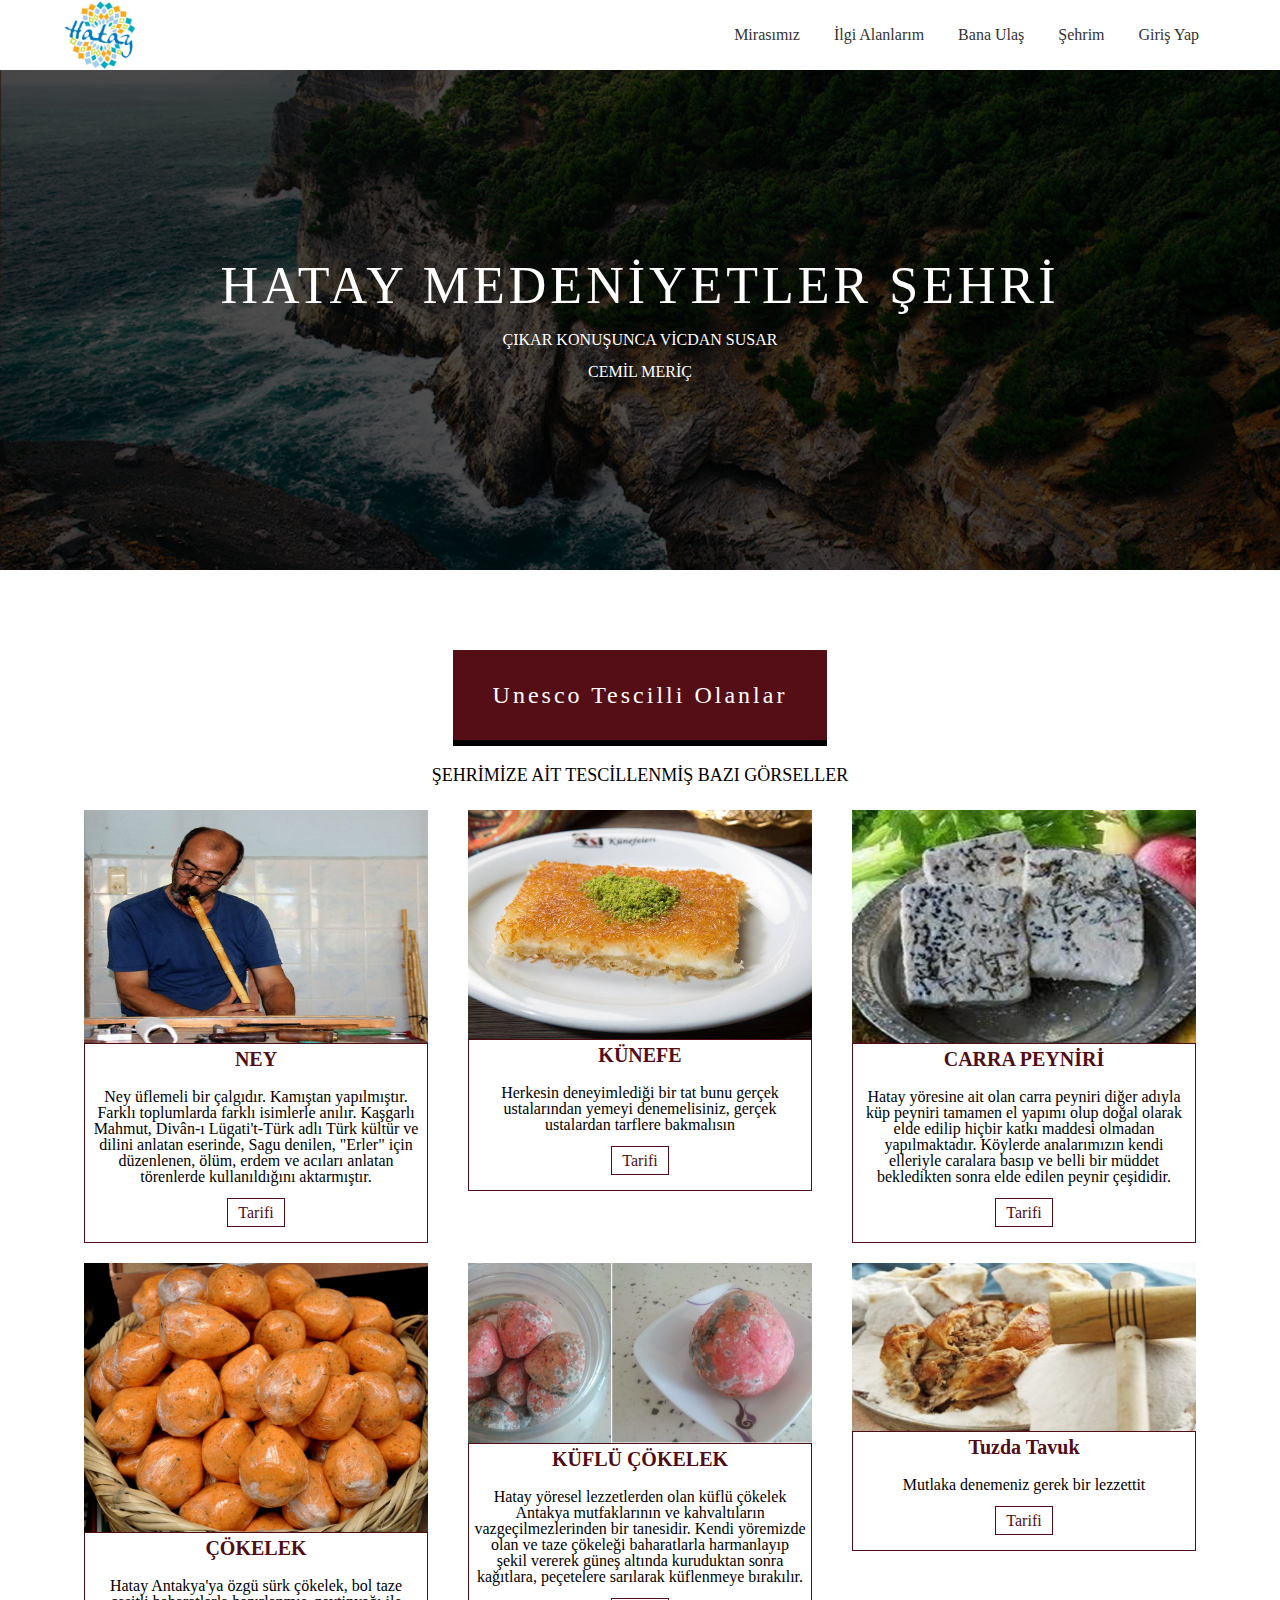
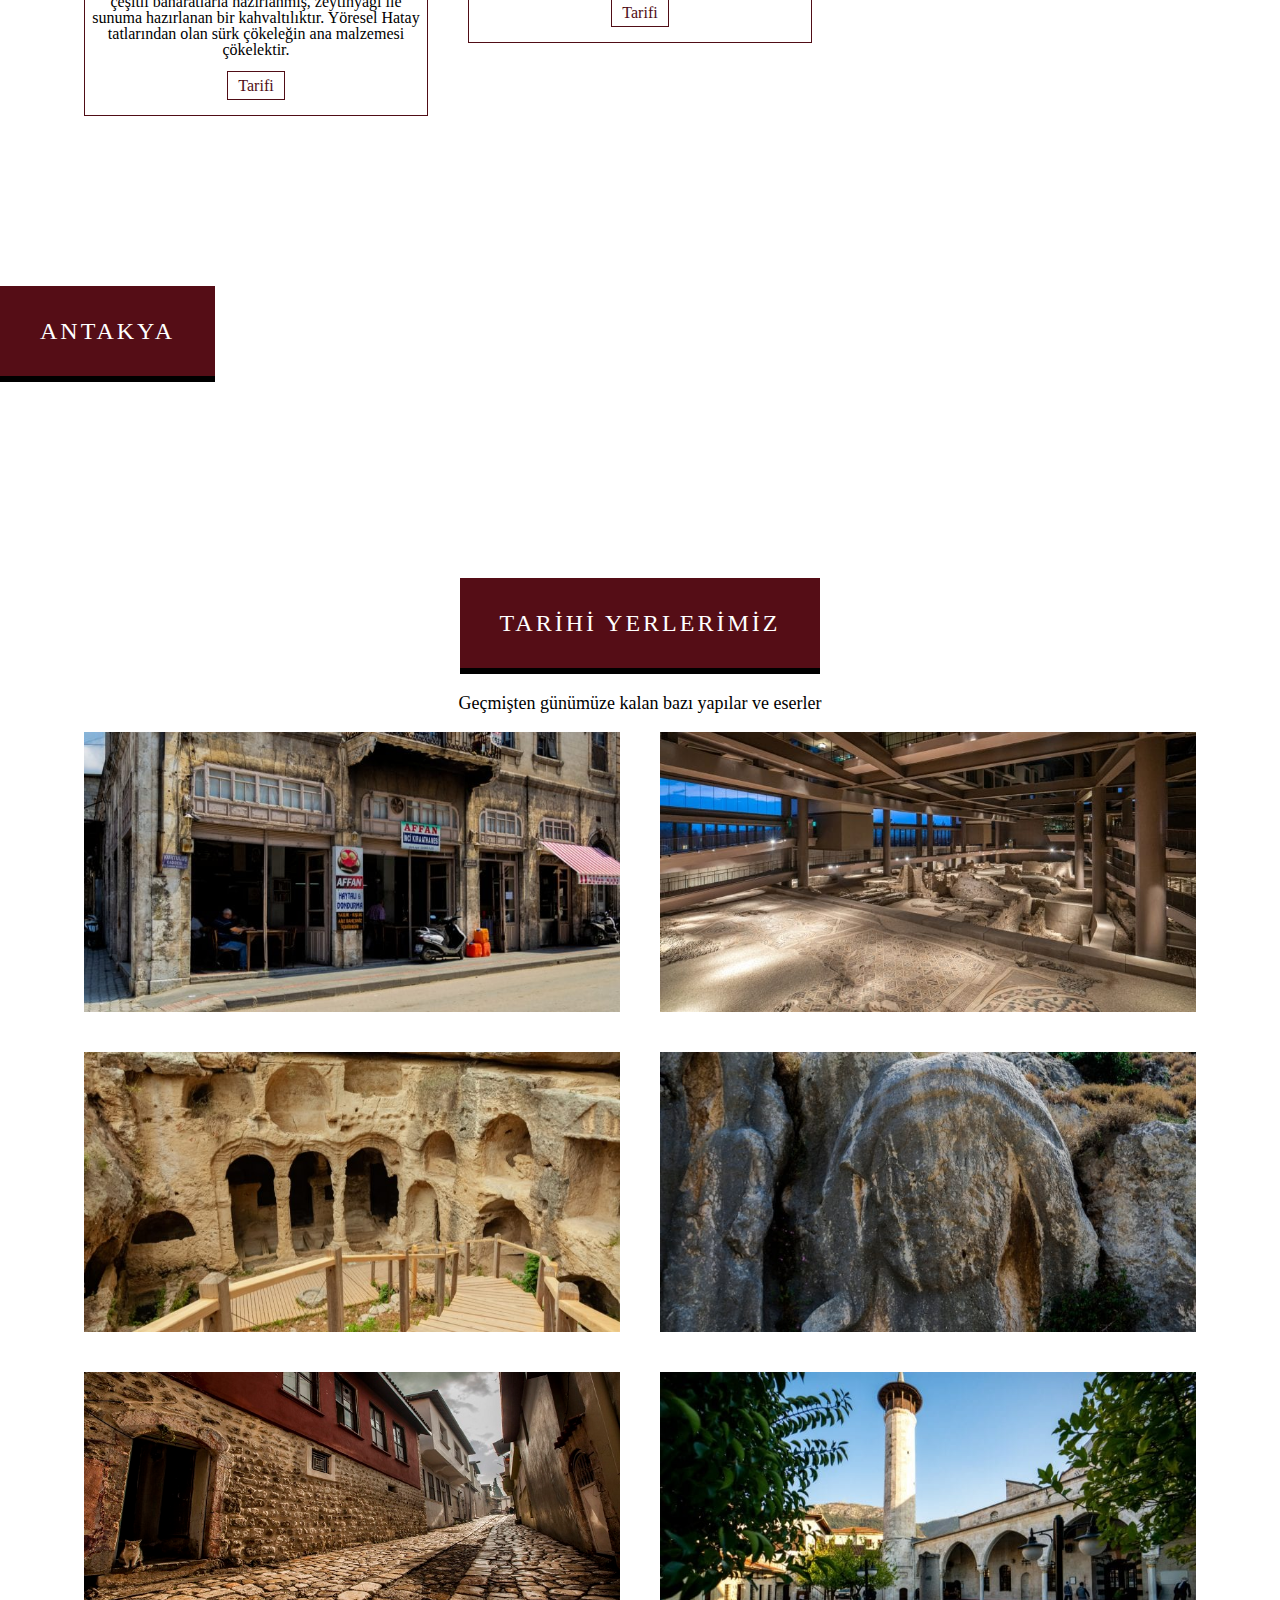
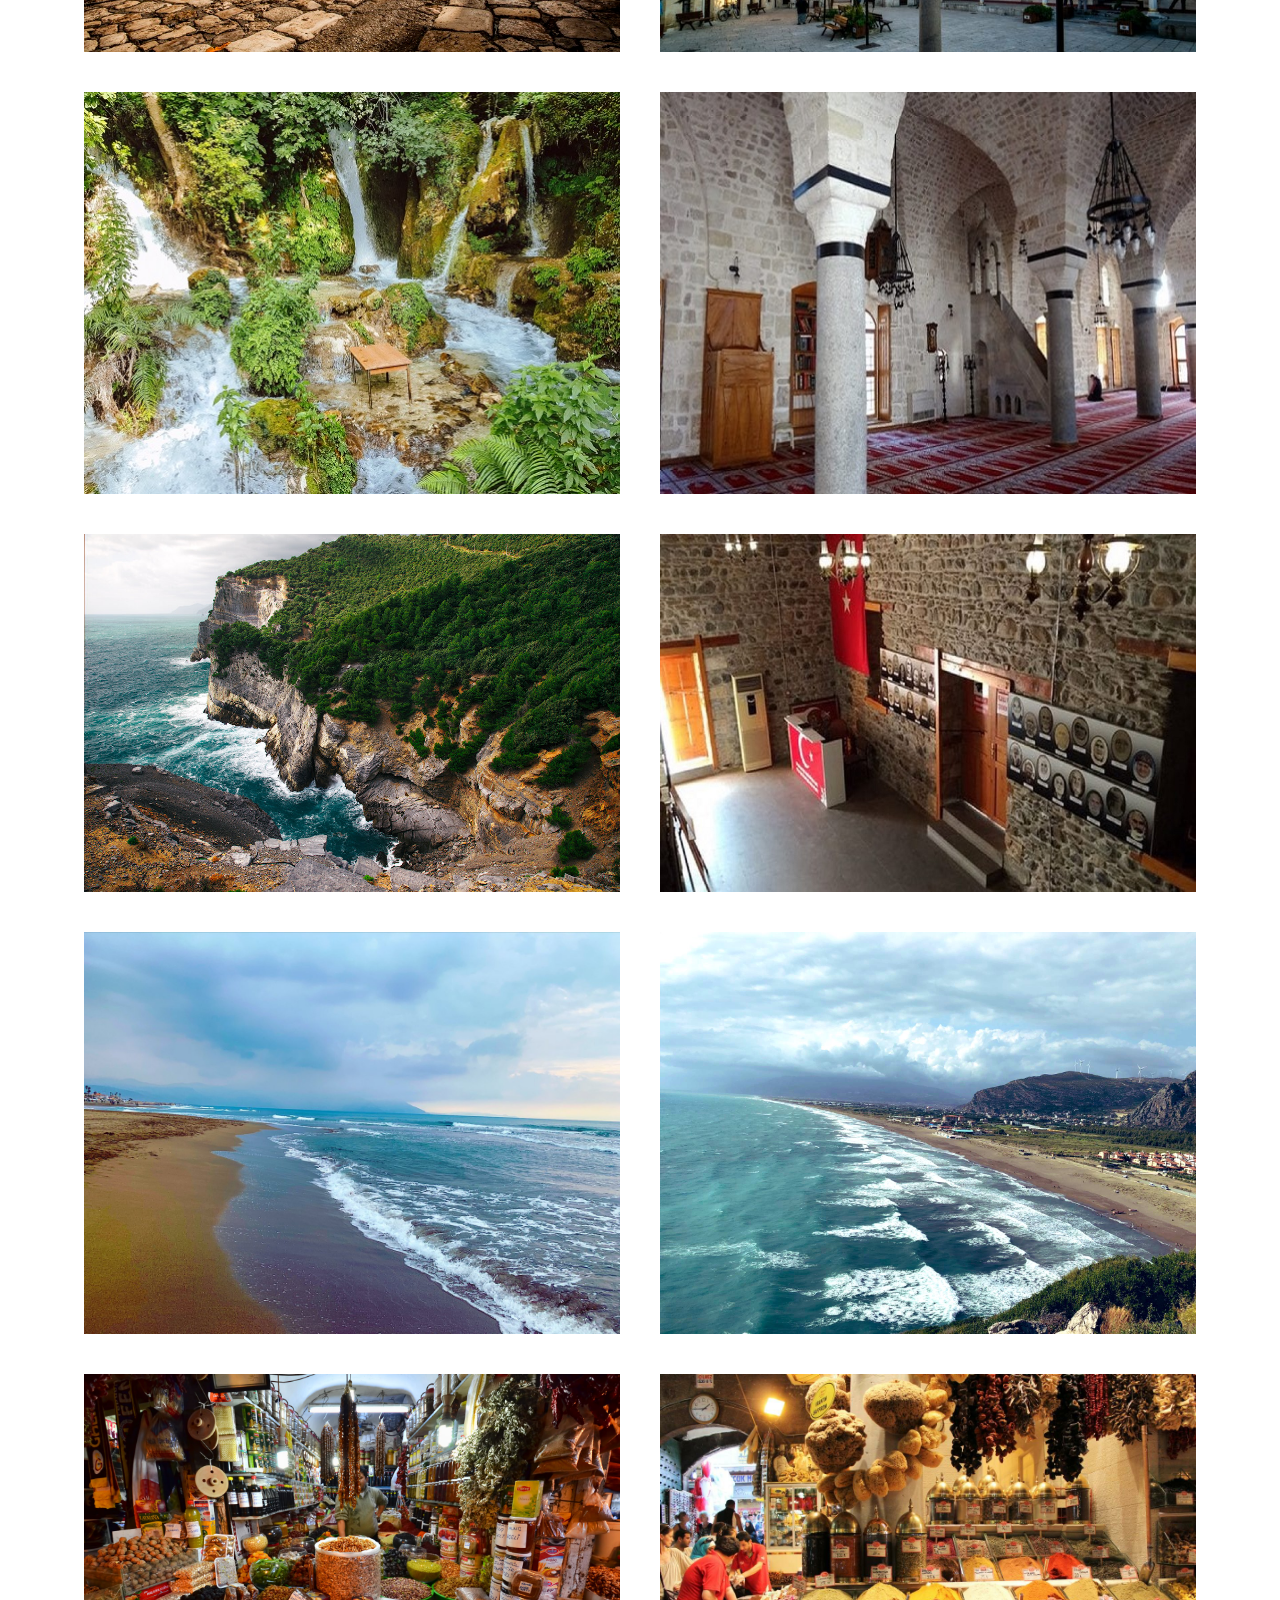
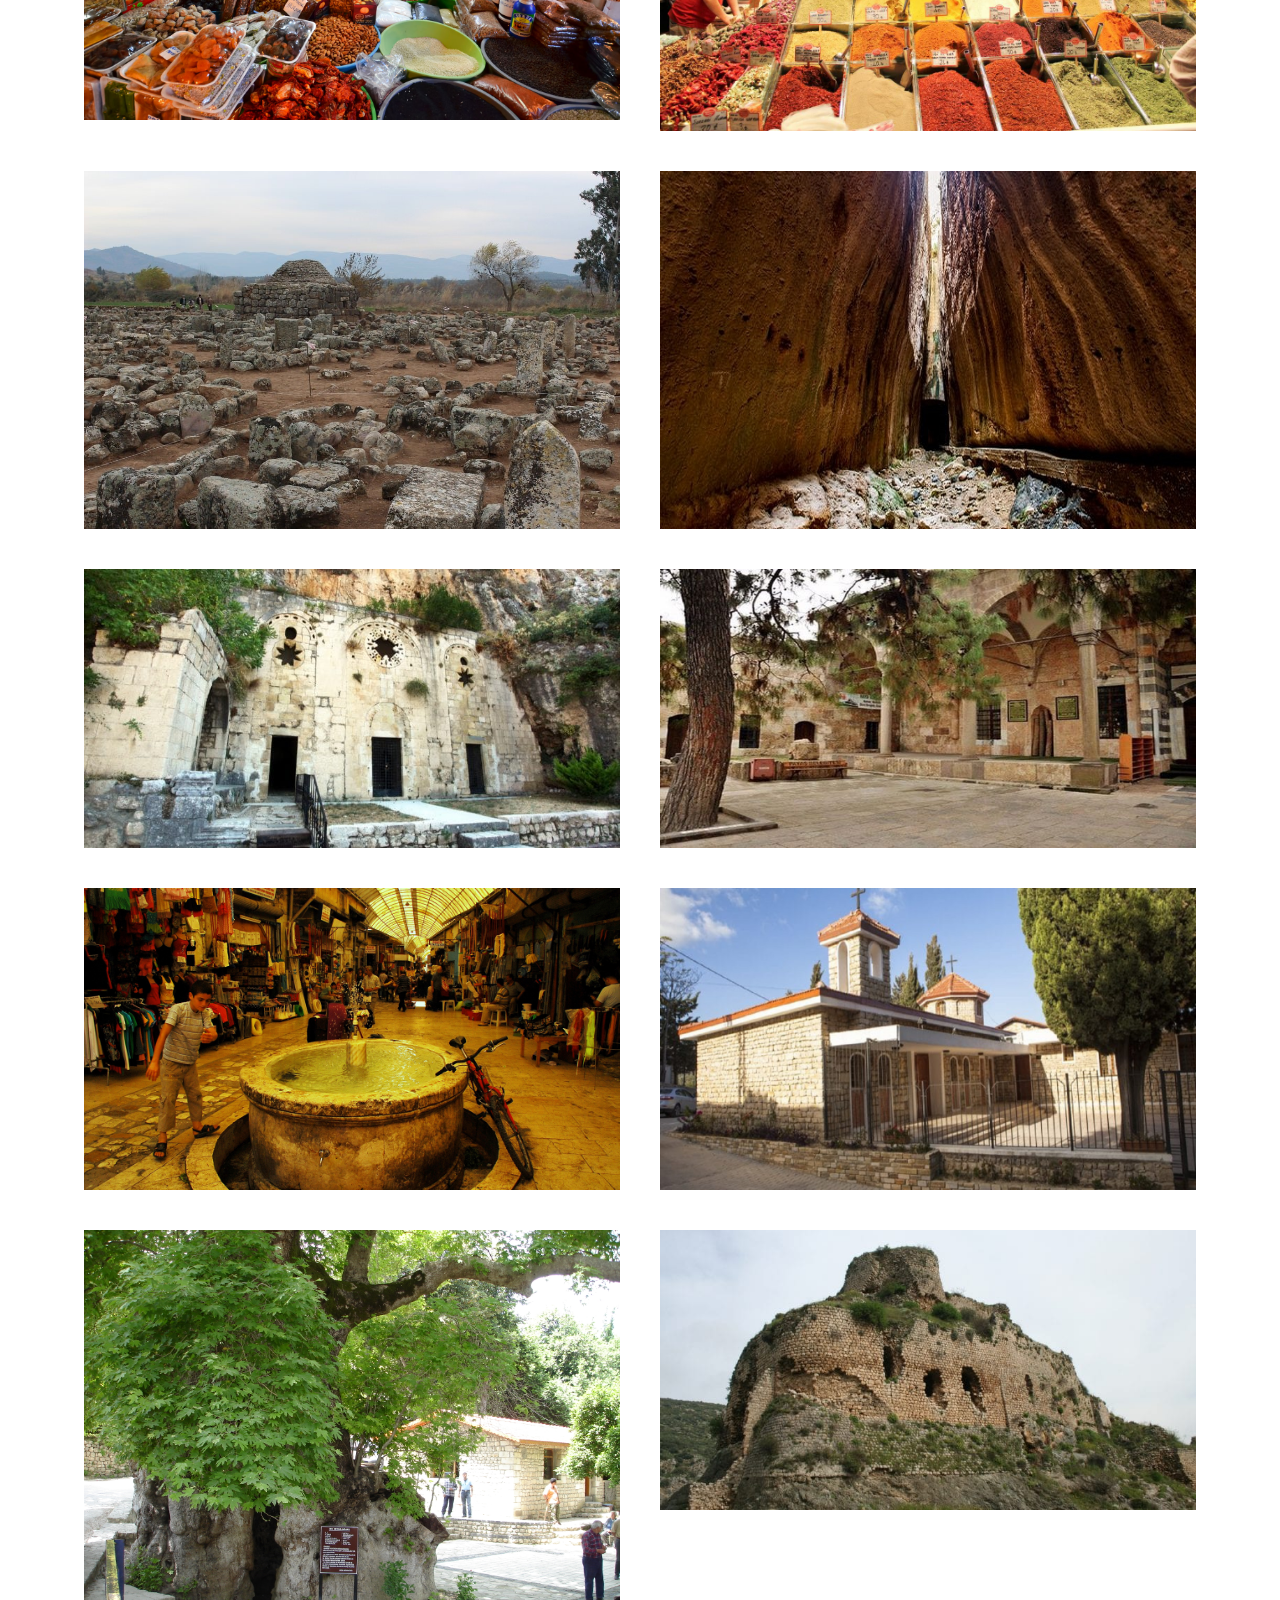
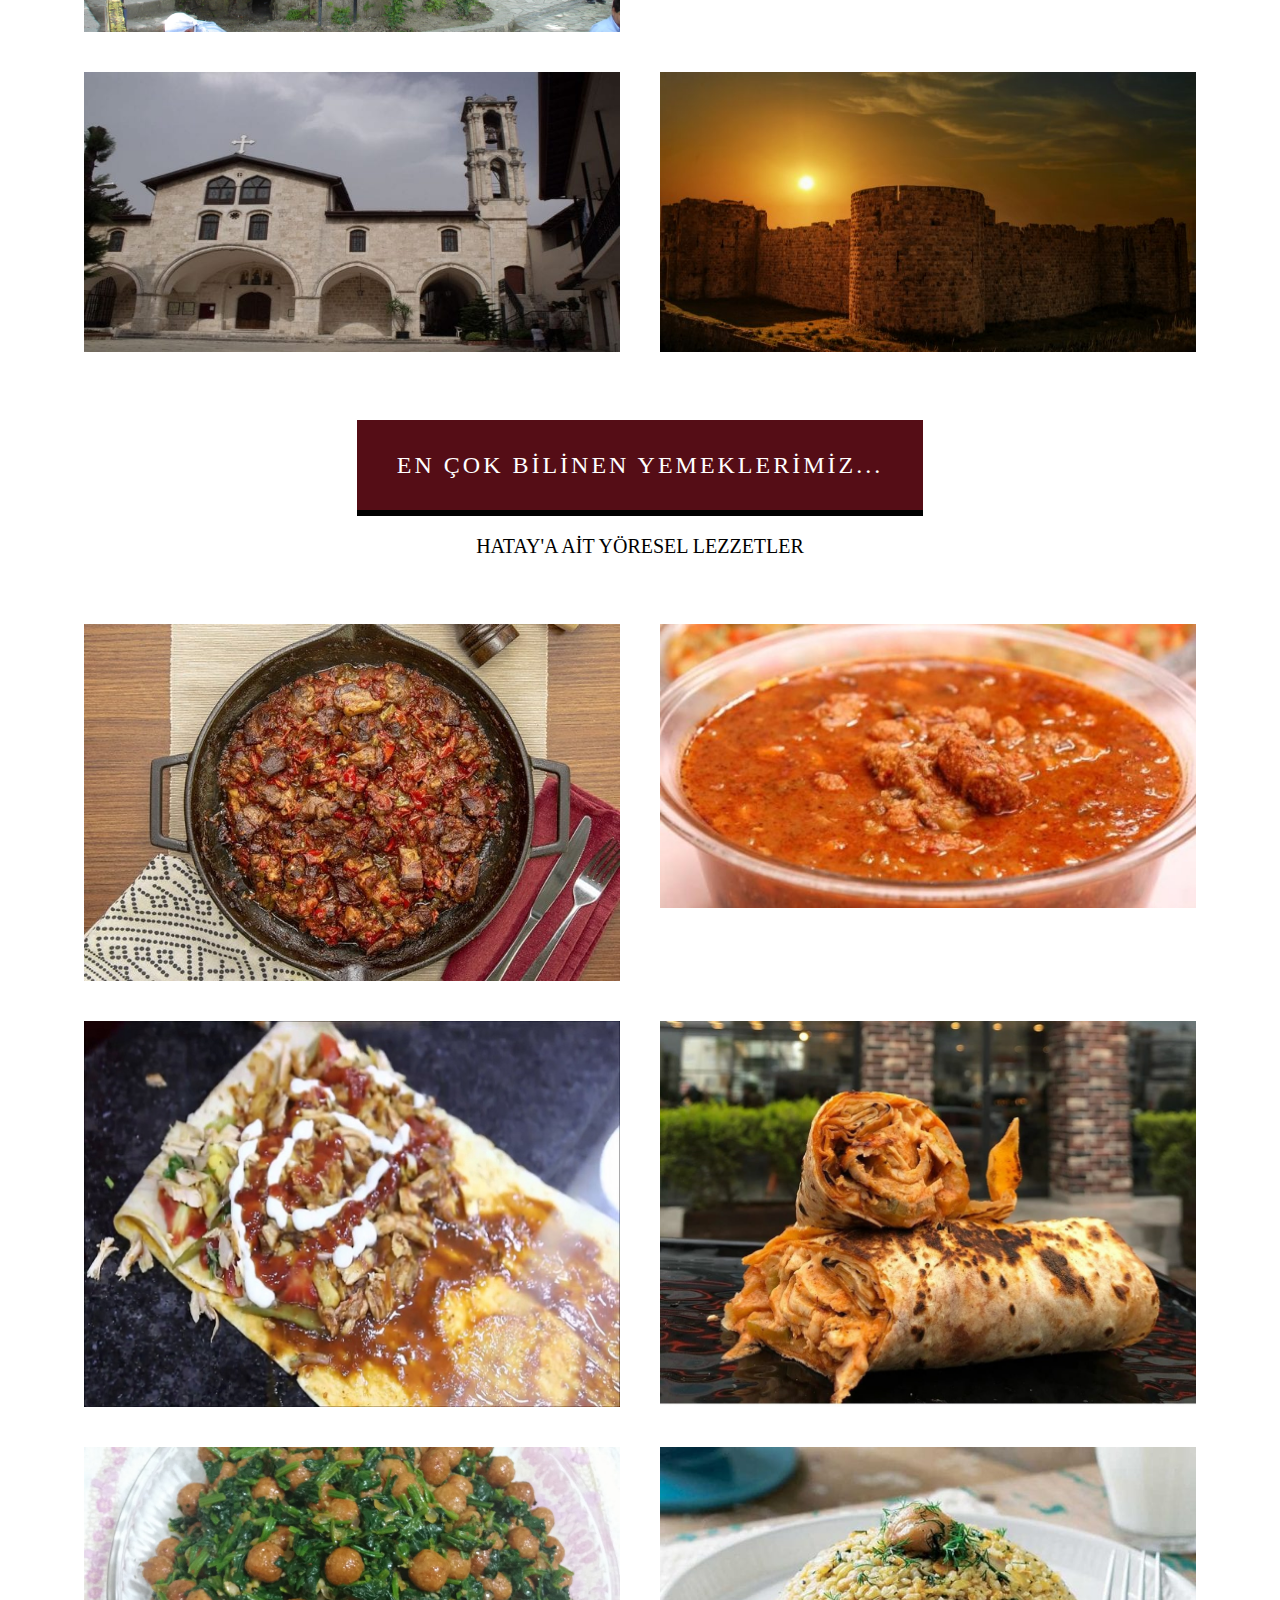
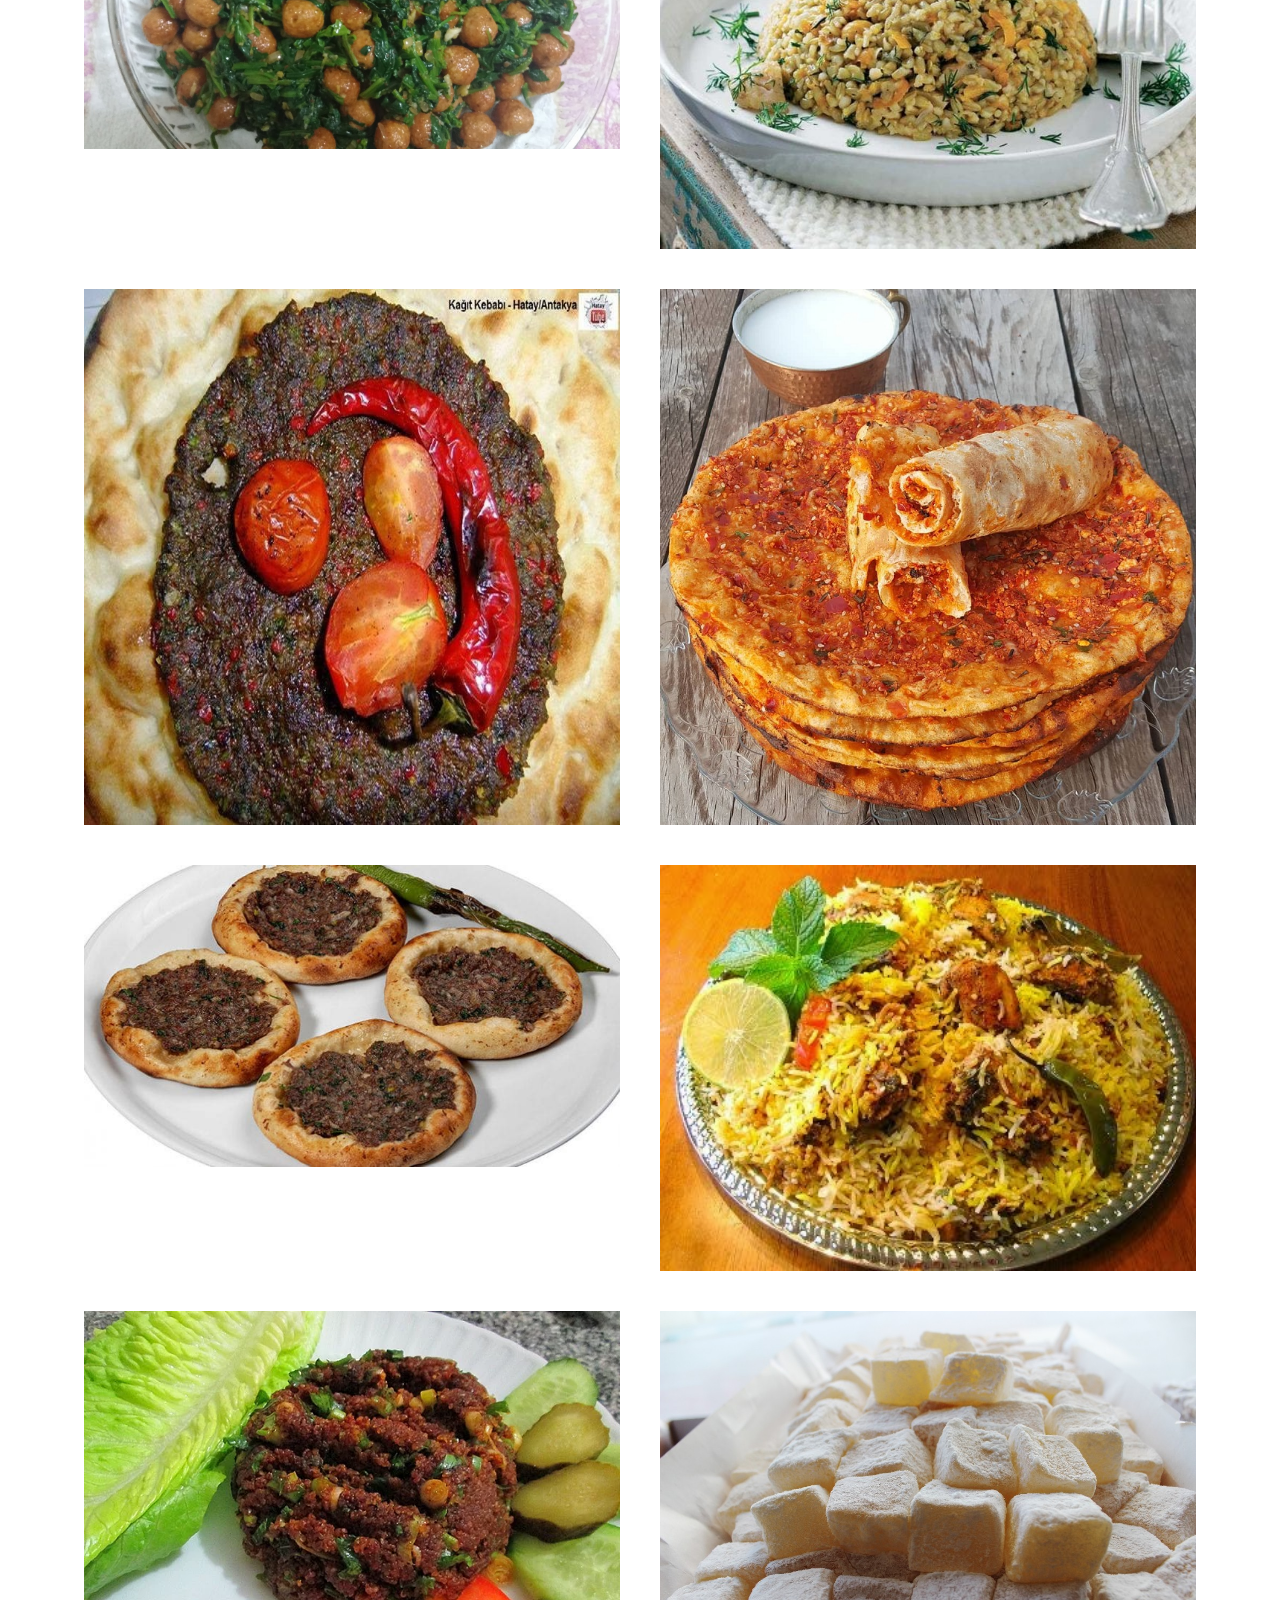
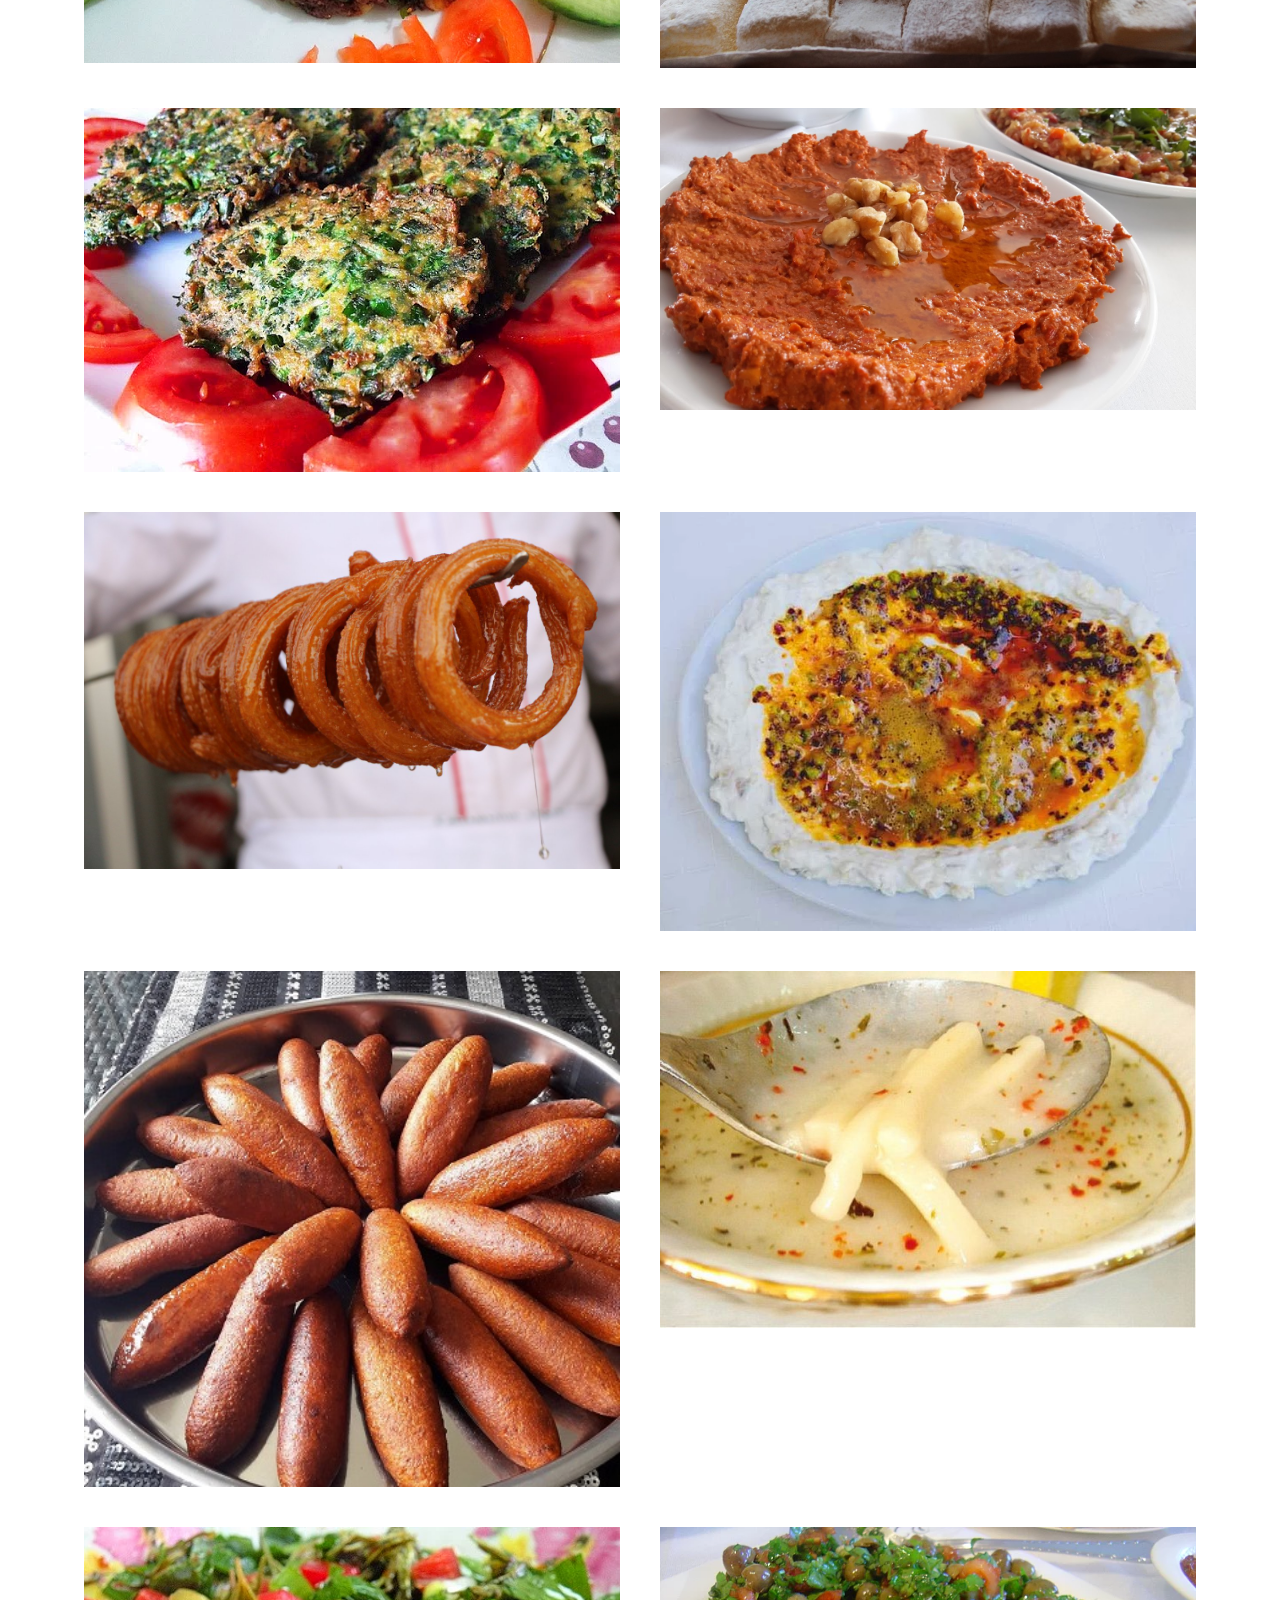
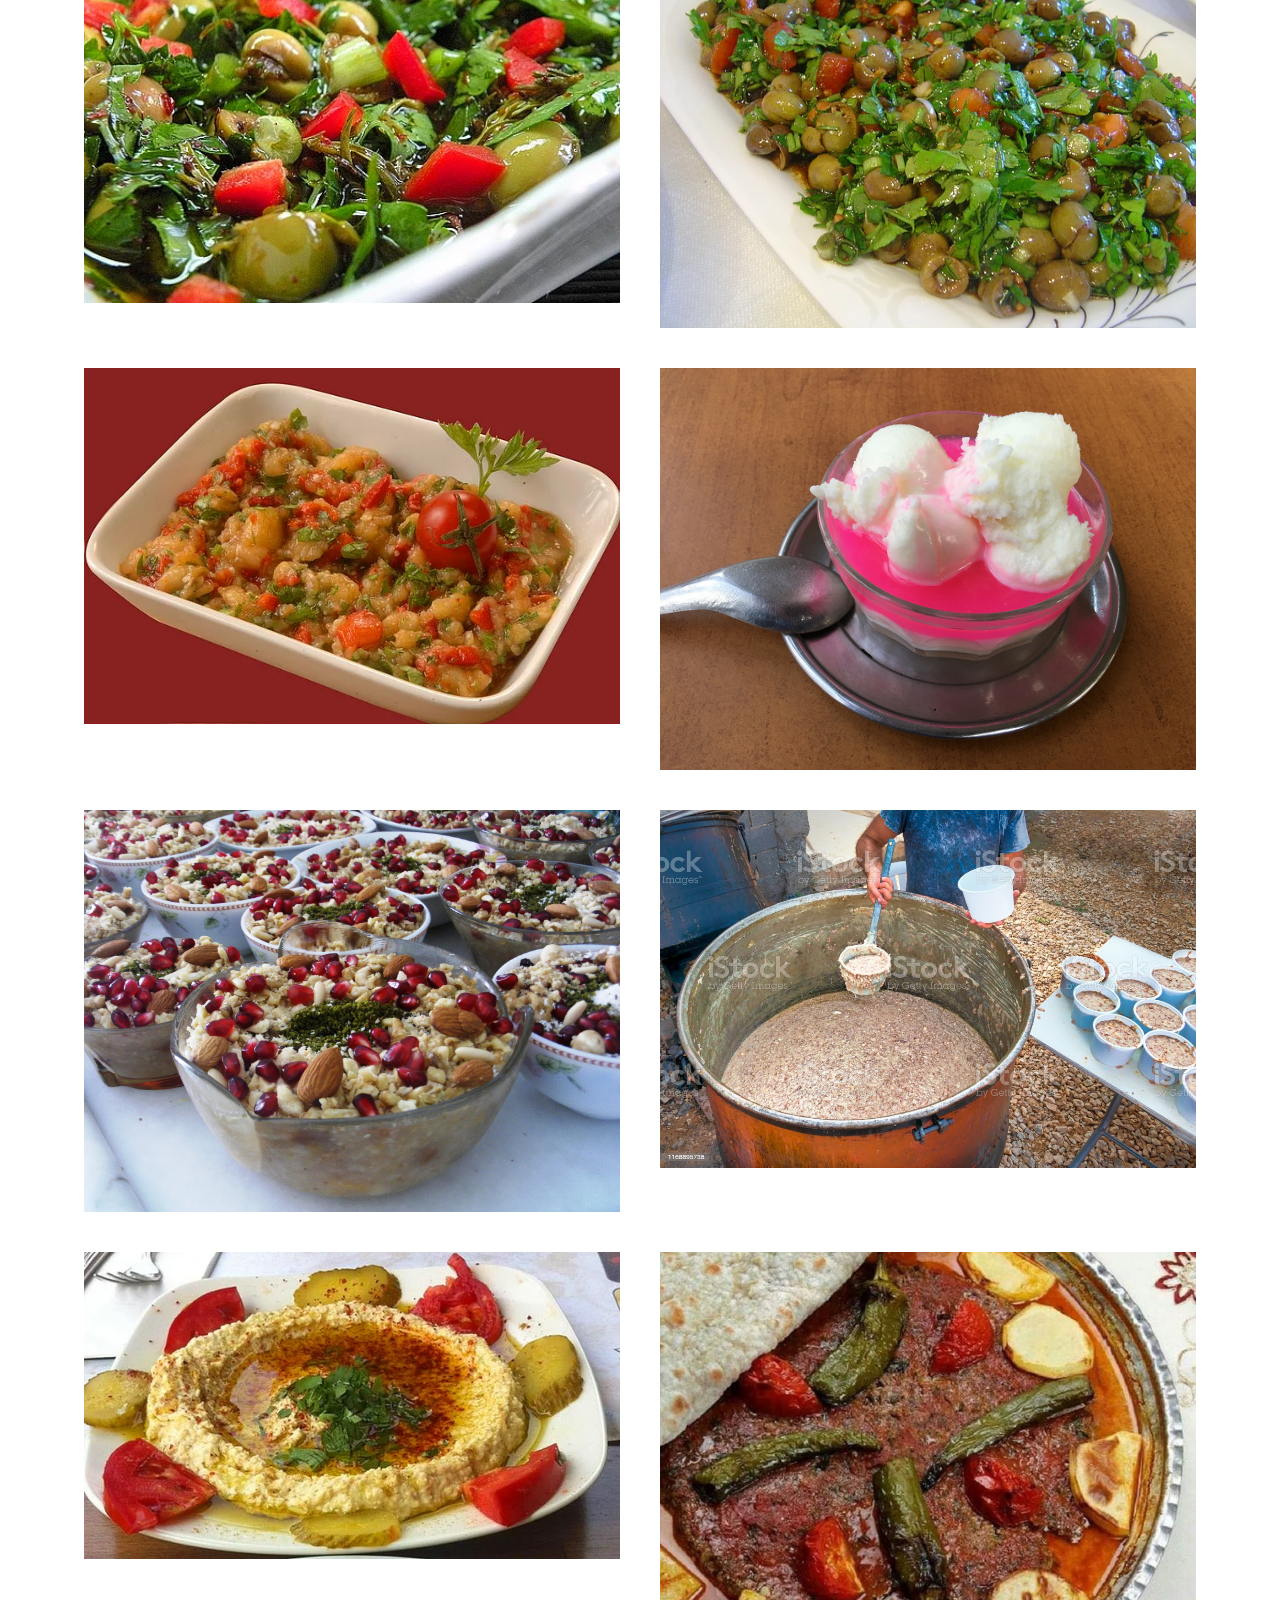
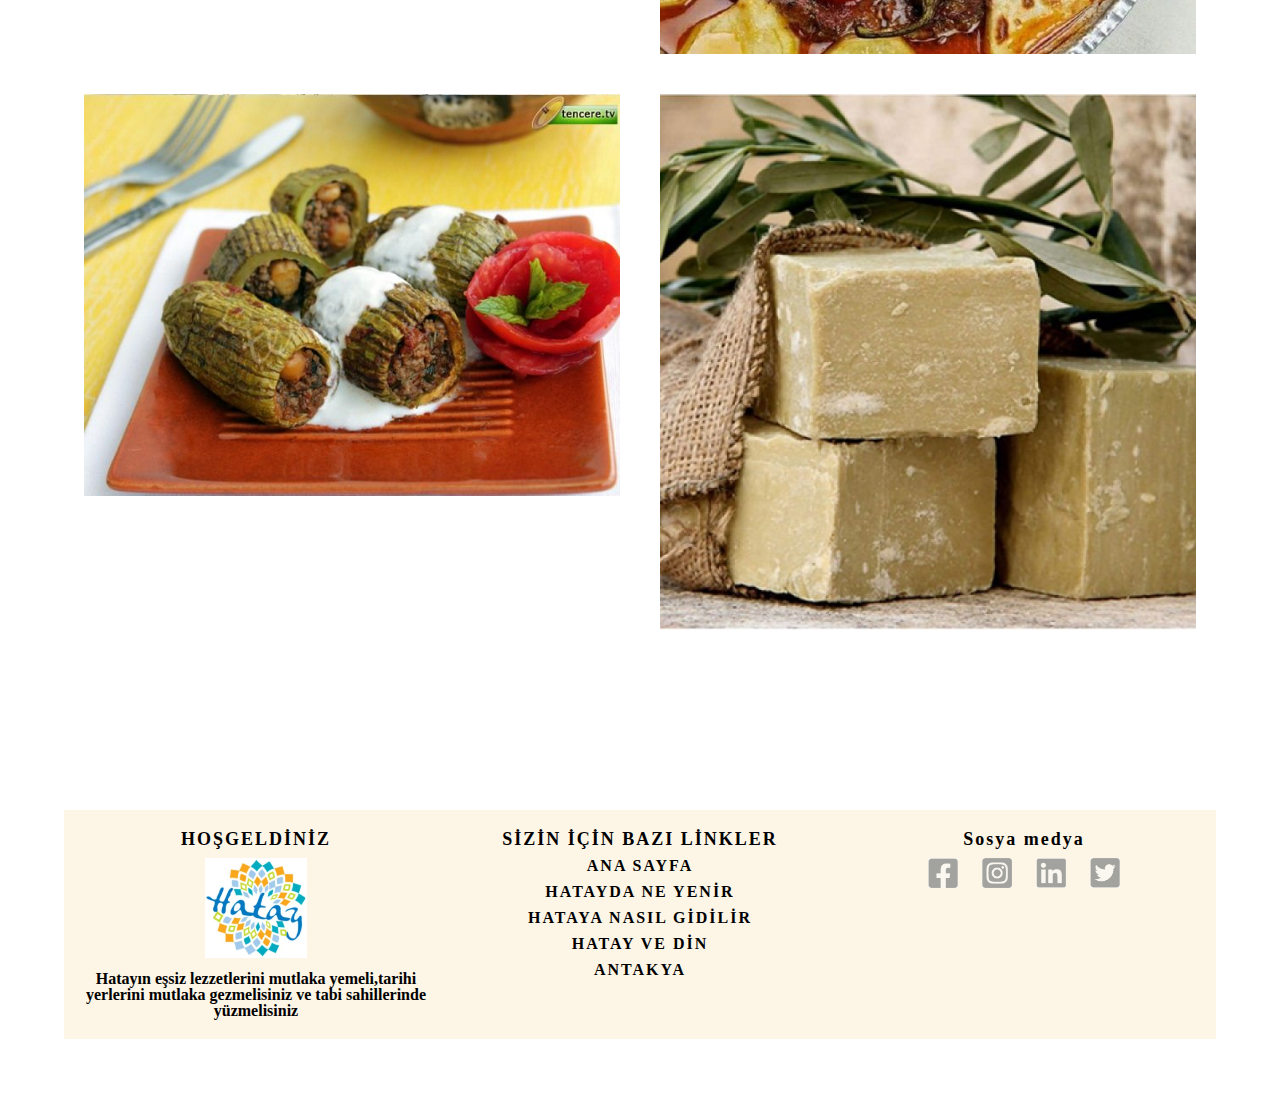
==== commit cce0be12: "onikinci gönderme" ====
--- a/index.html
+++ b/index.html
@@ -7,7 +7,7 @@
     <meta name="description" content="Web Ödevi">
     <meta name="author" content="utku bilgin">
     
-    <title>Ana Sayfa</title>
+    <title>Mirasımız</title>
     <link rel="stylesheet" type="text/css" href="css/fontawesome.min.css">
     <link rel="stylesheet" type="text/css" href="css/fontawesome.css">
     <link rel="stylesheet" type="text/css" href="css/reset.css"> <!-- ilk başlandığında tarayıcının özeliiklerini sıfırlar-->
@@ -27,10 +27,10 @@
                 <ul>
                     <li><a href="index.html">Mirasımız</a></li>
                     <li><a href="index2.html">İlgi Alanlarım</a></li>
-                    <li><a href="hakkimda.html">Hakkımda</a></li>
+                    
                     <li><a href="iletisim.html" target="_blank">Bana Ulaş</a></li>
                     <li><a href="mirasimiz.html" target="_blank">Şehrim</a></li>
-                    <li><a href="ozgecmis.html">Öz Geçmişim</a></li>
+                    
                     <li><a href="login.html" target="_blank">Giriş Yap</a></li>
                 </ul>
             </div>
@@ -87,7 +87,7 @@
                         </div>
                         <div class="itemText">
                             <h3 style="font-size: 20px;">
-                               NEY
+                                NEY
                             </h3>
                             <p>
                                 Ney üflemeli bir çalgıdır.
--- a/css/index.css
+++ b/css/index.css
@@ -33,6 +33,13 @@
 
 
 }
+.yazibyt{
+    font-size: 32px;
+    font-weight: 900;
+}
+.yazibyt2{
+    font-size: 24px;
+}
 h3{
     font-size: 16px;
     color:#500D16;
@@ -91,7 +98,6 @@
     padding: 27px 17px;
     display: block;
     text-decoration: none;
-    letter-spacing: 2px;
     color: #333;
     transition: all .5s ease;
 
@@ -700,4 +706,16 @@
         width: 100%;
         
     }
+    .menu li a{
+        padding: 27px 6px;
+        display: block;
+        text-decoration: none;
+        color: #333;
+        transition: all .5s ease;
+    
+    }
+    .sectionArea .teamBody .containerFluid .col3 .teamMember{
+        flex-direction: column;
+        width: 80%;
+    }
 }